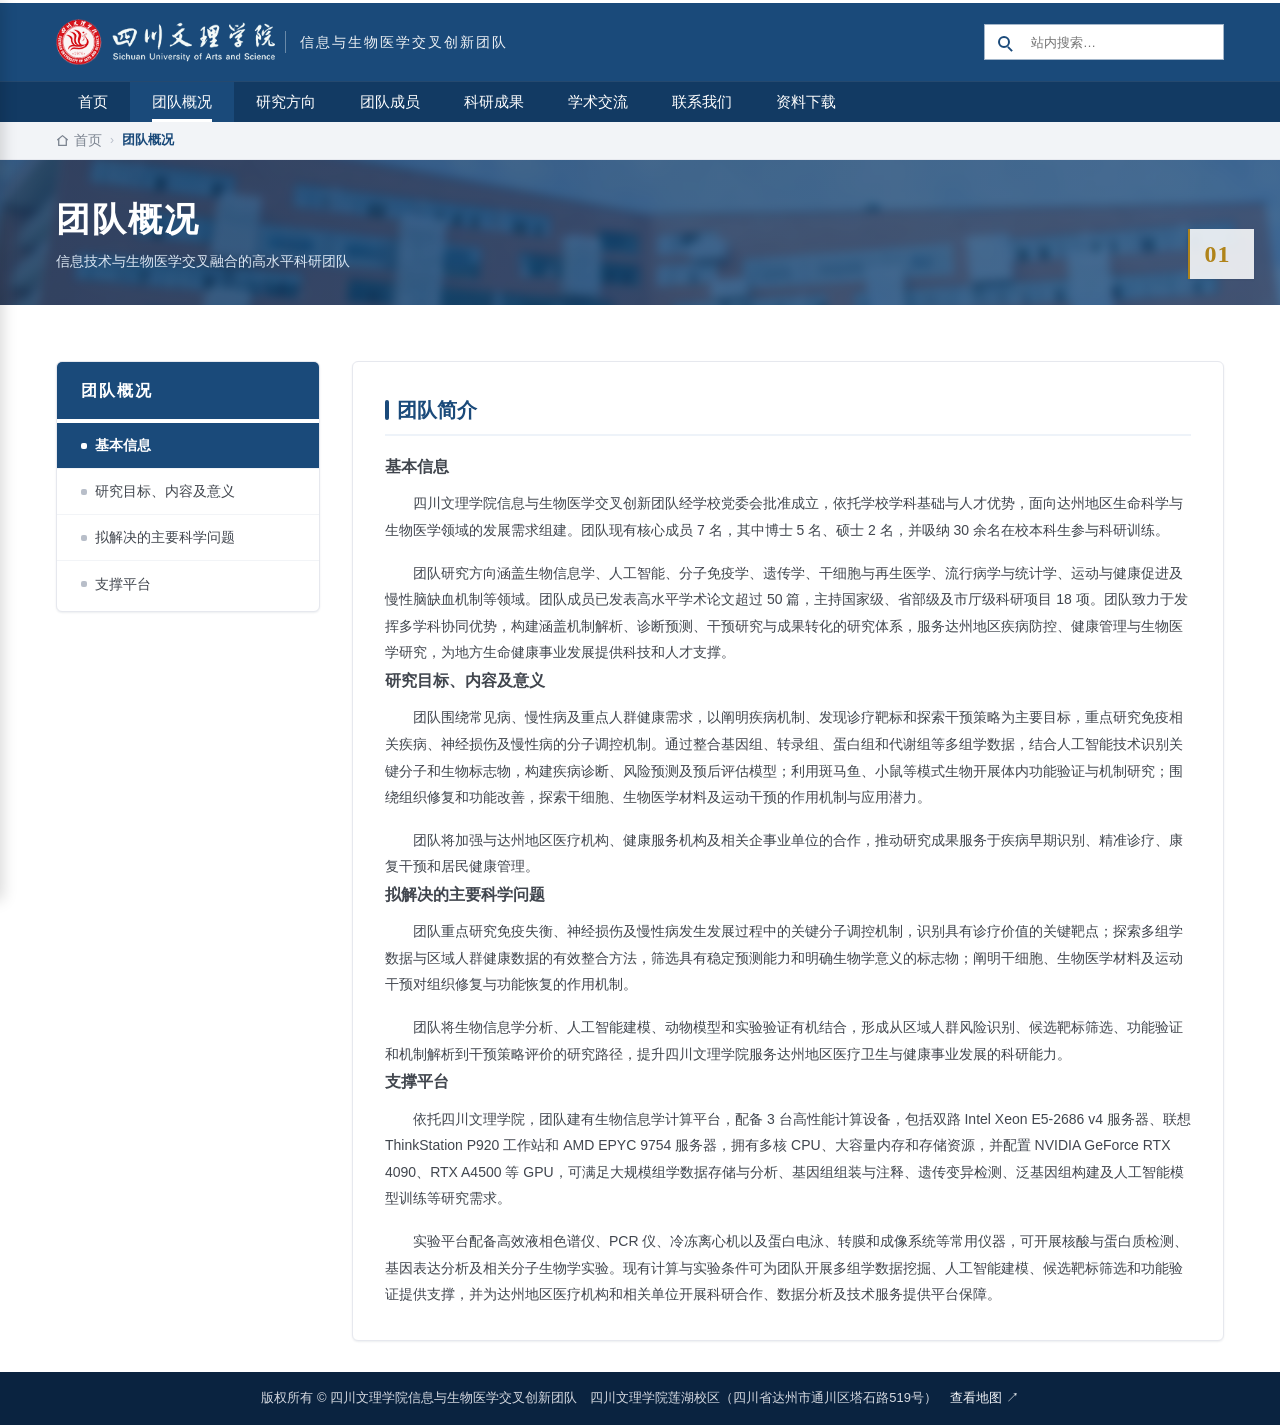
==== about.html @ 9a151700 "十四轮：滚动换页引擎（场景位移/缩放/幕布/章节题签/整页底色过渡）+新增平台支撑、大事记时间轴、科研成果分类切换、学术交流三卡、加入我们CTA五个板块" ====
<!DOCTYPE html>
<html lang="zh-CN">
<head>
  <meta charset="UTF-8" />
  <meta name="viewport" content="width=device-width, initial-scale=1.0" />
  <title>团队概况 - 四川文理学院信息与生物医学交叉创新团队</title>
  <meta name="description" content="四川文理学院信息与生物医学交叉创新团队团队概况，聚焦信息技术与生物医学交叉研究。" />
    <link rel="icon" type="image/png" href="assets/favicon.png" />

  <link rel="stylesheet" href="styles/main.css?v=202610151820" />
  <link rel="stylesheet" href="styles/animations.css?v=202610151820" />
</head>
<body>
    <div class="progress-rail" id="progressRail" aria-hidden="true"><span></span></div>
  <a class="skip-link" href="#main">跳到主要内容</a>

  <!-- 顶部 Header -->
  <header class="topbar">
    <div class="container topbar-inner">
      <div class="brand">
          <img class="brand-logo" src="assets/sasu-logo-white.png" alt="四川文理学院校徽与校名">
          <div class="brand-text">
            <span class="brand-sub">信息与生物医学交叉创新团队</span>
          </div>
        </div>
      <form class="search" role="search" action="#" method="get">
        <input class="search-input" type="search" name="q" placeholder="站内搜索…" aria-label="站内搜索" />
        <button class="search-btn" type="submit" aria-label="搜索"><span class="search-btn-icon" aria-hidden="true"></span></button>
      </form>
      <button class="hamburger" id="sidebarToggle" aria-label="打开导航菜单" aria-expanded="false" aria-controls="sidebar">
        <span class="hamburger-box" aria-hidden="true">
          <span class="hamburger-line"></span>
          <span class="hamburger-line"></span>
          <span class="hamburger-line"></span>
        </span>
      </button>
    </div>
  </header>

  <!-- 桌面端主导航 -->
  <nav class="navbar" aria-label="主导航">
    <div class="container navbar-inner">
      <ul class="nav-list" id="navList">
        <li class="nav-item"><a href="index.html">首页</a></li>
        <li class="nav-item active"><a href="about.html">团队概况</a></li>
        <li class="nav-item"><a href="research.html">研究方向</a></li>
        <li class="nav-item"><a href="members.html">团队成员</a></li>
        <li class="nav-item"><a href="achievements.html">科研成果</a></li>
        <li class="nav-item"><a href="frontier.html">学术交流</a></li>
        <li class="nav-item"><a href="contact.html">联系我们</a></li>
        <li class="nav-item"><a href="links.html">资料下载</a></li>
      </ul>
    </div>
  </nav>

  <!-- 移动端侧边抽屉导航 -->
  <div class="sidebar-overlay" id="sidebarOverlay" hidden></div>
  <aside class="sidebar" id="sidebar" aria-hidden="true">
    <div class="sidebar-head">
      <span class="sidebar-title">导航菜单</span>
      <button class="sidebar-close" id="sidebarClose" aria-label="关闭导航菜单">×</button>
    </div>
    <nav class="sidebar-nav" aria-label="移动端导航">
      <ul class="side-menu">
        <li class="side-item"><a href="index.html">首页</a></li>
        <li class="side-item active">
          <div class="side-link">
            <a href="about.html">团队概况</a>
            <button class="side-toggle" type="button" aria-expanded="false" aria-label="展开团队概况子菜单">+</button>
          </div>
          <ul class="side-sub">
            <li><a href="about.html#info">基本信息</a></li>
            <li><a href="about.html#goal">研究目标与内容</a></li>
            <li><a href="about.html#problems">拟解决的科学问题</a></li>
            <li><a href="about.html#platform">支撑平台</a></li>
          </ul>
        </li>
        <li class="side-item">
          <div class="side-link">
            <a href="research.html">研究方向</a>
            <button class="side-toggle" type="button" aria-expanded="false" aria-label="展开研究方向子菜单">+</button>
          </div>
          <ul class="side-sub">
            <li><a href="research.html#dir1">疾病分子机制解析与诊疗靶标发现</a></li>
            <li><a href="research.html#dir2">医学与农业生物信息学</a></li>
            <li><a href="research.html#dir3">干细胞与生物医学材料转化医学</a></li>
          </ul>
        </li>
        <li class="side-item">
          <div class="side-link">
            <a href="members.html">团队成员</a>
            <button class="side-toggle" type="button" aria-expanded="false" aria-label="展开团队成员子菜单">+</button>
          </div>
          <ul class="side-sub">
            <li><a href="members.html">学术带头人</a></li>
            <li><a href="members.html">科研骨干</a></li>
            <li><a href="members.html">在读研究生</a></li>
          </ul>
        </li>
        <li class="side-item">
          <div class="side-link">
            <a href="achievements.html">科研成果</a>
            <button class="side-toggle" type="button" aria-expanded="false" aria-label="展开科研成果子菜单">+</button>
          </div>
          <ul class="side-sub">
            <li><a href="achievements.html">代表论文</a></li>
            <li><a href="achievements.html">科研项目</a></li>
            <li><a href="achievements.html">专利软著</a></li>
          </ul>
        </li>
        <li class="side-item">
          <div class="side-link">
            <a href="frontier.html">学术交流</a>
            <button class="side-toggle" type="button" aria-expanded="false" aria-label="展开学术交流子菜单">+</button>
          </div>
          <ul class="side-sub">
            <li><a href="frontier.html">学术报告</a></li>
            <li><a href="frontier.html">会议交流</a></li>
            <li><a href="frontier.html">合作访问</a></li>
          </ul>
        </li>
        <li class="side-item">
          <div class="side-link">
            <a href="contact.html">联系我们</a>
            <button class="side-toggle" type="button" aria-expanded="false" aria-label="展开联系我们子菜单">+</button>
          </div>
          <ul class="side-sub">
            <li><a href="contact.html">联系方式</a></li>
          </ul>
        </li>
        <li class="side-item">
          <div class="side-link">
            <a href="links.html">资料下载</a>
            <button class="side-toggle" type="button" aria-expanded="false" aria-label="展开资料下载子菜单">+</button>
          </div>
          <ul class="side-sub">
            <li><a href="links.html">常用表格</a></li>
            <li><a href="links.html">申报材料</a></li>
          </ul>
        </li>
      </ul>
    </nav>
    <form class="sidebar-search" role="search" action="#" method="get">
      <span class="site-icon" aria-hidden="true"></span>
      <input class="search-input" type="search" name="q" placeholder="站内搜索…" aria-label="站内搜索" />
    </form>
  </aside>

  <!-- 面包屑导航 -->
  <nav class="breadcrumb" aria-label="面包屑导航">
    <div class="container breadcrumb-inner">
      <a href="index.html" class="crumb crumb-home"><svg viewBox="0 0 24 24" width="13" height="13" fill="none" stroke="currentColor" stroke-width="2.4" stroke-linecap="round" stroke-linejoin="round" aria-hidden="true"><path d="M3 10.5L12 3l9 7.5"/><path d="M5 9.5V21h14V9.5"/></svg> 首页</a>
      <span class="crumb-sep" aria-hidden="true">›</span>
      <a href="about.html" class="crumb active" aria-current="page">团队概况</a>
    </div>
  </nav>

  <main id="main">
    <!-- 页面标题区 -->
    <section class="page-hero">
      <div class="container">
        <h1 class="page-title">团队概况</h1>
        <p class="page-sub">信息技术与生物医学交叉融合的高水平科研团队</p>
      </div>
    </section>

    <!-- 二级布局：左侧栏目导航 + 右侧内容 -->
    <div class="container">
      <div class="sub-layout">
      <aside class="sub-side">
        <h2 class="sub-side-title">团队概况</h2>
        <ul class="sub-menu">
          <li class="sub-menu-item"><a href="about.html#info" class="active">基本信息</a></li>
          <li class="sub-menu-item"><a href="about.html#goal">研究目标、内容及意义</a></li>
          <li class="sub-menu-item"><a href="about.html#problems">拟解决的主要科学问题</a></li>
          <li class="sub-menu-item"><a href="about.html#platform">支撑平台</a></li>
        </ul>
      </aside>
        <div class="sub-main">
<div class="content-card">
          <h2 class="content-title">团队简介</h2>
          <div class="richtext" id="info">
            <h3 class="content-sub">基本信息</h3>
            <p>四川文理学院信息与生物医学交叉创新团队经学校党委会批准成立，依托学校学科基础与人才优势，面向达州地区生命科学与生物医学领域的发展需求组建。团队现有核心成员 7 名，其中博士 5 名、硕士 2 名，并吸纳 30 余名在校本科生参与科研训练。</p>
            <p>团队研究方向涵盖生物信息学、人工智能、分子免疫学、遗传学、干细胞与再生医学、流行病学与统计学、运动与健康促进及慢性脑缺血机制等领域。团队成员已发表高水平学术论文超过 50 篇，主持国家级、省部级及市厅级科研项目 18 项。团队致力于发挥多学科协同优势，构建涵盖机制解析、诊断预测、干预研究与成果转化的研究体系，服务达州地区疾病防控、健康管理与生物医学研究，为地方生命健康事业发展提供科技和人才支撑。</p>
          </div>
          <div class="richtext" id="goal">
            <h3 class="content-sub">研究目标、内容及意义</h3>
            <p>团队围绕常见病、慢性病及重点人群健康需求，以阐明疾病机制、发现诊疗靶标和探索干预策略为主要目标，重点研究免疫相关疾病、神经损伤及慢性病的分子调控机制。通过整合基因组、转录组、蛋白组和代谢组等多组学数据，结合人工智能技术识别关键分子和生物标志物，构建疾病诊断、风险预测及预后评估模型；利用斑马鱼、小鼠等模式生物开展体内功能验证与机制研究；围绕组织修复和功能改善，探索干细胞、生物医学材料及运动干预的作用机制与应用潜力。</p>
            <p>团队将加强与达州地区医疗机构、健康服务机构及相关企事业单位的合作，推动研究成果服务于疾病早期识别、精准诊疗、康复干预和居民健康管理。</p>
          </div>
          <div class="richtext" id="problems">
            <h3 class="content-sub">拟解决的主要科学问题</h3>
            <p>团队重点研究免疫失衡、神经损伤及慢性病发生发展过程中的关键分子调控机制，识别具有诊疗价值的关键靶点；探索多组学数据与区域人群健康数据的有效整合方法，筛选具有稳定预测能力和明确生物学意义的标志物；阐明干细胞、生物医学材料及运动干预对组织修复与功能恢复的作用机制。</p>
            <p>团队将生物信息学分析、人工智能建模、动物模型和实验验证有机结合，形成从区域人群风险识别、候选靶标筛选、功能验证和机制解析到干预策略评价的研究路径，提升四川文理学院服务达州地区医疗卫生与健康事业发展的科研能力。</p>
          </div>
          <div class="richtext" id="platform">
            <h3 class="content-sub">支撑平台</h3>
            <p>依托四川文理学院，团队建有生物信息学计算平台，配备 3 台高性能计算设备，包括双路 Intel Xeon E5-2686 v4 服务器、联想 ThinkStation P920 工作站和 AMD EPYC 9754 服务器，拥有多核 CPU、大容量内存和存储资源，并配置 NVIDIA GeForce RTX 4090、RTX A4500 等 GPU，可满足大规模组学数据存储与分析、基因组组装与注释、遗传变异检测、泛基因组构建及人工智能模型训练等研究需求。</p>
            <p>实验平台配备高效液相色谱仪、PCR 仪、冷冻离心机以及蛋白电泳、转膜和成像系统等常用仪器，可开展核酸与蛋白质检测、基因表达分析及相关分子生物学实验。现有计算与实验条件可为团队开展多组学数据挖掘、人工智能建模、候选靶标筛选和功能验证提供支撑，并为达州地区医疗机构和相关单位开展科研合作、数据分析及技术服务提供平台保障。</p>
          </div>
        </div>
        </div>
      </div>
    </div>
  </main>

  <!-- 页脚 -->
  <footer class="footer">
    <div class="container footer-inner">
      <p>版权所有 © 四川文理学院信息与生物医学交叉创新团队　四川文理学院莲湖校区（四川省达州市通川区塔石路519号）　<a class="footer-map-link" href="https://uri.amap.com/marker?position=107.5000,31.2167&amp;name=%E5%9B%9B%E5%B7%9D%E6%96%87%E7%90%86%E5%AD%A6%E9%99%A2%E8%8E%B2%E6%B9%96%E6%A0%A1%E5%8C%BA" target="_blank" rel="noopener noreferrer">查看地图 ↗</a></p>
    </div>
  </footer>

  <script src="scripts/main.js?v=202610151820"></script>
  <script src="scripts/animations.js?v=202610151820"></script>
</body>
</html>
---- styles/main.css ----
/* =============================================================
   四川文理学院 信息与生物医学交叉创新团队
   前端工程规范优化版
   结构：Token 体系 → 重置 → 基础 → 布局 → 组件 → 响应式
   ============================================================= */

/* =============================================================
   一、Design Token 体系
   ============================================================= */
:root {
  /* ---------- 颜色：主色（学术蓝）色阶 ---------- */
  --c-primary-50: #eef3f9;
  --c-primary-100: #dbe6f2;
  --c-primary-200: #b6cce4;
  --c-primary-300: #8fb0d4;
  --c-primary-400: #5b8cbd;
  --c-primary-500: #1a4a7a;
  --c-primary-600: #164068;
  --c-primary-700: #123a63;
  --c-primary-800: #0e2f50;
  --c-primary-900: #0a2340;

  /* ---------- 颜色：中性（灰阶） ---------- */
  --c-neutral-50: #fafbfc;
  --c-neutral-100: #f2f4f7;
  --c-neutral-200: #e6e8ee;
  --c-neutral-300: #d5d9e0;
  --c-neutral-400: #b8bec9;
  --c-neutral-500: #9aa1ad;
  --c-neutral-600: #7c8490;
  --c-neutral-700: #5f6670;
  --c-neutral-800: #41464e;
  --c-neutral-900: #2a2e34;

  /* ---------- 颜色：语义色 ---------- */
  --c-accent-500: #1f4f96;   /* 日期块蓝 */
  --c-accent-400: #2a6aa8;
  --c-accent-600: #17427a;
  --c-danger-50: #fdeeee;
  --c-danger-500: #d64545;
  --c-danger-600: #b03a3a;
  --c-success-50: #eaf7ef;
  --c-success-500: #2e8b57;
  --c-success-600: #24734a;
  --c-warning-50: #fdf6ea;
  --c-warning-500: #d9941a;
  --c-warning-600: #b57a12;

  /* ---------- 语义映射 ---------- */
  --color-bg: var(--c-neutral-50);
  --color-surface: #ffffff;
  --color-surface-muted: var(--c-neutral-100);
  --color-text: var(--c-neutral-800);
  --color-text-sub: var(--c-neutral-600);
  --color-border: var(--c-neutral-200);
  --color-primary: var(--c-primary-500);
  --color-primary-hover: var(--c-primary-700);
  --color-primary-active: var(--c-primary-800);
  --color-link: var(--c-primary-500);
  --color-link-hover: var(--c-primary-700);
  --color-side-bg: #e4ebf5;
  --color-side-hover: #d6e1ee;
  --color-side-line: #c9d6e6;

  /* ---------- 间距 token（4px 基线） ---------- */
  --sp-0: 0;
  --sp-xs: 4px;
  --sp-sm: 8px;
  --sp-md: 16px;
  --sp-lg: 24px;
  --sp-xl: 32px;

  /* ---------- 字号 token ---------- */
  --text-xs: 12px;
  --text-sm: 13px;
  --text-base: 14px;
  --text-lg: 16px;
  --text-xl: 20px;
  --text-2xl: 26px;
  --text-3xl: 34px;

  /* ---------- 圆角 token ---------- */
  --radius-sm: 2px;
  --radius-md: 6px;
  --radius-lg: 10px;
  --radius-full: 9999px;

  /* ---------- 阴影 token ---------- */
  --shadow-sm: 0 1px 2px rgba(10, 35, 64, 0.08);
  --shadow-md: 0 4px 12px rgba(10, 35, 64, 0.10);
  --shadow-lg: 0 10px 28px rgba(10, 35, 64, 0.16);
  --sidebar-shadow: 3px 0 14px rgba(0, 0, 0, 0.15);

  /* ---------- 字体 ---------- */
  --font-family: "Microsoft YaHei", "PingFang SC", "Helvetica Neue", Arial,
    sans-serif;

  /* ---------- 布局 ---------- */
  --container-w: 1200px;
  --header-h: 132px;
  --banner-h: 400px;
  --nav-h: 44px;

  /* ---------- 动效 token ---------- */
  --dur-fast: 0.15s;
  --dur-base: 0.25s;
  --dur-slow: 0.32s;
  --dur-carousel: 0.75s;
  --ease: cubic-bezier(0.25, 0.1, 0.25, 1);
  --ease-in-out: cubic-bezier(0.4, 0, 0.2, 1);

  /* ---------- 焦点环 ---------- */
  --focus-ring: 0 0 0 3px rgba(26, 74, 122, 0.35);

  /* ---------- 旧变量名别名（向后兼容，统一映射到 --c-* 色阶） ---------- */
  --color-primary-50: var(--c-primary-50);
  --color-primary-100: var(--c-primary-100);
  --color-primary-200: var(--c-primary-200);
  --color-primary-300: var(--c-primary-300);
  --color-primary-400: var(--c-primary-400);
  --color-primary-500: var(--c-primary-500);
  --color-primary-600: var(--c-primary-600);
  --color-primary-700: var(--c-primary-700);
  --color-primary-800: var(--c-primary-800);
  --color-primary-900: var(--c-primary-900);
  --color-neutral-50: var(--c-neutral-50);
  --color-neutral-100: var(--c-neutral-100);
  --color-neutral-200: var(--c-neutral-200);
  --color-neutral-300: var(--c-neutral-300);
  --color-neutral-400: var(--c-neutral-400);
  --color-neutral-500: var(--c-neutral-500);
  --color-neutral-600: var(--c-neutral-600);
  --color-neutral-700: var(--c-neutral-700);
  --color-neutral-800: var(--c-neutral-800);
  --color-neutral-900: var(--c-neutral-900);
  --color-accent-400: var(--c-accent-400);
  --color-accent-500: var(--c-accent-500);
  --color-accent-600: var(--c-accent-600);
  --color-danger-50: var(--c-danger-50);
  --color-danger-500: var(--c-danger-500);
  --color-danger-600: var(--c-danger-600);
  --color-success-50: var(--c-success-50);
  --color-success-500: var(--c-success-500);
  --color-success-600: var(--c-success-600);
  --color-warning-50: var(--c-warning-50);
  --color-warning-500: var(--c-warning-500);
  --color-warning-600: var(--c-warning-600);

  /* ---------- 其他语义变量（补充定义） ---------- */
  --color-white: #ffffff;
  --color-focus: var(--c-accent-400);
  --color-primary-deep: var(--c-primary-900);
  --color-surface-hover: var(--c-neutral-100);
}

/* =============================================================
   二、重置
   ============================================================= */
*,
*::before,
*::after {
  box-sizing: border-box;
  margin: 0;
  padding: 0;
}

html {
  scroll-behavior: smooth;
  -webkit-text-size-adjust: 100%;
}

body {
  font-family: var(--font-family);
  font-size: var(--text-base);
  color: var(--color-text);
  background-color: var(--color-bg);
  line-height: 1.6;
  -webkit-font-smoothing: antialiased;
}

body.menu-open {
  overflow: hidden;
}

a {
  color: inherit;
  text-decoration: none;
}

a:focus-visible,
button:focus-visible,
input:focus-visible {
  outline: none;
  box-shadow: var(--focus-ring);
}

button {
  font-family: inherit;
  cursor: pointer;
}

img {
  max-width: 100%;
  display: block;
}

/* =============================================================
   三、基础工具类
   ============================================================= */
.container {
  width: 100%;
  max-width: var(--container-w);
  margin: 0 auto;
  padding: 0 var(--sp-md);
}

/* 无障碍隐藏（保留给屏幕阅读器） */
.sr-only {
  position: absolute;
  width: 1px;
  height: 1px;
  padding: 0;
  margin: -1px;
  overflow: hidden;
  clip: rect(0, 0, 0, 0);
  white-space: nowrap;
  border: 0;
}

/* 跳转到主内容 */
.skip-link {
  position: absolute;
  top: -48px;
  left: var(--sp-md);
  z-index: 2000;
  background: var(--color-primary);
  color: #fff;
  padding: var(--sp-sm) var(--sp-md);
  transition: top 0.2s;
}

.skip-link:focus {
  top: var(--sp-xs);
}

/* =============================================================
   四、布局组件：顶部 Header + 导航
   ============================================================= */
.topbar {
  background: var(--color-primary);
}

.topbar-inner {
  display: flex;
  align-items: center;
  justify-content: space-between;
  padding-top: var(--sp-md);
  padding-bottom: var(--sp-md);
  min-height: var(--nav-h);
}

/* 品牌区 */
.brand {
  display: flex;
  align-items: center;
  gap: var(--sp-sm);
  min-width: 0;
}

.brand-logo {
  display: block;
  height: 46px;
  width: auto;
  flex-shrink: 0;
}

.brand-text {
  display: flex;
  flex-direction: column;
  justify-content: center;
  min-width: 0;
  border-left: 1px solid rgba(255, 255, 255, 0.35);
  padding-left: 14px;
  margin-left: 2px;
}

.brand-sub {
  font-size: var(--text-base);
  color: rgba(255, 255, 255, 0.92);
  letter-spacing: 2px;
  white-space: nowrap;
}

@media (max-width: 640px) {
  .brand-logo { height: 38px; }
  .brand-sub { font-size: var(--text-sm); letter-spacing: 1px; }
}

/* 搜索框组件 */
.search {
  display: flex;
  align-items: center;
  width: 240px;
  max-width: 36vw;
  border: 1px solid rgba(255, 255, 255, 0.6);
}

.search-input {
  flex: 1;
  order: 2;
  height: 34px;
  padding: 0 var(--sp-sm);
  border: none;
  outline: none;
  font-family: inherit;
  font-size: var(--text-sm);
  color: var(--color-text);
  background: var(--color-surface);
}

.search-btn {
  width: 38px;
  height: 34px;
  order: 1;
  border: none;
  background: var(--color-surface);
  display: flex;
  align-items: center;
  justify-content: center;
  flex-shrink: 0;
  transition: background var(--dur-base) var(--ease), box-shadow var(--dur-base) var(--ease);
}

.search-btn:hover {
  background: var(--color-side-hover);
}

.search-btn:active {
  background: var(--color-neutral-200);
}

.search-btn:disabled {
  opacity: 0.5;
  cursor: not-allowed;
}

/* 放大镜：线条图标 */
.search-btn-icon {
  width: 12px;
  height: 12px;
  border: 2px solid var(--color-primary);
  border-radius: var(--radius-full);
  position: relative;
}

.search-btn-icon::after {
  content: "";
  position: absolute;
  bottom: -4px;
  right: -5px;
  width: 6px;
  height: 2px;
  background: var(--color-primary);
  transform: rotate(45deg);
}

/* 汉堡按钮（仅移动端显示） */
.hamburger {
  display: none;
  flex-direction: column;
  justify-content: center;
  gap: 5px;
  width: 44px;
  height: 44px;
  border: 1px solid rgba(255, 255, 255, 0.6);
  background: transparent;
  flex-shrink: 0;
  transition: background var(--dur-base) var(--ease);
}

.hamburger:hover {
  background: rgba(255, 255, 255, 0.12);
}

.hamburger-bar {
  display: block;
  width: 22px;
  height: 2px;
  background: var(--color-surface);
  margin: 0 auto;
}

/* 主导航（桌面端） */
.navbar {
  background: var(--color-primary-700);
  border-top: 1px solid rgba(255, 255, 255, 0.08);
}

.nav-inner {
  display: flex;
  align-items: center;
}

.nav-list {
  display: flex;
  width: 100%;
  list-style: none;
  margin: 0;
  padding: 0;
}

.nav-item {
  position: relative;
}

.nav-item a {
  display: block;
  padding: var(--sp-sm) 22px;
  font-size: 15px;
  color: var(--color-surface);
  transition: background var(--dur-base) var(--ease);
  white-space: nowrap;
}

.nav-item a::after {
  content: "";
  position: absolute;
  left: 22px;
  right: 22px;
  bottom: 0;
  height: 3px;
  background: var(--color-surface);
  transform: scaleX(0);
  transform-origin: left;
  transition: transform var(--dur-base) var(--ease);
}

.nav-item.active a,
.nav-item a:hover {
  background: var(--color-primary);
}

.nav-item.active a::after,
.nav-item a:hover::after {
  transform: scaleX(1);
}

@media (prefers-reduced-motion: reduce) {
  .nav-item a::after {
    transition: none;
  }
}

/* =============================================================
   移动端侧边抽屉导航
   ============================================================= */
.sidebar-overlay {
  position: fixed;
  inset: 0;
  background: rgba(10, 20, 35, 0.55);
  opacity: 0;
  visibility: hidden;
  transition: opacity var(--dur-slow) var(--ease), visibility var(--dur-slow);
  z-index: 999;
}

.sidebar-overlay.show {
  opacity: 1;
  visibility: visible;
}

.sidebar {
  position: fixed;
  top: 0;
  left: 0;
  bottom: 0;
  width: 300px;
  max-width: 86vw;
  background: var(--color-side-bg);
  z-index: 1000;
  transform: translateX(-100%);
  transition: transform var(--dur-slow) var(--ease);
  display: flex;
  flex-direction: column;
  box-shadow: var(--sidebar-shadow);
}

.sidebar.open {
  transform: translateX(0);
}

.sidebar-head {
  display: flex;
  align-items: center;
  justify-content: space-between;
  padding: var(--sp-md) var(--sp-md);
  background: var(--color-primary);
  color: var(--color-surface);
}

.sidebar-head-title {
  font-size: var(--text-lg);
  font-weight: 700;
  letter-spacing: 1px;
}

.sidebar-close {
  width: 38px;
  height: 38px;
  border: none;
  background: transparent;
  color: var(--color-surface);
  font-size: var(--text-2xl);
  line-height: 1;
  transition: color var(--dur-base) var(--ease), background var(--dur-base) var(--ease);
  border-radius: var(--radius-sm);
}

.sidebar-close:hover {
  color: var(--color-neutral-200);
  background: rgba(255, 255, 255, 0.1);
}

.sidebar-nav {
  flex: 1;
  overflow-y: auto;
  padding: var(--sp-sm) 0;
}

.side-menu .side-item {
  border-bottom: 1px solid var(--color-side-line);
}

.side-item > a {
  display: block;
  padding: 15px var(--sp-md);
  font-size: var(--text-lg);
  color: #333;
}

.side-item > a:hover {
  color: var(--color-primary);
  background: var(--color-side-hover);
}

.side-item.active > a {
  color: var(--color-primary);
  font-weight: 600;
  background: var(--color-side-hover);
}

.side-link {
  display: flex;
  align-items: center;
  justify-content: space-between;
}

.side-link > a {
  flex: 1;
  display: block;
  padding: 15px var(--sp-md);
  font-size: var(--text-lg);
  color: #333;
}

.side-link > a:hover {
  color: var(--color-primary);
  background: var(--color-side-hover);
}

.side-toggle {
  width: 44px;
  height: 44px;
  margin-right: var(--sp-sm);
  border: none;
  background: transparent;
  color: var(--color-primary);
  font-size: var(--text-xl);
  line-height: 1;
  border-radius: var(--radius-sm);
  transition: background var(--dur-base) var(--ease), color var(--dur-base) var(--ease);
}

.side-toggle:hover {
  background: var(--color-side-hover);
}

.side-toggle.expanded {
  font-size: var(--text-2xl);
  color: var(--color-text-sub);
}

.side-sub {
  display: none;
  background: #dbe4f0;
  padding: var(--sp-xs) 0;
}

.side-sub.open {
  display: block;
}

.side-sub li a {
  display: block;
  padding: 11px var(--sp-md) 11px 40px;
  font-size: var(--text-base);
  color: var(--color-text-sub);
  transition: color var(--dur-base) var(--ease), background var(--dur-base) var(--ease);
}

.side-sub li a:hover {
  color: var(--color-primary);
  background: var(--color-side-hover);
}

.sidebar-search {
  display: flex;
  align-items: center;
  margin: var(--sp-md);
  border: 1px solid #c9d6e6;
  background: var(--color-surface);
  border-radius: var(--radius-md);
  overflow: hidden;
}

.sidebar-search .search-btn {
  width: 38px;
  height: 38px;
  background: transparent;
}

.sidebar-search .search-btn-icon {
  border-color: #b8322e;
}

.sidebar-search .search-btn-icon::after {
  background: #b8322e;
}

.sidebar-search .search-input {
  width: 100%;
  height: 38px;
  font-style: italic;
  color: #bfc4cc;
  background: transparent;
}

.sidebar-search .search-input::placeholder {
  color: #bfc4cc;
}

/* =============================================================
   面包屑导航
   ============================================================= */
.breadcrumb {
  background: var(--color-surface-muted);
  border-bottom: 1px solid var(--color-border);
}

.breadcrumb-inner {
  display: flex;
  align-items: center;
  gap: var(--sp-sm);
  padding-top: var(--sp-sm);
  padding-bottom: var(--sp-sm);
  font-size: var(--text-sm);
  color: var(--color-text-sub);
  flex-wrap: wrap;
}

.crumb-home {
  font-size: var(--text-base);
  line-height: 1;
}

.crumb {
  color: var(--color-text-sub);
}

.crumb a:hover,
.crumb:hover {
  color: var(--color-primary);
}

.crumb.active {
  color: var(--color-primary);
  font-weight: 600;
}

.crumb-sep {
  color: var(--color-neutral-400);
  font-size: var(--text-xs);
}

/* =============================================================
   轮播图 Banner
   ============================================================= */
.banner {
  position: relative;
  overflow: hidden;
  /* 轮播容器预留高度，避免 CLS 布局抖动 */
  background: var(--color-neutral-200);
}

.banner-viewport {
  position: relative;
  width: 100%;
  /* 固定宽高比预留空间，防止图片加载时页面跳动 */
  aspect-ratio: 16 / 5;
  overflow: hidden;
}

.banner-slide {
  position: absolute;
  inset: 0;
  opacity: 0;
  visibility: hidden;
  transition: opacity 800ms var(--ease), visibility 800ms var(--ease);
}

.banner-slide.active {
  opacity: 1;
  visibility: visible;
  z-index: 1;
}

.banner-bg {
  width: 100%;
  height: 100%;
  object-fit: cover;
  display: block;
}

.banner-overlay {
  position: absolute;
  inset: 0;
  display: flex;
  align-items: flex-end;
  padding: var(--sp-xl);
  background: linear-gradient(
    180deg,
    rgba(9, 30, 52, 0) 40%,
    rgba(9, 30, 52, 0.65) 100%
  );
  z-index: 2;
}

.banner-caption {
  color: var(--color-white);
  max-width: var(--container);
}

.banner-caption h2 {
  font-size: var(--text-2xl);
  margin: 0 0 var(--sp-xs);
  color: var(--color-white);
  line-height: 1.3;
}

.banner-caption p {
  margin: 0;
  font-size: var(--text-base);
  color: rgba(255, 255, 255, 0.92);
}

.banner-dots {
  position: absolute;
  right: var(--sp-lg);
  bottom: var(--sp-md);
  z-index: 3;
  display: flex;
  align-items: center;
  gap: 14px;
  padding: 0;
  margin: 0;
}

.banner-dot {
  position: relative;
  width: 12px;
  height: 12px;
  margin: 0;
  padding: 0;
  border: 2px solid var(--color-white);
  border-radius: var(--radius-full);
  background: transparent;
  cursor: pointer;
  transition: background var(--dur-base) var(--ease),
    transform var(--dur-base) var(--ease);
}

.banner-dot:hover {
  background: rgba(255, 255, 255, 0.6);
}

.banner-dot.active {
  background: var(--color-white);
}

/* 激活圆点的旋转进度环：一圈 = 一次轮播间隔（4s），悬停暂停时同步冻结 */
.banner-dot.active::before {
  content: "";
  position: absolute;
  inset: -7px;
  border-radius: var(--radius-full);
  border: 2px solid rgba(255, 255, 255, 0.28);
  border-top-color: var(--color-white);
  pointer-events: none;
  animation: bannerDotSpin var(--banner-interval, 4s) linear infinite;
}

.banner-dots.paused .banner-dot.active::before {
  animation-play-state: paused;
}

@keyframes bannerDotSpin {
  to {
    transform: rotate(360deg);
  }
}

@media (prefers-reduced-motion: reduce) {
  .banner-dot.active::before {
    animation: none;
    border: 2px solid var(--color-white);
  }
}

.banner-dot:focus-visible {
  outline: 3px solid var(--color-focus);
  outline-offset: 2px;
}

/* 暂停提示（键盘可达） */

/* =============================================================
   内容主区 / 两栏布局
   ============================================================= */
.main-content,
.main-col {
  padding: var(--sp-lg) 0;
}

.cols {
  display: grid;
  grid-template-columns: 5fr 7fr;
  gap: var(--sp-xl);
  align-items: start;
}

/* 板块容器 */
.block {
  margin-bottom: var(--sp-lg);
}

/* 板块头部：标题 + 下划线 + MORE */
.block-head {
  display: flex;
  align-items: center;
  justify-content: space-between;
  margin-bottom: var(--sp-md);
  padding-bottom: var(--sp-sm);
  border-bottom: 2px solid var(--color-primary);
  gap: var(--sp-md);
}

.block-title {
  font-size: var(--text-xl);
  color: var(--color-text);
  font-weight: 700;
  margin: 0;
  white-space: nowrap;
}

.block-title::after {
  content: "";
  display: block;
  width: var(--sp-lg);
  height: 3px;
  margin-top: var(--sp-xs);
  background: var(--color-primary);
}

/* 通用 MORE + 链接 */
.block-more {
  color: var(--color-text-sub);
  font-size: var(--text-sm);
  white-space: nowrap;
  text-decoration: none;
  transition: color var(--dur-base) var(--ease);
}

.block-more:hover {
  color: var(--color-primary);
}

/* =============================================================
   学术前沿（左栏）
   ============================================================= */
.acad-list {
  display: flex;
  flex-direction: column;
}

.acad-item {
  display: flex;
  gap: var(--sp-md);
  padding: var(--sp-md) 0;
  border-bottom: 1px solid var(--color-border);
  align-items: flex-start;
}

.acad-item:hover {
  background: var(--color-surface-hover);
}

/* 日期块：月.日 蓝 + 年份 灰 */
.acad-date {
  flex: 0 0 auto;
  display: flex;
  flex-direction: column;
  align-items: center;
  justify-content: center;
  width: 74px;
  height: 74px;
  background: var(--color-primary);
  color: var(--color-white);
  border-radius: var(--radius-sm);
}

.date-md {
  font-size: var(--text-xl);
  font-weight: 700;
  line-height: 1.1;
}

.date-yr {
  font-size: var(--text-xs);
  opacity: 0.85;
  line-height: 1.2;
}

.acad-body {
  flex: 1 1 auto;
  min-width: 0;
}

.acad-title {
  font-size: var(--text-base);
  color: var(--color-text);
  line-height: 1.55;
  margin: 0 0 var(--sp-xs);
  display: -webkit-box;
  -webkit-line-clamp: 2;
  -webkit-box-orient: vertical;
  overflow: hidden;
}

.acad-title a {
  color: inherit;
  text-decoration: none;
  transition: color var(--dur-base) var(--ease);
}

.acad-title a:hover {
  color: var(--color-primary);
}

.acad-desc {
  font-size: var(--text-sm);
  color: var(--color-text-sub);
  margin: 0;
  display: -webkit-box;
  -webkit-line-clamp: 2;
  -webkit-box-orient: vertical;
  overflow: hidden;
}

/* =============================================================
   新闻公告（右栏）
   ============================================================= */
.news-list {
  display: flex;
  flex-direction: column;
}

.news-item {
  display: flex;
  gap: var(--sp-md);
  padding: var(--sp-sm) 0;
  align-items: flex-start;
}

.news-thumb {
  flex: 0 0 128px;
  width: 128px;
  height: 78px;
  object-fit: cover;
  border-radius: var(--radius-sm);
  background: var(--color-primary);
  color: var(--color-white);
  display: flex;
  align-items: center;
  justify-content: center;
  font-size: var(--text-lg);
  font-weight: 600;
}

.thumb-text {
  line-height: 1;
}

.news-body {
  flex: 1 1 auto;
  min-width: 0;
}

.news-tag {
  display: inline-flex;
  align-items: center;
  gap: var(--sp-xs);
  font-size: var(--text-xs);
  color: var(--color-primary);
  margin-bottom: var(--sp-xs);
  font-weight: 600;
}

.news-title {
  font-size: var(--text-base);
  color: var(--color-text);
  line-height: 1.5;
  margin: 0 0 var(--sp-xs);
  display: -webkit-box;
  -webkit-line-clamp: 1;
  -webkit-box-orient: vertical;
  overflow: hidden;
}

.news-title a {
  color: inherit;
  text-decoration: none;
  transition: color var(--dur-base) var(--ease);
}

.news-title a:hover {
  color: var(--color-primary);
}

.news-brief {
  font-size: var(--text-sm);
  color: var(--color-text-sub);
  margin: 0;
  display: -webkit-box;
  -webkit-line-clamp: 2;
  -webkit-box-orient: vertical;
  overflow: hidden;
}

/* =============================================================
   联系我们 + 快速通道
   ============================================================= */
.contact-band {
  background: var(--color-primary);
  color: var(--color-white);
  border-radius: var(--radius-md);
  margin-bottom: var(--sp-lg);
  overflow: hidden;
}

.contact-inner {
  display: flex;
  gap: var(--sp-xl);
  padding: var(--sp-lg) var(--sp-xl);
  align-items: stretch;
}

.contact-labs {
  flex: 1 1 40%;
  display: flex;
  flex-direction: column;
  justify-content: center;
  gap: var(--sp-xs);
  padding-right: var(--sp-lg);
  border-right: 1px solid rgba(255, 255, 255, 0.25);
}

.lab-line {
  font-size: var(--text-2xl);
  font-weight: 700;
  line-height: 1.3;
  color: var(--color-white);
  margin: 0;
}

.lab-sub {
  font-size: var(--text-sm);
  color: rgba(255, 255, 255, 0.85);
  margin: 0;
}

/* 联系方式网格 */
.contact-meta {
  flex: 1 1 60%;
  display: grid;
  grid-template-columns: repeat(2, minmax(0, 1fr));
  gap: var(--sp-md);
  align-content: center;
  list-style: none;
  margin: 0;
  padding: 0;
}

.contact-meta li {
  font-size: var(--text-sm);
  line-height: 1.6;
}

.meta-label {
  color: var(--color-white);
  font-weight: 600;
  margin-right: var(--sp-xs);
}

.meta-val {
  color: rgba(255, 255, 255, 0.92);
}

/* 快速通道 */
.quick-band {
  background: var(--color-neutral-100);
  border-top: 1px solid var(--color-border);
  border-bottom: 1px solid var(--color-border);
  padding: var(--sp-lg) 0;
  margin-bottom: var(--sp-lg);
}

.quick-list {
  list-style: none;
  margin: 0;
  padding: 0;
  display: flex;
  flex-wrap: wrap;
  gap: var(--sp-md);
}

.quick-btn {
  display: inline-flex;
  align-items: center;
  min-height: 44px;
  padding: var(--sp-xs) var(--sp-lg);
  font-size: var(--text-sm);
  color: var(--color-text);
  background: var(--color-surface);
  border: 1px solid var(--color-border);
  text-decoration: none;
  border-radius: var(--radius-md);
  transition: background var(--dur-base) var(--ease),
    color var(--dur-base) var(--ease), border-color var(--dur-base) var(--ease);
}

.quick-btn:hover {
  background: var(--color-primary);
  color: var(--color-white);
  border-color: var(--color-primary);
}

.quick-btn:focus-visible {
  outline: 3px solid var(--color-focus);
  outline-offset: 2px;
}

/* =============================================================
   页脚
   ============================================================= */
.footer {
  background: var(--color-primary-deep);
  color: var(--color-neutral-200);
  text-align: center;
  padding: var(--sp-md) var(--sp-md);
}

.footer-inner {
  font-size: var(--text-sm);
  color: var(--color-neutral-300);
}

.footer a {
  color: var(--color-neutral-100);
  text-decoration: none;
}

.footer a:hover {
  color: var(--color-white);
  text-decoration: underline;
}

/* =============================================================
   占位内页（导航子页面，后续替换真实内容）
   ============================================================= */
.page-hero {
  position: relative;
  overflow: hidden;
  background: linear-gradient(135deg, var(--color-primary-700), var(--color-primary-500));
  padding: var(--sp-xl) 0;
  margin-bottom: var(--sp-xl);
}

/* 虚化校园照片纹理：让标题色带更有层次 */
.page-hero::before {
  content: "";
  position: absolute;
  inset: -24px;
  background: url("../assets/banner/hero-texture.jpg") center 38% / cover no-repeat;
  filter: blur(5px) saturate(0.9);
  opacity: 0.22;
}

.page-hero > .container {
  position: relative;
  z-index: 1;
}

.page-hero .page-title {
  margin: 0;
  color: var(--color-white);
  font-size: var(--text-3xl);
  font-weight: 700;
  letter-spacing: 2px;
}

.page-hero .page-sub {
  margin-top: var(--sp-xs);
  color: var(--color-primary-100);
  font-size: var(--text-base);
}

.page-body {
  padding-bottom: var(--sp-xl);
}

/* 占位卡片：提示后续替换内容 */
.placeholder-card {
  background: var(--color-surface);
  border: 1px dashed var(--color-neutral-300);
  border-radius: var(--radius-md);
  padding: var(--sp-xl);
  text-align: center;
  box-shadow: var(--shadow-sm);
}

.placeholder-icon {
  display: inline-flex;
  align-items: center;
  justify-content: center;
  width: 64px;
  height: 64px;
  margin-bottom: var(--sp-md);
  border-radius: var(--radius-full);
  background: var(--color-primary-50);
  color: var(--color-primary);
  font-size: var(--text-2xl);
  font-weight: 700;
}

.placeholder-title {
  margin: 0 0 var(--sp-sm);
  color: var(--color-text);
  font-size: var(--text-xl);
  font-weight: 600;
}

.placeholder-text {
  margin: 0 auto;
  max-width: 560px;
  color: var(--color-text-sub);
  font-size: var(--text-base);
  line-height: 1.8;
}

.placeholder-tip {
  display: inline-block;
  margin-top: var(--sp-md);
  padding: var(--sp-xs) var(--sp-md);
  border-radius: var(--radius-full);
  background: var(--color-surface-muted);
  color: var(--color-text-sub);
  font-size: var(--text-sm);
}

/* -------------------------------------------------------------
   子页面二级布局（左侧栏目导航 + 右侧内容，对齐 fish.njtc.edu.cn）
   ------------------------------------------------------------- */
.sub-layout {
  display: grid;
  grid-template-columns: 264px minmax(0, 1fr);
  gap: var(--sp-xl);
  padding: var(--sp-lg) 0 var(--sp-xl);
  align-items: start;
}

/* 左侧栏目导航 */
.sub-side {
  background: var(--color-surface);
  border: 1px solid var(--color-border);
  border-radius: var(--radius-md);
  overflow: hidden;
  box-shadow: var(--shadow-sm);
}
.sub-side-title {
  margin: 0;
  padding: var(--sp-md) var(--sp-lg);
  background: var(--color-primary);
  color: #fff;
  font-size: var(--text-lg);
  font-weight: 600;
  letter-spacing: 2px;
}
.sub-menu {
  list-style: none;
  margin: 0;
  padding: var(--sp-xs) 0;
}
.sub-menu-item > a {
  position: relative;
  display: flex;
  align-items: center;
  min-height: 46px;
  padding: var(--sp-sm) var(--sp-lg) var(--sp-sm) calc(var(--sp-lg) + 14px);
  color: var(--color-text);
  font-size: var(--text-base);
  border-bottom: 1px solid var(--color-surface-muted);
  transition: color var(--dur-fast) var(--ease), background-color var(--dur-fast) var(--ease), padding-left var(--dur-fast) var(--ease);
}
.sub-menu-item:last-child > a { border-bottom: none; }
.sub-menu-item > a::before {
  content: "";
  position: absolute;
  left: var(--sp-lg);
  width: 6px;
  height: 6px;
  border-radius: var(--radius-sm);
  background: var(--color-neutral-400);
  transition: background-color var(--dur-fast) var(--ease);
}
.sub-menu-item > a:hover,
.sub-menu-item > a:focus-visible {
  background: var(--color-primary-50);
  color: var(--color-primary);
  padding-left: calc(var(--sp-lg) + 20px);
}
.sub-menu-item > a:hover::before,
.sub-menu-item > a:focus-visible::before { background: var(--color-primary); }
.sub-menu-item > a.active {
  background: var(--color-primary);
  color: #fff;
  font-weight: 600;
}
.sub-menu-item > a.active::before { background: #fff; }

/* 右侧内容主体 */
.sub-main { min-width: 0; }
.content-card {
  background: var(--color-surface);
  border: 1px solid var(--color-border);
  border-radius: var(--radius-md);
  box-shadow: var(--shadow-sm);
  padding: var(--sp-xl);
}
.content-card + .content-card { margin-top: var(--sp-lg); }
.content-title {
  display: flex;
  align-items: center;
  gap: var(--sp-sm);
  margin: 0 0 var(--sp-md);
  padding-bottom: var(--sp-sm);
  color: var(--color-primary);
  font-size: var(--text-xl);
  font-weight: 600;
  border-bottom: 2px solid var(--color-primary-50);
}
.content-title::before {
  content: "";
  width: 4px;
  height: 20px;
  background: var(--color-primary);
  border-radius: var(--radius-sm);
}
.content-sub {
  margin: var(--sp-lg) 0 var(--sp-sm);
  color: var(--color-text);
  font-size: var(--text-lg);
  font-weight: 600;
}
.content-sub:first-child { margin-top: 0; }

/* 富文本正文 */
.richtext { color: var(--color-text); font-size: var(--text-base); line-height: 1.9; }
.richtext p { margin: 0 0 var(--sp-md); text-indent: 2em; }
.richtext p:last-child { margin-bottom: 0; }
.richtext strong { color: var(--color-primary); font-weight: 600; }

/* 方向卡片 */
.dir-grid {
  display: grid;
  grid-template-columns: repeat(2, 1fr);
  gap: var(--sp-lg);
}
.dir-card {
  display: flex;
  flex-direction: column;
  gap: var(--sp-sm);
  padding: var(--sp-lg);
  border: 1px solid var(--color-border);
  border-top: 3px solid var(--color-primary);
  border-radius: var(--radius-md);
  background: var(--color-surface);
  transition: transform var(--dur-base) var(--ease), box-shadow var(--dur-base) var(--ease);
}
.dir-card:hover { transform: translateY(-4px); box-shadow: var(--shadow-md); }
.dir-icon {
  display: inline-flex;
  align-items: center;
  justify-content: center;
  width: 48px;
  height: 48px;
  border-radius: var(--radius-md);
  background: var(--color-primary-50);
  color: var(--color-primary);
  font-size: var(--text-xl);
  font-weight: 700;
}
.dir-card h3 { margin: 0; color: var(--color-text); font-size: var(--text-lg); font-weight: 600; }
.dir-card p { margin: 0; color: var(--color-text-sub); font-size: var(--text-base); line-height: 1.8; flex: 1; }
.dir-tags { display: flex; flex-wrap: wrap; gap: var(--sp-xs); }
.tag {
  padding: var(--sp-xs) var(--sp-sm);
  border-radius: var(--radius-full);
  background: var(--color-surface-muted);
  color: var(--color-text-sub);
  font-size: var(--text-xs);
}

/* 成员卡片 */
.member-grid {
  display: grid;
  grid-template-columns: repeat(auto-fill, minmax(200px, 1fr));
  gap: var(--sp-lg);
}
.member-card {
  text-align: center;
  padding: var(--sp-lg) var(--sp-md);
  border: 1px solid var(--color-border);
  border-radius: var(--radius-md);
  background: var(--color-surface);
  transition: transform var(--dur-base) var(--ease), box-shadow var(--dur-base) var(--ease);
}
.member-card:hover { transform: translateY(-4px); box-shadow: var(--shadow-md); }
.member-avatar {
  display: inline-flex;
  align-items: center;
  justify-content: center;
  width: 84px;
  height: 84px;
  margin-bottom: var(--sp-sm);
  border-radius: var(--radius-full);
  background: var(--color-primary-50);
  color: var(--color-primary);
  font-size: var(--text-2xl);
  font-weight: 700;
  border: 2px solid var(--color-primary-50);
}
.member-name { margin: 0; color: var(--color-text); font-size: var(--text-lg); font-weight: 600; }
.member-role {
  display: inline-block;
  margin: var(--sp-xs) 0;
  padding: 2px var(--sp-sm);
  border-radius: var(--radius-full);
  background: var(--color-primary-50);
  color: var(--color-primary);
  font-size: var(--text-xs);
  font-weight: 600;
}
.member-info { margin: 0; color: var(--color-text-sub); font-size: var(--text-sm); line-height: 1.7; }
.member-info a { color: var(--color-primary); }
.member-info a:hover { text-decoration: underline; }

/* 通用列表项（论文 / 项目 / 报告） */
.list-item {
  display: flex;
  gap: var(--sp-md);
  align-items: flex-start;
  padding: var(--sp-md) 0;
  border-bottom: 1px solid var(--color-surface-muted);
}
.list-item:last-child { border-bottom: none; }
.list-badge {
  flex-shrink: 0;
  display: inline-flex;
  align-items: center;
  justify-content: center;
  min-width: 44px;
  height: 44px;
  padding: 0 var(--sp-xs);
  border-radius: var(--radius-md);
  background: var(--color-primary-50);
  color: var(--color-primary);
  font-size: var(--text-sm);
  font-weight: 700;
  line-height: 1.1;
  text-align: center;
}
.list-body { min-width: 0; flex: 1; }
.list-title {
  margin: 0 0 var(--sp-xs);
  color: var(--color-text);
  font-size: var(--text-base);
  font-weight: 600;
  line-height: 1.6;
}
.list-title a { color: inherit; }
.list-title a:hover { color: var(--color-primary); text-decoration: underline; }
.list-meta { color: var(--color-text-sub); font-size: var(--text-sm); line-height: 1.7; }
.list-meta .sep { margin: 0 var(--sp-xs); color: var(--color-neutral-400); }
.list-tag {
  display: inline-block;
  margin-left: var(--sp-xs);
  padding: 1px var(--sp-xs);
  border-radius: var(--radius-sm);
  background: var(--color-primary-50);
  color: var(--color-primary);
  font-size: var(--text-xs);
  font-weight: 600;
  vertical-align: middle;
}

/* 下载列表 */
.dl-item {
  display: flex;
  align-items: center;
  gap: var(--sp-md);
  padding: var(--sp-md);
  border: 1px solid var(--color-border);
  border-radius: var(--radius-md);
  background: var(--color-surface);
  transition: border-color var(--dur-fast) var(--ease), box-shadow var(--dur-fast) var(--ease);
}
.dl-item + .dl-item { margin-top: var(--sp-sm); }
.dl-item:hover { border-color: var(--color-primary); box-shadow: var(--shadow-sm); }
.dl-icon {
  flex-shrink: 0;
  display: inline-flex;
  align-items: center;
  justify-content: center;
  width: 42px;
  height: 42px;
  border-radius: var(--radius-md);
  background: var(--color-primary-50);
  color: var(--color-primary);
  font-size: var(--text-xs);
  font-weight: 700;
}
.dl-body { min-width: 0; flex: 1; }
.dl-name { margin: 0 0 2px; color: var(--color-text); font-size: var(--text-base); font-weight: 600; }
.dl-meta { margin: 0; color: var(--color-text-sub); font-size: var(--text-sm); }
.dl-btn {
  flex-shrink: 0;
  display: inline-flex;
  align-items: center;
  justify-content: center;
  min-height: 38px;
  padding: 0 var(--sp-lg);
  border-radius: var(--radius-md);
  background: var(--color-primary);
  color: #fff;
  font-size: var(--text-sm);
  font-weight: 600;
  cursor: pointer;
  transition: background-color var(--dur-fast) var(--ease), transform var(--dur-fast) var(--ease);
}
.dl-btn:hover { background: var(--color-primary-700); transform: translateY(-1px); }
.dl-btn:active { transform: translateY(0); }

/* 联系页 */
.contact-grid {
  display: grid;
  grid-template-columns: repeat(2, 1fr);
  gap: var(--sp-md);
}
.contact-item {
  display: flex;
  gap: var(--sp-md);
  align-items: flex-start;
  padding: var(--sp-md);
  border: 1px solid var(--color-border);
  border-radius: var(--radius-md);
  background: var(--color-surface-muted);
}
.contact-item .dl-icon { flex-shrink: 0; }
.contact-item h4 { margin: 0 0 2px; color: var(--color-text); font-size: var(--text-base); font-weight: 600; }
.contact-item p { margin: 0; color: var(--color-text-sub); font-size: var(--text-sm); line-height: 1.7; }
.contact-item p a { color: var(--color-primary); }
.contact-item p a:hover { text-decoration: underline; }
.map-placeholder {
  display: flex;
  align-items: center;
  justify-content: center;
  min-height: 220px;
  margin-top: var(--sp-lg);
  border: 1px dashed var(--color-neutral-400);
  border-radius: var(--radius-md);
  background: var(--color-surface-muted);
  color: var(--color-text-sub);
  font-size: var(--text-base);
}

/* 表单 */
.contact-form { margin-top: var(--sp-lg); }
.form-row { display: grid; grid-template-columns: repeat(2, 1fr); gap: var(--sp-md); }
.form-field { margin-bottom: var(--sp-md); display: flex; flex-direction: column; gap: var(--sp-xs); }
.form-field label { color: var(--color-text); font-size: var(--text-sm); font-weight: 600; }
.form-input,
.form-textarea {
  width: 100%;
  padding: var(--sp-sm) var(--sp-md);
  border: 1px solid var(--color-border);
  border-radius: var(--radius-md);
  background: #fff;
  color: var(--color-text);
  font-size: var(--text-base);
  font-family: inherit;
  transition: border-color var(--dur-fast) var(--ease), box-shadow var(--dur-fast) var(--ease);
}
.form-input:focus-visible,
.form-textarea:focus-visible {
  outline: none;
  border-color: var(--color-primary);
  box-shadow: var(--focus-ring);
}
.form-textarea { min-height: 120px; resize: vertical; }
.form-btn {
  display: inline-flex;
  align-items: center;
  justify-content: center;
  min-height: 44px;
  padding: 0 var(--sp-xl);
  border: none;
  border-radius: var(--radius-md);
  background: var(--color-primary);
  color: #fff;
  font-size: var(--text-base);
  font-weight: 600;
  cursor: pointer;
  transition: background-color var(--dur-fast) var(--ease), transform var(--dur-fast) var(--ease);
}
.form-btn:hover { background: var(--color-primary-700); transform: translateY(-1px); }
.form-btn:active { transform: translateY(0); }

/* 子页面响应式：左侧导航堆叠到内容上方 */
@media (max-width: 900px) {
  .sub-layout { grid-template-columns: 1fr; gap: var(--sp-lg); }
  .dir-grid { grid-template-columns: 1fr; }
  .contact-grid { grid-template-columns: 1fr; }
  .form-row { grid-template-columns: 1fr; }
  .content-card { padding: var(--sp-lg); }
}

/* =============================================================
   响应式断点（560 / 768 / 900 / 1200 统一）
   ============================================================= */
.hamburger {
  display: none;
}

@media (max-width: 1200px) {
  .banner-viewport {
    aspect-ratio: 16 / 6;
  }
}

@media (max-width: 900px) {
  .cols {
    grid-template-columns: 1fr;
    gap: var(--sp-lg);
  }
  .banner-viewport {
    aspect-ratio: 16 / 7;
  }
}

@media (max-width: 768px) {
  /* 隐藏桌面搜索与横向导航 */
  .topbar-search,
  .navbar {
    display: none;
  }

  /* 显示汉堡按钮 */
  .hamburger {
    display: inline-flex;
  }

  .quick-list {
    gap: var(--sp-sm);
  }

  .quick-btn {
    padding: var(--sp-xs) var(--sp-md);
  }

  .contact-inner {
    flex-direction: column;
  }

  .contact-labs {
    border-right: none;
    border-bottom: 1px solid rgba(255, 255, 255, 0.25);
    padding-right: 0;
    padding-bottom: var(--sp-md);
  }

  .contact-meta {
    grid-template-columns: repeat(1, minmax(0, 1fr));
  }

  .banner-viewport {
    aspect-ratio: 4 / 3;
  }

  .banner-caption h2 {
    font-size: var(--text-xl);
  }
}

@media (max-width: 560px) {
  .banner-viewport {
    aspect-ratio: 4 / 4;
  }

  .news-thumb {
    flex-basis: 96px;
    width: 96px;
    height: 70px;
  }

  .quick-list {
    flex-direction: column;
  }

  .quick-btn {
    justify-content: center;
  }

  .acad-date {
    width: 64px;
    height: 64px;
  }

  .banner-overlay {
    padding: var(--sp-md);
  }
}

/* 减少重排：依赖 transform/opacity（见脚本） */
@media (prefers-reduced-motion: reduce) {
  *,
  *::before,
  *::after {
    animation-duration: 0.001ms !important;
    animation-iteration-count: 1 !important;
    transition-duration: 0.001ms !important;
    scroll-behavior: auto !important;
  }
}
/* =============================================================
   数据统计带（西财式：通栏底图 + 无框衬线大数字 + 竖排米金品牌卡）
   —— 留白即格局：数字直接铺在照片上，无框无底
   ============================================================= */
.stats-band {
  position: relative;
  overflow: hidden;
  isolation: isolate;
  display: flex;
  align-items: center;
  min-height: clamp(620px, 88vh, 820px);
  padding: var(--sp-xl) 0;
}
.stats-bg {
  position: absolute;
  inset: 0;
  z-index: -1;
  background: url("../assets/stats-composite.jpg") center 42% / cover no-repeat;
  transform-origin: center;
  animation: statsKen 30s ease-in-out infinite alternate;
}
/* 底图缓慢推近，让画面「活」而不乱 */
@keyframes statsKen {
  from { transform: scale(1); }
  to   { transform: scale(1.07); }
}
.stats-bg::after {
  content: "";
  position: absolute;
  inset: 0;
  background: linear-gradient(
    180deg,
    rgba(12, 33, 58, 0.56),
    rgba(20, 48, 80, 0.16) 46%,
    rgba(12, 33, 58, 0.5)
  );
}
.stats-inner {
  display: flex;
  align-items: center;
  gap: clamp(40px, 6vw, 96px);
  width: 100%;
}
.stats-grid {
  flex: 1 1 auto;
  display: grid;
  grid-template-columns: repeat(4, 1fr);
}
/* 无框数字格：只有留白，悬停时整格亮起半透明深蓝（西财式高亮） */
.stat-item {
  position: relative;
  padding: clamp(30px, 5vh, 52px) 18px;
  text-align: center;
}
.stat-item::before {
  content: "";
  position: absolute;
  inset: 12px 10px;
  background: rgba(31, 78, 138, 0.52);
  opacity: 0;
  transition: opacity var(--dur-slow) var(--ease);
}
.stat-item:hover::before {
  opacity: 1;
}
.stat-item > * {
  position: relative;
  z-index: 1;
}
/* 列与列之间的一道含蓄细线 */
.stat-item:not(:nth-child(4n + 1)) {
  border-left: 1px solid rgba(255, 255, 255, 0.16);
}
/* 衬线大数字：设计感来自字体本身，而非装饰 */
.stat-num {
  display: block;
  font-family: Georgia, "Times New Roman", "Songti SC", "STSong", SimSun, serif;
  font-size: clamp(3rem, 4.6vw, 4.4rem);
  font-weight: 600;
  line-height: 1;
  letter-spacing: 1px;
  color: #ffffff;
  font-variant-numeric: tabular-nums;
  text-shadow: 0 2px 14px rgba(8, 24, 44, 0.45);
}
.stat-num .stat-plus {
  font-size: 0.42em;
  font-weight: 600;
  color: rgba(255, 255, 255, 0.78);
  margin-left: 7px;
  vertical-align: 0.6em;
}
.stat-label {
  display: block;
  margin-top: 15px;
  font-size: 0.85rem;
  letter-spacing: 4px;
  color: rgba(255, 255, 255, 0.88);
  text-shadow: 0 1px 8px rgba(8, 24, 44, 0.4);
}

/* 竖排米金品牌卡（右侧，仿数据西财） */
.stats-brand {
  flex: 0 0 auto;
  align-self: center;
  display: flex;
  align-items: center;
  gap: 16px;
  padding: clamp(32px, 6vh, 52px) clamp(20px, 2vw, 30px);
  background: rgba(216, 197, 154, 0.92);
  box-shadow: 0 16px 40px rgba(8, 22, 40, 0.32);
}
.stats-brand-cn {
  writing-mode: vertical-rl;
  font-family: Georgia, "Songti SC", "STSong", SimSun, serif;
  font-size: clamp(1.7rem, 2.1vw, 2.1rem);
  font-weight: 600;
  letter-spacing: 16px;
  color: #17334f;
}
.stats-brand-en {
  writing-mode: vertical-rl;
  font-size: 0.6rem;
  letter-spacing: 5px;
  color: rgba(23, 51, 79, 0.6);
}

@media (max-width: 1100px) {
  .stats-band {
    min-height: 0;
    padding: var(--sp-xl) 0;
  }
  .stats-inner {
    flex-direction: column-reverse;
    align-items: stretch;
    gap: var(--sp-lg);
  }
  .stats-brand {
    align-self: center;
    flex-direction: column;
    gap: 8px;
    padding: 18px 36px;
  }
  .stats-brand-cn {
    writing-mode: horizontal-tb;
    letter-spacing: 12px;
    text-indent: 12px;
  }
  .stats-brand-en {
    writing-mode: horizontal-tb;
  }
  .stats-grid {
    grid-template-columns: repeat(2, 1fr);
  }
  .stat-item:not(:nth-child(4n + 1)) {
    border-left: none;
  }
  .stat-item:nth-child(even) {
    border-left: 1px solid rgba(255, 255, 255, 0.16);
  }
}
@media (max-width: 560px) {
  .stat-item {
    padding: var(--sp-md) var(--sp-xs);
  }
  .stat-num {
    font-size: 2.3rem;
  }
  .stat-label {
    letter-spacing: 2px;
  }
}
@media (prefers-reduced-motion: reduce) {
  .stats-bg {
    animation: none;
  }
}

/* =============================================================
   返回顶部按钮（全站）
   ============================================================= */
.back-top {
  position: fixed;
  right: 24px;
  bottom: 32px;
  z-index: 960;
  width: 44px;
  height: 44px;
  border: none;
  border-radius: var(--radius-full);
  background: var(--color-primary-600);
  box-shadow: var(--shadow-md);
  cursor: pointer;
  display: flex;
  align-items: center;
  justify-content: center;
  opacity: 0;
  visibility: hidden;
  transform: translateY(12px);
  transition:
    opacity var(--dur-base) var(--ease),
    visibility var(--dur-base) var(--ease),
    transform var(--dur-base) var(--ease),
    background var(--dur-base) var(--ease);
}
.back-top.show {
  opacity: 1;
  visibility: visible;
  transform: none;
}
.back-top:hover {
  background: var(--color-primary-800);
}
.back-top:focus-visible {
  outline: none;
  box-shadow: var(--focus-ring), var(--shadow-md);
}
/* 纯 CSS 上箭头（无 emoji / 无字符图标） */
.back-top-arrow {
  width: 12px;
  height: 12px;
  border-left: 3px solid var(--color-white);
  border-top: 3px solid var(--color-white);
  transform: rotate(45deg) translate(2px, 2px);
}
@media print {
  .back-top {
    display: none !important;
  }
}


/* 面包屑首页图标：SVG 对齐 */
.crumb-home {
  display: inline-flex;
  align-items: center;
  gap: 5px;
  color: var(--color-text-sub);
}
.crumb-home svg {
  flex-shrink: 0;
  vertical-align: middle;
}

/* ===================== 研究方向：左右交替图文条 ===================== */
.dir-lead {
  margin: 0 0 28px;
  padding: 14px 18px;
  background: var(--c-primary-50);
  border-left: 3px solid var(--c-primary-500);
  border-radius: 0 8px 8px 0;
  color: var(--c-text);
  font-size: 0.95rem;
  line-height: 1.8;
}

.dir-flow {
  display: flex;
  flex-direction: column;
  gap: 36px;
}

.dir-row {
  display: grid;
  grid-template-columns: minmax(0, 5fr) minmax(0, 6fr);
  gap: 28px;
  align-items: center;
  padding-bottom: 36px;
  border-bottom: 1px solid var(--c-border, #e5eaf0);
  scroll-margin-top: 96px;
}
.dir-row:last-child {
  padding-bottom: 0;
  border-bottom: none;
}
.dir-row-reverse .dir-media { order: 2; }
.dir-row-reverse .dir-body { order: 1; }

.dir-media {
  margin: 0;
  border-radius: 10px;
  overflow: hidden;
  box-shadow: 0 6px 22px rgba(26, 74, 122, 0.14);
}
.dir-media img {
  display: block;
  width: 100%;
  height: auto;
  aspect-ratio: 1033 / 563;
  object-fit: cover;
  transition: transform 0.5s ease;
}
.dir-row:hover .dir-media img {
  transform: scale(1.03);
}

.dir-body { position: relative; }
.dir-index {
  display: inline-block;
  font-size: 0.78rem;
  font-weight: 700;
  letter-spacing: 0.14em;
  color: var(--c-primary-400);
  margin-bottom: 6px;
}
.dir-body h3 {
  margin: 0 0 12px;
  font-size: 1.22rem;
  color: var(--c-primary-700, #123a63);
  line-height: 1.45;
}
.dir-body p {
  margin: 0 0 14px;
  font-size: 0.95rem;
  line-height: 1.85;
  color: var(--c-text-secondary, #3c4a5a);
  text-align: justify;
}
.dir-tags { display: flex; flex-wrap: wrap; gap: 8px; }
.dir-tags .tag {
  font-size: 0.78rem;
  padding: 4px 12px;
  border-radius: 999px;
  background: var(--c-primary-100);
  color: var(--c-primary-700, #123a63);
}

@media (max-width: 860px) {
  .dir-row,
  .dir-row-reverse { grid-template-columns: 1fr; gap: 16px; }
  .dir-row-reverse .dir-media { order: 1; }
  .dir-row-reverse .dir-body { order: 2; }
  .dir-flow { gap: 28px; }
}

/* ===================== 地图卡片 / 页脚地图链接 ===================== */
.map-card {
  position: relative;
  margin-top: var(--sp-lg);
  border: 1px solid var(--color-border);
  border-radius: var(--radius-md);
  overflow: hidden;
  background: var(--color-surface-muted);
}
.map-frame {
  display: block;
  width: 100%;
  height: 380px;
  border: 0;
}
.map-info {
  display: flex;
  align-items: center;
  gap: 10px;
  padding: 12px 16px;
  border-top: 1px solid var(--color-border);
  background: var(--color-surface);
}
.map-pin {
  flex-shrink: 0;
  width: 12px;
  height: 12px;
  border-radius: 50% 50% 50% 0;
  transform: rotate(-45deg);
  background: var(--color-primary-500);
  box-shadow: 0 0 0 4px var(--color-primary-100);
}
.map-text { display: flex; flex-direction: column; line-height: 1.5; }
.map-text strong { font-size: var(--text-sm); color: var(--color-text); }
.map-text span { font-size: var(--text-xs); color: var(--color-text-sub); }
.contact-grid-single { grid-template-columns: 1fr; }
.footer-map-link {
  color: var(--color-primary-300);
  text-decoration: none;
  white-space: nowrap;
}
.footer-map-link:hover,
.footer-map-link:focus-visible { text-decoration: underline; }
@media (max-width: 700px) {
  .map-frame { height: 280px; }
}

/* ===================== 走进团队：三色立体板块 ===================== */
.focus-band {
  margin: var(--sp-xl) 0;
}

.focus-row {
  display: flex;
  height: 380px;
  border-radius: var(--radius-lg);
  overflow: hidden;
  box-shadow: var(--shadow-sm);
}

.focus-panel {
  position: relative;
  flex: 1 1 0;
  min-width: 0;
  cursor: pointer;
  overflow: hidden;
  color: var(--color-white);
  transition: flex-grow 0.45s cubic-bezier(0.4, 0, 0.2, 1);
  outline-offset: -3px;
}

.focus-panel.active {
  flex-grow: 4.2;
  cursor: default;
}

.focus-panel:focus-visible {
  outline: 3px solid var(--color-focus);
}

/* 三原色：深蓝 / 金黄 / 校徽红（背景叠校园照片纹理） */
.fp-science {
  background:
    linear-gradient(rgba(18, 58, 99, 0.82), rgba(18, 58, 99, 0.9)),
    url("../assets/banner/b2.jpg") center / cover no-repeat;
}
.fp-talent {
  background:
    linear-gradient(rgba(176, 132, 26, 0.84), rgba(150, 110, 18, 0.92)),
    url("../assets/banner/b3.jpg") center / cover no-repeat;
}
.fp-service {
  background:
    linear-gradient(rgba(158, 27, 27, 0.82), rgba(158, 27, 27, 0.9)),
    url("../assets/banner/b1.jpg") center / cover no-repeat;
}

/* 收起态：竖排标题条 */
.focus-strip {
  position: absolute;
  inset: 0;
  display: flex;
  flex-direction: column;
  align-items: center;
  justify-content: space-between;
  padding: 22px 0;
  opacity: 1;
  transition: opacity 0.25s ease;
}

.focus-name {
  margin: 0;
  writing-mode: vertical-rl;
  letter-spacing: 8px;
  font-size: 1.15rem;
  font-weight: 700;
}

.focus-en {
  writing-mode: vertical-rl;
  font-size: 0.68rem;
  letter-spacing: 3px;
  opacity: 0.65;
  text-transform: uppercase;
}

.focus-icon {
  display: grid;
  place-items: center;
  width: 40px;
  height: 40px;
  border: 1.5px solid rgba(255, 255, 255, 0.65);
  border-radius: var(--radius-full);
}

/* 展开态：正文内容 */
.focus-body {
  position: absolute;
  inset: 0;
  padding: 30px 34px;
  display: flex;
  flex-direction: column;
  justify-content: center;
  gap: 12px;
  opacity: 0;
  visibility: hidden;
  transform: translateX(14px);
  transition: opacity 0.3s ease 0.12s, transform 0.35s ease 0.12s, visibility 0s 0.3s;
}

.focus-panel.active .focus-body {
  opacity: 1;
  visibility: visible;
  transform: none;
  transition: opacity 0.35s ease 0.22s, transform 0.4s ease 0.22s;
}

.focus-panel.active .focus-strip {
  opacity: 0;
  pointer-events: none;
}

.focus-heading {
  margin: 0;
  font-size: 1.3rem;
  letter-spacing: 2px;
}

.focus-desc {
  margin: 0;
  font-size: 0.92rem;
  line-height: 1.8;
  color: rgba(255, 255, 255, 0.88);
  max-width: 560px;
}

.focus-list {
  list-style: none;
  margin: 4px 0 0;
  padding: 0;
}

.focus-list li {
  border-top: 1px solid rgba(255, 255, 255, 0.22);
}

.focus-list a {
  display: flex;
  align-items: center;
  gap: 14px;
  padding: 10px 2px;
  color: var(--color-white);
  text-decoration: none;
  font-size: 0.92rem;
  transition: padding-left var(--dur-base) var(--ease);
}

.focus-list a:hover {
  padding-left: 10px;
}

.focus-date {
  flex-shrink: 0;
  font-size: 0.72rem;
  padding: 2px 8px;
  border: 1px solid rgba(255, 255, 255, 0.5);
  border-radius: 999px;
  letter-spacing: 1px;
}

.focus-more {
  align-self: flex-start;
  margin-top: 6px;
  color: var(--color-white);
  font-size: 0.85rem;
  text-decoration: none;
  border-bottom: 1px solid rgba(255, 255, 255, 0.6);
  padding-bottom: 2px;
}

.focus-more:hover {
  border-bottom-color: var(--color-white);
}

@media (max-width: 860px) {
  .focus-row {
    flex-direction: column;
    height: auto;
  }
  .focus-panel {
    min-height: 64px;
    flex-grow: 0;
  }
  .focus-panel.active {
    flex-grow: 0;
    min-height: 360px;
  }
  .focus-strip {
    position: static;
    flex-direction: row;
    justify-content: flex-start;
    gap: 14px;
    padding: 18px 20px;
  }
  .focus-name,
  .focus-en {
    writing-mode: horizontal-tb;
    letter-spacing: 4px;
  }
  .focus-icon {
    width: 32px;
    height: 32px;
  }
  .focus-body {
    position: static;
    padding: 4px 20px 24px;
  }
}

/* ===================== 新闻区：头条 + 列表排版 ===================== */
.news-item.news-featured {
  display: block;
  padding-bottom: var(--sp-md);
  margin-bottom: var(--sm-md, var(--sp-md));
  border-bottom: 1px solid var(--color-border);
}

.news-featured .news-thumb {
  display: block;
  margin: 0 0 12px;
  border-radius: var(--radius-md);
  overflow: hidden;
}

.news-featured .news-thumb img {
  display: block;
  width: 100%;
  height: auto;
  aspect-ratio: 16 / 9;
  object-fit: cover;
  transition: transform 0.5s ease;
}

.news-featured:hover .news-thumb img {
  transform: scale(1.04);
}

.news-featured .news-title {
  font-size: 1.08rem;
  margin: 6px 0 8px;
}

.news-featured .news-brief {
  color: var(--color-text-sub);
  line-height: 1.75;
  margin: 0 0 4px;
  font-size: 0.9rem;
}

.news-featured .news-tag {
  color: var(--color-primary-400);
  font-weight: 600;
  letter-spacing: 1px;
}

/* ===================== 通知公告：波浪动效卡片带 ===================== */
.notice-band {
  position: relative;
  overflow: hidden;
  background: linear-gradient(180deg, #f8fbfe 0%, #eef4fa 100%);
  padding: var(--sp-xl) 0 calc(var(--sp-xl) + 8px);
  margin: var(--sp-xl) 0;
}

.notice-waves {
  position: absolute;
  inset: 0;
  pointer-events: none;
}

.notice-waves svg {
  position: absolute;
  top: 0;
  left: -10%;
  width: 120%;
  height: 100%;
}

.notice-waves .wave-a {
  animation: waveDrift 15s ease-in-out infinite alternate;
}

.notice-waves .wave-b {
  animation: waveDrift 23s ease-in-out infinite alternate-reverse;
}

@keyframes waveDrift {
  from { transform: translateX(-2.5%); }
  to   { transform: translateX(2.5%); }
}

.notice-inner {
  position: relative;
  z-index: 1;
}

.notice-head {
  text-align: center;
  margin-bottom: var(--sp-xl);
}

.notice-title {
  margin: 0;
  font-size: 1.7rem;
  font-weight: 700;
  letter-spacing: 10px;
  color: var(--color-primary-700, #123a63);
}

.notice-sub {
  display: inline-block;
  margin-top: 14px;
  font-size: 0.68rem;
  letter-spacing: 5px;
  color: var(--color-primary-300);
}

.notice-sub::before,
.notice-sub::after {
  content: "";
  display: inline-block;
  width: 34px;
  height: 1px;
  background: var(--color-primary-200);
  vertical-align: middle;
  margin: 0 12px;
}

.notice-cards {
  display: grid;
  grid-template-columns: repeat(3, 1fr);
  gap: var(--sp-lg);
  align-items: start;
}

.notice-card {
  position: relative;
  display: block;
  padding: 10px 8px 20px;
  text-decoration: none;
  border-bottom: 3px solid var(--color-primary-500);
  transition: transform var(--dur-base) var(--ease),
    border-color var(--dur-base) var(--ease);
}

.notice-card:hover {
  transform: translateY(-6px);
  border-bottom-color: var(--color-primary-700);
}

/* 中间卡抬升 + 顶部粗条（官网同款层次） */
.notice-card-raised {
  margin-top: -46px;
}

.notice-card-raised::before {
  content: "";
  display: block;
  height: 4px;
  background: var(--color-primary-700);
  margin-bottom: 30px;
}

.notice-date {
  display: flex;
  align-items: baseline;
  gap: 10px;
}

.notice-date b {
  font-family: Georgia, "Times New Roman", serif;
  font-size: 2.7rem;
  font-weight: 700;
  color: var(--color-primary-700, #123a63);
  line-height: 1;
}

.notice-date i {
  font-style: normal;
  font-size: 0.8rem;
  color: var(--color-text-sub);
  letter-spacing: 1px;
}

.notice-text {
  display: block;
  margin-top: 12px;
  color: var(--color-text);
  font-size: 0.95rem;
  line-height: 1.7;
}

.notice-card:hover .notice-text {
  color: var(--color-primary-700, #123a63);
}

/* 查看更多：四角括号装饰按钮 */
.notice-more-wrap {
  text-align: center;
  margin-top: var(--sp-xl);
}

.notice-more {
  position: relative;
  display: inline-block;
  padding: 11px 40px;
  color: var(--color-primary-500);
  text-decoration: none;
  font-size: 0.9rem;
  letter-spacing: 3px;
  transition: background var(--dur-base) var(--ease),
    color var(--dur-base) var(--ease);
}

.notice-more::before,
.notice-more::after {
  content: "";
  position: absolute;
  width: 16px;
  height: 12px;
  border: 1px solid var(--color-primary-300);
  transition: border-color var(--dur-base) var(--ease);
}

.notice-more::before {
  left: 0;
  top: 0;
  border-right: none;
  border-bottom: none;
}

.notice-more::after {
  right: 0;
  bottom: 0;
  border-left: none;
  border-top: none;
}

.notice-more:hover {
  background: var(--color-primary-500);
  color: var(--color-white);
}

.notice-more:hover::before,
.notice-more:hover::after {
  border-color: var(--color-primary-700);
  width: 100%;
  height: 100%;
}

@media (max-width: 860px) {
  .notice-cards {
    grid-template-columns: 1fr;
    gap: var(--sp-md);
  }
  .notice-card-raised {
    margin-top: 0;
  }
  .notice-card-raised::before {
    margin-bottom: 14px;
  }
}

@media (prefers-reduced-motion: reduce) {
  .notice-waves .wave-a,
  .notice-waves .wave-b {
    animation: none;
  }
}

/* ===================== 新闻公告：左轮播头条 + 右紧凑列表 ===================== */
.news-grid {
  display: grid;
  grid-template-columns: minmax(0, 11fr) minmax(0, 9fr);
  gap: var(--sp-lg);
  align-items: start;
}

/* 左：头条轮播 */
.news-feature {
  position: relative;
  border-radius: var(--radius-md);
  overflow: hidden;
  box-shadow: var(--shadow-sm);
}

.nf-label {
  position: absolute;
  left: 0;
  top: 0;
  bottom: 0;
  z-index: 3;
  width: 54px;
  display: flex;
  align-items: center;
  justify-content: center;
  writing-mode: vertical-rl;
  letter-spacing: 10px;
  font-size: 1.05rem;
  font-weight: 700;
  color: var(--color-white);
  background: linear-gradient(180deg, rgba(18, 58, 99, 0.94), rgba(13, 42, 72, 0.96));
}

.nf-stage {
  position: relative;
  aspect-ratio: 16 / 9;
  margin-left: 54px;
  background: var(--color-neutral-200);
}

.nf-slide {
  position: absolute;
  inset: 0;
  opacity: 0;
  visibility: hidden;
  transition: opacity 0.6s ease, visibility 0.6s ease;
}

.nf-slide.active {
  opacity: 1;
  visibility: visible;
}

.nf-slide img {
  width: 100%;
  height: 100%;
  object-fit: cover;
  display: block;
}

.nf-caption {
  position: absolute;
  left: 0;
  right: 0;
  bottom: 0;
  padding: 34px 16px 12px;
  background: linear-gradient(transparent, rgba(18, 58, 99, 0.92));
  color: var(--color-white);
}

.nf-date {
  font-size: 0.78rem;
  letter-spacing: 1px;
  opacity: 0.85;
}

.nf-title {
  margin: 4px 0 6px;
  font-size: 1.02rem;
  line-height: 1.5;
}

.nf-title a {
  color: var(--color-white);
  text-decoration: none;
}

.nf-title a:hover {
  text-decoration: underline;
}

.nf-brief {
  margin: 0;
  font-size: 0.85rem;
  line-height: 1.7;
  color: rgba(255, 255, 255, 0.88);
  display: -webkit-box;
  -webkit-line-clamp: 2;
  -webkit-box-orient: vertical;
  overflow: hidden;
}

/* 计数环：当前页码 + 旋转进度弧 */
.nf-counter {
  position: absolute;
  right: 16px;
  top: 14px;
  z-index: 3;
  display: flex;
  align-items: baseline;
  gap: 2px;
  padding: 8px 14px;
  border-radius: 999px;
  background: rgba(18, 58, 99, 0.55);
  color: var(--color-white);
  font-family: Georgia, "Times New Roman", serif;
}

.nf-counter::before {
  content: "";
  position: absolute;
  inset: 0;
  border-radius: 999px;
  border: 2px solid rgba(255, 255, 255, 0.25);
  border-top-color: var(--color-white);
  animation: nfSpin 5s linear infinite;
}

.nf-counter .nf-idx {
  font-size: 1.3rem;
  font-weight: 700;
}

.nf-counter i,
.nf-counter .nf-total {
  font-size: 0.8rem;
  opacity: 0.8;
}

@keyframes nfSpin {
  to { transform: rotate(360deg); }
}

.news-feature.paused .nf-counter::before {
  animation-play-state: paused;
}

/* 右：紧凑列表（首条带图摘要，其余标题+日期） */
.news-rows {
  list-style: none;
  margin: 0;
  padding: 0;
}

.news-row {
  display: flex;
  align-items: center;
  justify-content: space-between;
  gap: var(--sp-md);
  padding: 13px 2px;
  border-bottom: 1px solid var(--color-border);
}

.news-row .nr-title {
  color: var(--color-text);
  text-decoration: none;
  font-size: 0.95rem;
  line-height: 1.6;
  overflow: hidden;
  text-overflow: ellipsis;
  white-space: nowrap;
  transition: color var(--dur-base) var(--ease);
}

.news-row .nr-title:hover {
  color: var(--color-primary-500);
}

.news-row .nr-date {
  flex-shrink: 0;
  font-size: 0.82rem;
  color: var(--color-text-sub);
  font-family: Georgia, "Times New Roman", serif;
}

.news-row-lead {
  display: flex;
  align-items: flex-start;
  padding-bottom: var(--sp-md);
  margin-bottom: 6px;
}

.news-row-lead .nr-thumb {
  flex-shrink: 0;
  width: 132px;
  border-radius: var(--radius-sm);
  overflow: hidden;
  margin-right: var(--sp-md);
}

.news-row-lead .nr-thumb img {
  display: block;
  width: 100%;
  height: auto;
  aspect-ratio: 4 / 3;
  object-fit: cover;
}

.news-row-lead .nr-body {
  flex: 1 1 auto;
  display: flex;
  flex-direction: column;
  gap: 4px;
  min-width: 0;
}

.news-row-lead .nr-date {
  color: var(--color-primary-400);
  font-weight: 600;
}

.news-row-lead .nr-title {
  white-space: normal;
  font-weight: 600;
}

.news-row-lead .nr-brief {
  font-size: 0.85rem;
  color: var(--color-text-sub);
  line-height: 1.7;
}

@media (max-width: 1080px) {
  .news-grid {
    grid-template-columns: 1fr;
  }
  .nf-label {
    writing-mode: horizontal-tb;
    width: auto;
    bottom: auto;
    padding: 6px 16px;
    letter-spacing: 4px;
    font-size: 0.9rem;
  }
  .nf-stage {
    margin-left: 0;
    margin-top: 34px;
  }
}

/* ===================== 通知带：空间舒展 + 波浪增强 + 水墨浮现 ===================== */
.notice-band {
  padding: 88px 0 96px;
}

.notice-cards {
  gap: 56px;
}

.notice-card {
  padding: 14px 10px 26px;
}

.notice-text {
  margin-top: 16px;
  font-size: 1rem;
}

/* 波浪动效增强：位移加大 + 轻微呼吸 */
.notice-waves .wave-a {
  animation: waveDrift 11s ease-in-out infinite alternate, waveBob 7s ease-in-out infinite;
}

.notice-waves .wave-b {
  animation: waveDrift 17s ease-in-out infinite alternate-reverse, waveBob 9s ease-in-out infinite reverse;
}

@keyframes waveDrift {
  from { transform: translateX(-6%); }
  to   { transform: translateX(6%); }
}

@keyframes waveBob {
  from { transform: translateY(0); }
  to   { transform: translateY(10px); }
}

.notice-waves svg {
  opacity: 0.95;
}

/* 塔楼徽章 LOGO：滚动进入视口后由模糊到清晰渐渐浮现（静态，不浮动） */
.notice-art {
  position: absolute;
  right: 2.5%;
  top: 26px;
  width: 170px;
  height: auto;
  z-index: 1;
  filter: drop-shadow(0 6px 18px rgba(26, 74, 122, 0.16));
  pointer-events: none;
}

.notice-art.reveal-wait {
  opacity: 0;
  filter: blur(14px) drop-shadow(0 6px 18px rgba(26, 74, 122, 0));
  transform: scale(1.12);
  transition: opacity 1.6s ease 0.2s, filter 1.6s ease 0.2s, transform 1.6s ease 0.2s;
}

.notice-art.reveal-in {
  opacity: 0.94;
  filter: blur(0) drop-shadow(0 6px 18px rgba(26, 74, 122, 0.16));
  transform: scale(1);
}

@media (max-width: 1080px) {
  .notice-art {
    display: none;
  }
}

@media (prefers-reduced-motion: reduce) {
  .notice-art {
    animation: none;
  }
  .notice-art.reveal-wait {
    opacity: 0.9;
    filter: none;
    transform: none;
    transition: none;
  }
  .nf-counter::before {
    animation: none;
  }
}

/* 新闻区独立成全宽板块后：学术前沿单栏改双列 */
.cols {
  grid-template-columns: 1fr;
}
.acad-list {
  display: grid;
  grid-template-columns: 1fr 1fr;
  gap: 0 var(--sp-xl);
}

@media (max-width: 860px) {
  .acad-list {
    grid-template-columns: 1fr;
  }
}

/* =============================================================
   右侧模块进度条（scroll-spy 板块定位导航）
   ============================================================= */
.scroll-rail {
  position: fixed;
  right: 22px;
  top: 50%;
  transform: translateY(-50%);
  z-index: 60;
  display: none;
}
@media (min-width: 1280px) {
  .scroll-rail {
    display: block;
  }
}
.rail-list {
  position: relative;
  display: flex;
  flex-direction: column;
  gap: 18px;
  margin: 0;
  padding: 10px 0;
  list-style: none;
}
.rail-list::before {
  content: "";
  position: absolute;
  left: 50%;
  top: 0;
  bottom: 0;
  width: 1px;
  background: linear-gradient(
    180deg,
    transparent,
    var(--color-border) 18%,
    var(--color-border) 82%,
    transparent
  );
}
.rail-list a {
  position: relative;
  display: flex;
  align-items: center;
  justify-content: center;
  width: 22px;
  height: 22px;
  color: inherit;
  text-decoration: none;
}
.rail-dot {
  width: 9px;
  height: 9px;
  border-radius: 50%;
  background: var(--color-surface);
  border: 1.5px solid var(--color-primary-300);
  transition:
    background var(--dur-base) var(--ease),
    border-color var(--dur-base) var(--ease),
    box-shadow var(--dur-base) var(--ease),
    transform var(--dur-base) var(--ease);
}
.rail-list a:hover .rail-dot {
  transform: scale(1.25);
  border-color: var(--color-primary-600, var(--color-primary));
}
.rail-list a.active .rail-dot {
  background: var(--color-primary);
  border-color: var(--color-primary);
  box-shadow: 0 0 0 4px rgba(26, 74, 122, 0.14);
  transform: scale(1.15);
}
.rail-tip {
  position: absolute;
  right: 30px;
  top: 50%;
  transform: translateY(-50%) translateX(6px);
  padding: 4px 12px;
  font-size: var(--text-xs);
  letter-spacing: 2px;
  white-space: nowrap;
  color: var(--color-primary-700);
  background: var(--color-surface);
  border: 1px solid var(--color-border);
  border-radius: 999px;
  box-shadow: var(--shadow-sm);
  opacity: 0;
  visibility: hidden;
  transition:
    opacity var(--dur-base) var(--ease),
    transform var(--dur-base) var(--ease),
    visibility var(--dur-base) var(--ease);
}
.rail-list a:hover .rail-tip {
  opacity: 1;
  visibility: visible;
  transform: translateY(-50%) translateX(0);
}
.rail-list a.active .rail-tip {
  color: #ffffff;
  background: var(--color-primary);
  border-color: var(--color-primary);
}
@media (prefers-reduced-motion: reduce) {
  .rail-dot,
  .rail-tip {
    transition: none;
  }
}

/* =============================================================
   动效与交互升级（借鉴西财 / 武大 / 人大 / 重大 / 东南 五校官网）
   1) 吸顶导航：滚动后收缩 + 毛玻璃 + 阴影
   2) 顶部滚动进度条
   3) 轮播 Ken Burns 缓推 + 文案错峰浮现
   4) 卡片方向感知悬停（hoverdir 思路）
   ============================================================= */

/* ---------- 1. 吸顶导航 ---------- */
.topbar {
  position: sticky;
  top: 0;
  z-index: 50;
  background: var(--color-primary);
  transition:
    background var(--dur-slow) var(--ease),
    box-shadow var(--dur-slow) var(--ease);
}
.topbar.is-scrolled {
  background: #13365c;
  box-shadow: 0 6px 26px rgba(8, 22, 40, 0.24);
}
.topbar-inner {
  transition: padding var(--dur-slow) var(--ease);
}
.topbar.is-scrolled .topbar-inner {
  padding-top: 10px;
  padding-bottom: 10px;
}
.brand-logo {
  transition: height var(--dur-slow) var(--ease);
}
.topbar.is-scrolled .brand-logo {
  height: 36px;
}
.topbar.is-scrolled .navbar {
  background: transparent;
}
/* 顶栏收缩时，搜索框同步收窄 */
.search-input {
  transition: width var(--dur-slow) var(--ease),
    background var(--dur-slow) var(--ease);
}

/* ---------- 2. 顶部滚动进度条 ---------- */
.progress-rail {
  position: fixed;
  top: 0;
  left: 0;
  right: 0;
  height: 3px;
  z-index: 1200;
  pointer-events: none;
}
.progress-rail > span {
  display: block;
  height: 100%;
  width: 100%;
  transform: scaleX(0);
  transform-origin: left center;
  background: linear-gradient(90deg, #1a4a7a, #2f6ea8 55%, #b0841a);
  transition: transform 0.12s linear;
}

/* ---------- 3. 轮播：底图缓慢推近 + 文案错峰浮现 ---------- */
.banner-slide.active .banner-bg {
  animation: bannerKen 7.6s cubic-bezier(0.25, 0.46, 0.45, 0.94) forwards;
}
@keyframes bannerKen {
  from { transform: scale(1); }
  to   { transform: scale(1.1); }
}
.banner-slide.active .banner-caption h2 {
  animation: capRise 0.9s cubic-bezier(0.22, 0.61, 0.36, 1) 0.14s both;
}
.banner-slide.active .banner-caption p {
  animation: capRise 0.9s cubic-bezier(0.22, 0.61, 0.36, 1) 0.32s both;
}
@keyframes capRise {
  from { opacity: 0; transform: translateY(24px); }
  to   { opacity: 1; transform: none; }
}

/* ---------- 4. 方向感知悬停：遮罩从鼠标进入的方向滑入 ---------- */
.hdir {
  position: relative;
  overflow: hidden;
  isolation: isolate;
}
.hdir::after {
  content: "";
  position: absolute;
  inset: 0;
  z-index: -1;
  background: linear-gradient(
    135deg,
    var(--color-primary-700, #123a63),
    var(--color-primary, #1a4a7a)
  );
  opacity: 0;
  transform: translate(var(--hdx, 0), var(--hdy, 0));
  transition: transform 0.42s var(--ease), opacity 0.42s var(--ease);
}
.hdir[data-dir="top"]::after    { --hdx: 0;     --hdy: -101%; }
.hdir[data-dir="bottom"]::after { --hdx: 0;     --hdy: 101%; }
.hdir[data-dir="left"]::after   { --hdx: -101%; --hdy: 0; }
.hdir[data-dir="right"]::after  { --hdx: 101%;  --hdy: 0; }
.hdir:hover::after,
.hdir:focus-visible::after {
  opacity: 1;
  transform: translate(0, 0);
}
/* 悬停时文字转白，保证对比度 */
.hdir:hover,
.hdir:focus-visible {
  color: #ffffff;
}
.quick-btn.hdir:hover {
  border-color: var(--color-primary, #1a4a7a);
}
.acad-item.hdir:hover .acad-title,
.acad-item.hdir:hover .acad-date,
.acad-item.hdir:hover .date-md,
.acad-item.hdir:hover .date-yr {
  color: #ffffff;
}
.acad-item.hdir:hover {
  background: transparent;
}
.acad-item .acad-title,
.acad-item .acad-date {
  transition: color var(--dur-base) var(--ease);
}

@media (prefers-reduced-motion: reduce) {
  .banner-slide.active .banner-bg,
  .banner-slide.active .banner-caption h2,
  .banner-slide.active .banner-caption p {
    animation: none;
  }
  .hdir::after {
    transition: opacity 0.2s linear;
    transform: none;
  }
}

/* 吸顶导航占位补偿：锚点跳转不被顶栏遮住 */
section[id],
[id].block-head,
main [id] {
  scroll-margin-top: 132px;
}
@media (max-width: 900px) {
  section[id],
  [id].block-head,
  main [id] {
    scroll-margin-top: 84px;
  }
}

/* =============================================================
   续：借鉴西南大学 / 南京大学
   5) SVG 标识逐笔描边（南大 Vivus 思路，用 JS 取真实路径长度 + CSS 动画）
   6) 图片悬停缓慢放大（西南大学 zoomImg，全站 32 处同款手法）
   7) 轮播可拖拽（南大 grabCursor）
   ============================================================= */

/* ---------- 5. SVG 标识描边 ---------- */
.notice-svg {
  position: absolute;
  right: 2.5%;
  top: 20px;
  width: 168px;
  height: auto;
  z-index: 1;
  pointer-events: none;
  filter: drop-shadow(0 6px 16px rgba(26, 74, 122, 0.14));
}
.notice-svg .draw {
  stroke-dasharray: var(--len, 400);
  stroke-dashoffset: var(--len, 400);
}
.notice-svg.drawn .draw {
  animation: svgDraw 1.9s cubic-bezier(0.4, 0, 0.2, 1) forwards;
}
@keyframes svgDraw {
  to { stroke-dashoffset: 0; }
}
.notice-svg .fillin {
  opacity: 0;
}
.notice-svg.drawn .fillin {
  opacity: 1;
  transition: opacity 0.9s ease 1.45s;
}
@media (max-width: 1080px) {
  .notice-svg {
    display: none;
  }
}
@media (prefers-reduced-motion: reduce) {
  .notice-svg .draw {
    stroke-dashoffset: 0;
  }
  .notice-svg.drawn .draw {
    animation: none;
  }
  .notice-svg .fillin {
    opacity: 1;
  }
}

/* ---------- 6. 图片悬停缓慢放大 ---------- */
.nf-stage {
  overflow: hidden;
}
.nf-stage img,
.nr-thumb img,
.dir-media img {
  transition: transform 0.9s cubic-bezier(0.22, 0.61, 0.36, 1);
}
.nf-stage:hover .nf-slide.active img,
.news-row:hover .nr-thumb img {
  transform: scale(1.07);
}
.dir-row:hover .dir-media img,
.dir-row-reverse:hover .dir-media img {
  transform: scale(1.06);
}

/* ---------- 7. 轮播可拖拽 ---------- */
.banner {
  cursor: grab;
}
.banner.is-dragging {
  cursor: grabbing;
}
.banner.is-dragging .banner-slide {
  transition: none;
}
@media (prefers-reduced-motion: reduce) {
  .nf-stage img,
  .nr-thumb img,
  .dir-media img {
    transition: none;
  }
}

/* =============================================================
   十一轮：首屏大气 + 全页留白（对齐西南大学观感）
   问题：轮播 16/5 偏矮、板块间距 24~32px 偏紧凑，整页局促
   ============================================================= */

/* ---------- 1. 轮播：桌面端接近满屏（导航以下约占 78% 视口） ---------- */
@media (min-width: 992px) {
  .banner-viewport {
    aspect-ratio: auto;
    height: clamp(560px, 78vh, 840px);
  }
}
/* 轮播文案同步放大，避免"图大字小"失衡 */
.banner-caption h2 {
  font-size: clamp(1.75rem, 2.6vw, 2.5rem);
  letter-spacing: 3px;
}
.banner-caption p {
  font-size: clamp(1rem, 1.3vw, 1.2rem);
  letter-spacing: 1.5px;
  margin-top: 6px;
}
.banner-overlay {
  padding: clamp(40px, 4.5vw, 72px);
  background: linear-gradient(
    180deg,
    rgba(9, 30, 52, 0) 46%,
    rgba(9, 30, 52, 0.72) 100%
  );
}
.banner-dots {
  right: clamp(24px, 3vw, 56px);
  bottom: clamp(22px, 3vw, 40px);
}
/* 高画面下推近节奏放缓，更有电影感 */
.banner-slide.active .banner-bg {
  animation-duration: 9s;
}

/* ---------- 2. 全页留白：板块间距整体放宽 ---------- */
.block {
  margin-bottom: clamp(40px, 4.5vw, 64px);
}
.block-head {
  margin-bottom: clamp(18px, 2.2vw, 28px);
}
.focus-band {
  margin: clamp(56px, 7vw, 96px) 0;
}
.focus-row {
  height: clamp(380px, 46vh, 460px);
}
.quick-band {
  padding: clamp(36px, 4.5vw, 60px) 0;
}
.typewriter-band {
  padding: clamp(30px, 3.4vw, 44px) 0;
}

/* =============================================================
   十二轮：借鉴人大 / 东南 / 西南大学 / 南大 / 山大 / 西南财大
   ============================================================= */

/* ---------- 1. 人大式：校训书法水印随滚动视差 ---------- */
.motto-watermark {
  position: fixed;
  top: 16vh;
  left: 4vw;
  z-index: 0;
  display: flex;
  gap: 6vw;
  pointer-events: none;
  user-select: none;
  will-change: transform;
}
.motto-watermark span {
  font-family: "STXingkai", "华文行楷", "KaiTi", "楷体", "STKaiti", serif;
  font-size: clamp(64px, 11vw, 168px);
  line-height: 1.15;
  letter-spacing: 0.06em;
  color: rgba(26, 74, 122, 0.055);
  white-space: nowrap;
}
/* 透明板块处才可见：内容带保持自带底色不受干扰 */
.map-band,
.footer {
  position: relative;
  z-index: 1;
}

/* ---------- 2. 东南式：统计带全屏换页（底图层 + 圆形箭头 + 虚线圆徽） ---------- */
.stats-band {
  min-height: clamp(680px, 100vh, 900px);
}
.stats-bg-layer {
  position: absolute;
  inset: 0;
  background-position: center 42%;
  background-size: cover;
  background-repeat: no-repeat;
  opacity: 0;
  transform: scale(1.06);
  transition: opacity 900ms var(--ease), transform 9s linear;
}
.stats-bg-layer.is-on {
  opacity: 1;
  transform: scale(1);
  animation: statsKen 26s ease-in-out infinite alternate;
}
/* 原背景图职责移交图层，隐藏旧 Ken 动画载体 */
.stats-bg {
  animation: none;
}
.stats-arrow {
  position: absolute;
  top: 50%;
  transform: translateY(-50%);
  z-index: 3;
  width: 52px;
  height: 52px;
  border-radius: var(--radius-full);
  border: 1px solid rgba(255, 255, 255, 0.55);
  background: rgba(12, 33, 58, 0.28);
  color: #fff;
  font-size: 20px;
  cursor: pointer;
  display: flex;
  align-items: center;
  justify-content: center;
  transition: background var(--dur-base) var(--ease),
    border-color var(--dur-base) var(--ease), transform var(--dur-base) var(--ease);
}
.stats-arrow:hover {
  background: rgba(12, 33, 58, 0.55);
  border-color: #fff;
}
.stats-prev {
  left: clamp(18px, 3vw, 56px);
}
.stats-next {
  right: clamp(18px, 3vw, 56px);
}
/* 数字格东南化：虚线圆徽（悬停点亮），呼应全屏换页带 */
.stat-item {
  border-radius: var(--radius-full);
}
.stat-item::after {
  content: "";
  position: absolute;
  inset: clamp(10px, 2.2vh, 22px) clamp(14px, 1.6vw, 26px);
  border: 1.5px dashed rgba(255, 255, 255, 0.4);
  border-radius: var(--radius-full);
  opacity: 1;
  transition: opacity 0.6s var(--ease), border-color 0.6s var(--ease);
  pointer-events: none;
}
.stat-item:hover::after {
  border-color: rgba(255, 255, 255, 0.85);
}
.stat-item:not(:nth-child(4n + 1)) {
  border-left: none;
}

/* ---------- 3. 西大式：轮播指示条（点-划线串联 + 塔标轮转） ---------- */
.banner-dots {
  gap: 0;
}
.banner-dot {
  margin-right: 26px;
}
.banner-dot::after {
  content: "";
  position: absolute;
  left: 16px;
  top: 50%;
  width: 22px;
  height: 1px;
  background: rgba(255, 255, 255, 0.65);
}
.banner-dot:last-of-type {
  margin-right: 10px;
}
.banner-dot:last-of-type::after {
  display: none;
}
.dots-ico {
  width: 26px;
  height: 32px;
  color: #fff;
  opacity: 0.9;
  filter: drop-shadow(0 1px 4px rgba(8, 24, 44, 0.4));
}
.dots-ico.is-spin {
  animation: dotsSpin 0.9s var(--ease), dotsRedraw 1.4s var(--ease);
}
@keyframes dotsSpin {
  from { transform: rotate(0deg); }
  to   { transform: rotate(180deg); }
}
@keyframes dotsRedraw {
  0% { opacity: 0.2; }
  100% { opacity: 0.9; }
}

/* ---------- 4. 东南式：校徽轴心弧线轨道（新闻展示左侧） ---------- */
.nf-axis {
  display: none;
  position: absolute;
  left: -96px;
  top: 50%;
  transform: translateY(-50%);
  width: 220px;
  height: 220px;
  z-index: 0;
  animation: axFloat 7s ease-in-out infinite alternate;
}
@keyframes axFloat {
  from { transform: translateY(calc(-50% - 6px)); }
  to   { transform: translateY(calc(-50% + 6px)); }
}
@media (min-width: 1280px) {
  .news-grid {
    position: relative;
    padding-left: 96px;
  }
  .nf-axis {
    display: block;
    left: 64px;
    z-index: 3;
    pointer-events: none;
  }
}

/* ---------- 5. 西大式：侧边导航栏（深蓝圆角竖条 + 虚线 + 金标 + 板块标签） ---------- */
.scroll-rail {
  right: 18px;
}
.rail-list {
  flex-direction: column;
  align-items: center;
  gap: 14px;
  margin: 0;
  padding: 14px 9px 16px;
  background: rgba(23, 52, 86, 0.92);
  border-radius: 999px;
  box-shadow: 0 12px 32px rgba(8, 22, 40, 0.28);
  backdrop-filter: blur(6px);
}
.rail-list::before {
  width: 0;
  border-left: 1px dashed rgba(255, 255, 255, 0.35);
  background: none;
  top: 46px;
  bottom: 14px;
}
.rail-cap {
  display: flex;
  justify-content: center;
  margin-bottom: 2px;
}
.rail-cap svg {
  width: 30px;
  height: 30px;
}
.rail-dot {
  width: 10px;
  height: 10px;
  background: rgba(255, 255, 255, 0.92);
  border: none;
  box-shadow: inset 0 0 0 1.5px rgba(23, 52, 86, 0.25);
}
.rail-list a:hover .rail-dot {
  transform: scale(1.3);
  border-color: #d8c59a;
}
.rail-list a.active .rail-dot {
  background: #d8c59a;
  border: none;
  box-shadow: 0 0 0 4px rgba(216, 197, 154, 0.25);
  transform: scale(1.2);
}
.rail-tip {
  right: 34px;
  border: none;
  background: #d8c59a;
  color: #17334f;
  font-weight: 600;
}
.rail-tip::after {
  content: "";
  position: absolute;
  left: 100%;
  top: 50%;
  transform: translateY(-50%);
  border: 5px solid transparent;
  border-left-color: #d8c59a;
}
.rail-list a.active .rail-tip,
.rail-list a:hover .rail-tip {
  color: #17334f;
  background: #d8c59a;
  opacity: 1;
  visibility: visible;
  transform: translateY(-50%) translateX(0);
}

/* ---------- 6. 人大式：全景团队地图带 ---------- */
.map-band {
  padding: clamp(56px, 7vw, 96px) 0;
  background:
    linear-gradient(180deg, rgba(248, 251, 254, 0) 0%, rgba(238, 244, 250, 0.9) 100%);
  border-top: 1px solid var(--color-border);
}
.map-inner {
  display: grid;
  grid-template-columns: minmax(260px, 4fr) 7fr;
  gap: clamp(32px, 5vw, 72px);
  align-items: center;
}
.map-title {
  margin: 0;
  font-family: Georgia, "Songti SC", "STSong", SimSun, serif;
  font-size: clamp(1.9rem, 2.6vw, 2.6rem);
  color: #9e1b1b;
  letter-spacing: 6px;
}
.map-en {
  display: block;
  margin-top: 6px;
  font-size: var(--text-xs);
  letter-spacing: 5px;
  color: var(--color-neutral-400);
}
.map-points {
  list-style: none;
  margin: clamp(24px, 3vw, 40px) 0 0;
  padding: 0;
  display: grid;
  gap: 20px;
}
.map-points li {
  padding-left: 18px;
  border-left: 4px solid var(--color-border);
  opacity: 0.55;
  transition: opacity var(--dur-base) var(--ease), border-color var(--dur-base) var(--ease);
}
.map-points li.is-on {
  opacity: 1;
  border-left-color: #b0841a;
}
.map-points b {
  display: block;
  font-size: 1.05rem;
  color: var(--color-text);
  letter-spacing: 2px;
}
.map-points span {
  display: block;
  margin-top: 4px;
  font-size: 0.86rem;
  color: var(--color-text-2, #5a6b7d);
}
.map-stage {
  position: relative;
  min-height: clamp(340px, 44vw, 460px);
  border-radius: var(--radius-lg);
  overflow: hidden;
  box-shadow: var(--shadow-sm);
  background: #f4f7fb;
}
.map-fallback,
.map-embed {
  position: absolute;
  inset: 0;
}
.map-fallback svg {
  width: 100%;
  height: 100%;
}
.map-fallback {
  transition: opacity 0.6s var(--ease);
}
.map-embed.is-ready ~ .map-fallback,
.map-embed:not(.is-fallback):not(:empty) ~ .map-fallback {
  opacity: 0;
}
.map-embed.is-fallback ~ .map-fallback {
  opacity: 1;
}

/* ---------- 7. 东南「东大人物」式：环形头像人物带（members） ---------- */
.people-band {
  position: relative;
  overflow: hidden;
  padding: clamp(48px, 6vw, 80px) 0;
  background: linear-gradient(180deg, #fbf8f1 0%, #f6f1e4 100%);
}
.people-orbit {
  position: absolute;
  inset: 0;
  width: 100%;
  height: 100%;
  pointer-events: none;
}
.people-inner {
  position: relative;
}
.people-stage {
  display: grid;
  grid-template-columns: minmax(220px, 300px) 1fr auto;
  gap: clamp(28px, 5vw, 72px);
  align-items: center;
}
.people-main {
  position: relative;
  width: clamp(200px, 22vw, 260px);
  aspect-ratio: 1;
  border-radius: var(--radius-full);
}
.people-avatar {
  position: absolute;
  inset: 12%;
  display: flex;
  align-items: center;
  justify-content: center;
  border-radius: var(--radius-full);
  background: linear-gradient(160deg, #1a4a7a, #2f6ea8);
  color: #fff;
  font-family: Georgia, "Songti SC", "STSong", SimSun, serif;
  font-size: clamp(56px, 7vw, 84px);
  box-shadow: 0 18px 44px rgba(23, 52, 86, 0.3);
  z-index: 1;
}
.people-ring {
  position: absolute;
  inset: 0;
  border-radius: var(--radius-full);
}
.people-ring.r1 {
  border: 4px solid #1a4a7a;
  border-left-color: #b0841a;
  border-bottom-color: transparent;
  transform: rotate(-24deg);
}
.people-ring.r2 {
  inset: -12px;
  border: 1.5px dashed rgba(158, 27, 27, 0.55);
  transform: rotate(14deg);
}
.is-switching .people-avatar {
  animation: peopleIn 0.6s var(--ease);
}
.is-switching .people-info {
  animation: peopleIn 0.6s var(--ease);
}
@keyframes peopleIn {
  from { opacity: 0; transform: translateY(14px); }
  to   { opacity: 1; transform: none; }
}
.people-kicker {
  display: inline-block;
  padding: 4px 14px;
  border: 1px solid #b9a06a;
  border-radius: 999px;
  font-size: var(--text-xs);
  letter-spacing: 4px;
  color: #8a6d1f;
}
.people-name {
  margin: 14px 0 4px;
  font-size: clamp(1.5rem, 2.2vw, 2rem);
  color: var(--color-text);
  letter-spacing: 3px;
}
.people-role {
  display: block;
  color: #9e1b1b;
  font-size: 0.95rem;
  letter-spacing: 2px;
}
.people-desc {
  margin-top: 14px;
  max-width: 560px;
  line-height: 1.9;
  color: #4c5b6b;
}
.people-arrows {
  display: flex;
  gap: 14px;
}
.people-btn {
  width: 46px;
  height: 46px;
  border-radius: var(--radius-full);
  border: 1px solid #b0841a;
  background: transparent;
  color: #8a6d1f;
  font-size: 18px;
  cursor: pointer;
  transition: background var(--dur-base) var(--ease), color var(--dur-base) var(--ease);
}
.people-btn:hover {
  background: #b0841a;
  color: #fff;
}
.people-dots {
  list-style: none;
  display: flex;
  flex-wrap: wrap;
  gap: 14px;
  margin: clamp(28px, 4vw, 44px) 0 0;
  padding: 0;
  justify-content: center;
}
.people-dot {
  width: 46px;
  height: 46px;
  border-radius: var(--radius-full);
  border: 2px solid rgba(26, 74, 122, 0.35);
  background: #fff;
  color: #1a4a7a;
  font-family: Georgia, "Songti SC", "STSong", SimSun, serif;
  font-size: 1.05rem;
  cursor: pointer;
  transition: all var(--dur-base) var(--ease);
}
.people-dot:hover {
  transform: translateY(-3px);
  border-color: #1a4a7a;
}
.people-dot.active {
  background: #1a4a7a;
  border-color: #1a4a7a;
  color: #fff;
  box-shadow: 0 8px 20px rgba(23, 52, 86, 0.28);
}
@media (max-width: 900px) {
  .people-stage {
    grid-template-columns: 1fr;
    justify-items: center;
    text-align: center;
  }
  .people-desc {
    margin-inline: auto;
  }
}

/* ---------- 8. 南大式：专题聚焦式条目交错上浮 ---------- */
.stagger-group > * {
  opacity: 0;
  transform: translateY(28px);
  transition: opacity 0.7s var(--ease), transform 0.7s var(--ease);
}
.stagger-group.stagger-done > * {
  opacity: 1;
  transform: none;
}
.stagger-group.stagger-done > *:nth-child(2) { transition-delay: 0.12s; }
.stagger-group.stagger-done > *:nth-child(3) { transition-delay: 0.24s; }
.stagger-group.stagger-done > *:nth-child(4) { transition-delay: 0.36s; }
.stagger-group.stagger-done > *:nth-child(5) { transition-delay: 0.48s; }
.stagger-group.stagger-done > *:nth-child(6) { transition-delay: 0.6s; }
.stagger-group.stagger-done > *:nth-child(7) { transition-delay: 0.72s; }
.stagger-group.stagger-done > *:nth-child(8) { transition-delay: 0.84s; }

/* ---------- 9. 山大式：新闻板块米色纹理 + 书法红标题 + 纹样 MORE ---------- */
.col-news {
  position: relative;
  padding: clamp(36px, 4.5vw, 60px) clamp(20px, 2.5vw, 36px);
  border-radius: var(--radius-lg);
  background:
    repeating-linear-gradient(0deg, rgba(176, 132, 26, 0.03) 0 2px, transparent 2px 6px),
    linear-gradient(180deg, #faf6ec 0%, #f4eddd 100%);
  box-shadow: inset 0 0 0 1px rgba(176, 132, 26, 0.14);
}
.col-news .block-title {
  font-family: "STXingkai", "华文行楷", "KaiTi", "楷体", serif;
  font-size: clamp(1.8rem, 2.4vw, 2.3rem);
  color: #9e1b1b;
  letter-spacing: 8px;
}
.col-news .block-head {
  border-bottom-color: rgba(158, 27, 27, 0.35);
}
/* 纹样边框「查看更多」：双线 + 回纹角（纯 CSS） */
.col-news .block-more,
.notice-more {
  position: relative;
  display: inline-flex;
  align-items: center;
  padding: 8px 22px;
  border: 1px solid #b9a06a;
  outline: 1px solid rgba(185, 160, 106, 0.45);
  outline-offset: 3px;
  color: #8a6d1f !important;
  letter-spacing: 4px;
  transition: background var(--dur-base) var(--ease), color var(--dur-base) var(--ease);
}
.col-news .block-more:hover,
.notice-more:hover {
  background: #b0841a;
  color: #fff !important;
}

/* ---------- 10. 西财式：金色小装饰（板块标题菱形 + 标题线金尾） ---------- */
.block-head {
  position: relative;
}
.block-head::after {
  content: "";
  position: absolute;
  right: 0;
  bottom: -2px;
  width: 34%;
  height: 2px;
  background: linear-gradient(90deg, transparent, rgba(176, 132, 26, 0.75));
}
.block-title::after {
  content: "◆";
  margin-left: 10px;
  font-size: 0.45em;
  color: #b0841a;
  vertical-align: 0.35em;
}

/* ---------- 响应式收拢 ---------- */
@media (max-width: 1100px) {
  .map-inner {
    grid-template-columns: 1fr;
  }
}
@media (max-width: 900px) {
  .motto-watermark {
    display: none;
  }
  .stats-band {
    min-height: 0;
  }
  .stats-arrow {
    display: none;
  }
  .stat-item::after {
    display: none;
  }
}
@media (prefers-reduced-motion: reduce) {
  .motto-watermark { transform: none !important; }
  .nf-axis, .dots-ico.is-spin, .is-switching .people-avatar { animation: none; }
  .stats-bg-layer { transition: none; }
}

/* =============================================================
   十三轮：内容扩充 + 呼吸感（研究方向卡带 / 风采相册 / 入场动效）
   ============================================================= */

/* ---------- 1. 研究方向三卡带 ---------- */
.dir-band {
  margin: clamp(56px, 7vw, 96px) 0;
}
.dir-grid3 {
  display: grid;
  grid-template-columns: repeat(3, 1fr);
  gap: clamp(20px, 2.4vw, 32px);
}
.dir-card3 {
  position: relative;
  display: flex;
  flex-direction: column;
  border-radius: var(--radius-lg);
  overflow: hidden;
  background: var(--color-surface);
  box-shadow: var(--shadow-sm);
  text-decoration: none;
  color: inherit;
  transition: transform var(--dur-slow) var(--ease),
    box-shadow var(--dur-slow) var(--ease);
}
.dir-card3:hover {
  transform: translateY(-8px);
  box-shadow: 0 24px 48px rgba(8, 22, 40, 0.16);
}
.dir-media3 {
  display: block;
  aspect-ratio: 16 / 9;
  overflow: hidden;
}
.dir-media3 img {
  width: 100%;
  height: 100%;
  object-fit: cover;
  display: block;
  transition: transform 0.9s cubic-bezier(0.22, 0.61, 0.36, 1);
}
.dir-card3:hover .dir-media3 img {
  transform: scale(1.07);
}
.dir-body3 {
  display: flex;
  flex-direction: column;
  flex: 1;
  padding: clamp(18px, 2vw, 26px);
}
.dir-tag3 {
  align-self: flex-start;
  padding: 3px 12px;
  border-radius: 999px;
  background: rgba(26, 74, 122, 0.08);
  color: var(--color-primary);
  font-size: var(--text-xs);
  letter-spacing: 3px;
  margin-bottom: 12px;
}
.dir-body3 h4 {
  margin: 0 0 10px;
  font-size: 1.08rem;
  line-height: 1.5;
  color: var(--color-text);
}
.dir-body3 p {
  margin: 0 0 16px;
  font-size: 0.88rem;
  line-height: 1.85;
  color: var(--color-text-sub);
  flex: 1;
}
.dir-foot3 {
  display: flex;
  align-items: center;
  justify-content: space-between;
  gap: 10px;
  padding-top: 12px;
  border-top: 1px dashed var(--color-border);
}
.dir-foot3 i {
  font-style: normal;
  font-size: var(--text-xs);
  color: var(--color-neutral-400);
  letter-spacing: 1px;
}
.dir-foot3 b {
  font-weight: 600;
  font-size: 0.86rem;
  color: #b0841a;
  white-space: nowrap;
  transition: transform var(--dur-base) var(--ease);
}
.dir-card3:hover .dir-foot3 b {
  transform: translateX(4px);
}
@media (max-width: 1000px) {
  .dir-grid3 {
    grid-template-columns: 1fr;
  }
}

/* ---------- 2. 团队风采横向漫游相册 ---------- */
.gallery-band {
  overflow: hidden;
  padding: clamp(40px, 5vw, 64px) 0;
  background: linear-gradient(180deg, #ffffff 0%, #f4f8fc 100%);
  border-top: 1px solid var(--color-border);
  border-bottom: 1px solid var(--color-border);
}
.gallery-track {
  display: flex;
  width: max-content;
  animation: galleryScroll 46s linear infinite;
}
.gallery-band:hover .gallery-track {
  animation-play-state: paused;
}
.gallery-seg {
  display: flex;
  gap: clamp(14px, 1.6vw, 22px);
  padding-right: clamp(14px, 1.6vw, 22px);
}
.gallery-seg img {
  width: clamp(240px, 24vw, 340px);
  aspect-ratio: 8 / 5;
  object-fit: cover;
  border-radius: var(--radius-md);
  box-shadow: var(--shadow-sm);
  transition: transform 0.6s var(--ease), box-shadow 0.6s var(--ease);
}
.gallery-seg img:hover {
  transform: translateY(-6px) scale(1.03);
  box-shadow: 0 20px 40px rgba(8, 22, 40, 0.2);
}
@keyframes galleryScroll {
  from { transform: translateX(0); }
  to   { transform: translateX(-50%); }
}

/* ---------- 3. 板块标题入场：文字上浮浮现 ---------- */
.block-head .block-title,
.notice-head .notice-title {
  opacity: 0;
  transform: translateY(18px);
  transition: opacity 0.7s var(--ease), transform 0.7s var(--ease);
}
.head-in .block-title,
.head-in .notice-title {
  opacity: 1;
  transform: none;
}

/* ---------- 4. 呼吸感细节：虚线圆徽脉动 + 水印漂移 ---------- */
.stat-item::after {
  animation: ringBreathe 4.5s ease-in-out infinite alternate;
}
@keyframes ringBreathe {
  from { opacity: 0.45; }
  to   { opacity: 0.9; }
}
/* 漂移放在 span 上，避免覆盖容器的滚动视差 transform */
.motto-watermark span {
  animation: mottoDrift 16s ease-in-out infinite alternate;
}
@keyframes mottoDrift {
  from { opacity: 0.8; transform: translateX(0); }
  to   { opacity: 1;   transform: translateX(1.5%); }
}
@media (prefers-reduced-motion: reduce) {
  .gallery-track, .stat-item::after, .motto-watermark { animation: none; }
}

/* =============================================================
   十四轮：滚动换页 + 内容扩充
   ① 场景级换页（位移/缩放/淡入 + 幕布 + 题签 + 底色过渡）
   ② 平台支撑 / 大事记 / 科研成果 / 学术交流 / 加入我们
   ============================================================= */

/* ---------- 1. 整页底色层（随板块平滑过渡） ---------- */
.page-bg {
  position: fixed;
  inset: 0;
  z-index: 0;
  background: var(--color-bg);
  transition: background-color 1.1s var(--ease);
  pointer-events: none;
}
body {
  background-color: transparent;
}
.topbar,
.navbar,
.breadcrumb,
main,
.footer,
.scroll-rail,
.progress-rail {
  position: relative;
  z-index: 1;
}
.footer,
.scroll-rail {
  z-index: 4;
}

/* ---------- 2. 场景换页：位移 / 缩放 / 淡入 ---------- */
.scene {
  position: relative;
  transform: translate3d(0, var(--sc-y, 0px), 0) scale(var(--sc-s, 1));
  opacity: var(--sc-o, 1);
  will-change: transform, opacity;
}
.scene-curtain {
  display: none;
}
html.js-scene .scene-curtain {
  display: block;
  position: absolute;
  inset: -1px;
  z-index: 6;
  pointer-events: none;
  background: linear-gradient(180deg, #dfe9f4 0%, #ffffff 70%);
  transform: scaleY(var(--sc-cur, 0));
  transform-origin: bottom center;
}
html.js-scene .scene-tag {
  position: absolute;
  right: clamp(10px, 2vw, 28px);
  bottom: clamp(14px, 2vw, 28px);
  z-index: 7;
  display: flex;
  align-items: baseline;
  gap: 10px;
  padding: 6px 14px;
  border-left: 2px solid #b0841a;
  background: rgba(255, 255, 255, 0.86);
  box-shadow: var(--shadow-sm);
  font-size: var(--text-xs);
  letter-spacing: 3px;
  color: var(--color-primary);
  pointer-events: none;
  opacity: var(--sc-tag, 0);
  transform: translateX(calc((1 - var(--sc-tag, 0)) * 18px));
  transition: opacity 0.7s var(--ease), transform 0.7s var(--ease);
}
html.js-scene .scene-tag b {
  font-family: Georgia, "Songti SC", STSong, SimSun, serif;
  font-size: 1.5rem;
  color: #b0841a;
  letter-spacing: 1px;
}
html.js-scene .scene-tag i {
  font-style: normal;
  color: var(--color-text-sub);
}
/* 深色板块题签反白 */
html.js-scene .join-band .scene-tag,
html.js-scene .quick-band .scene-tag,
html.js-scene .typewriter-band .scene-tag,
html.js-scene .stats-band .scene-tag {
  background: rgba(6, 22, 40, 0.42);
  color: #e8eef6;
  border-left-color: #d8c59a;
}
html.js-scene .join-band .scene-tag i,
html.js-scene .quick-band .scene-tag i,
html.js-scene .typewriter-band .scene-tag i,
html.js-scene .stats-band .scene-tag i {
  color: rgba(232, 238, 246, 0.8);
}

/* ---------- 3. 通用小标题（新板块共用） ---------- */
.plat-kicker {
  display: inline-block;
  padding: 3px 12px;
  border: 1px solid rgba(176, 132, 26, 0.5);
  border-radius: 999px;
  font-size: var(--text-xs);
  letter-spacing: 4px;
  color: #8a6d1f;
}
.plat-title {
  margin: 12px 0 0;
  font-family: Georgia, "Songti SC", STSong, SimSun, serif;
  font-size: clamp(1.6rem, 2.3vw, 2.2rem);
  letter-spacing: 6px;
  color: var(--color-primary);
  position: relative;
  padding-left: 16px;
}
.plat-title::before {
  content: "";
  position: absolute;
  left: 0;
  top: 18%;
  width: 4px;
  height: 64%;
  background: linear-gradient(180deg, #b0841a, rgba(176, 132, 26, 0.2));
}
.plat-sub {
  margin: 10px 0 0;
  color: var(--color-text-sub);
  font-size: 0.92rem;
  letter-spacing: 1px;
}
.plat-head,
.mile-head,
.achv-head {
  margin-bottom: clamp(28px, 3.5vw, 48px);
}
.mile-head,
.plat-head {
  text-align: center;
}
.mile-head .plat-title::before,
.plat-head .plat-title::before {
  display: none;
}

/* ---------- 4. 平台支撑三卡 ---------- */
.plat-band {
  padding: clamp(52px, 6.5vw, 88px) 0;
}
.plat-grid {
  display: grid;
  grid-template-columns: repeat(3, 1fr);
  gap: clamp(20px, 2.6vw, 34px);
}
.plat-card {
  padding: clamp(24px, 2.6vw, 36px);
  border-radius: var(--radius-lg);
  background: var(--color-surface);
  box-shadow: var(--shadow-sm);
  transition: transform var(--dur-slow) var(--ease),
    box-shadow var(--dur-slow) var(--ease);
}
.plat-card:hover {
  transform: translateY(-8px);
  box-shadow: var(--shadow-lg);
}
.plat-ico {
  display: inline-flex;
  align-items: center;
  justify-content: center;
  width: 54px;
  height: 54px;
  border-radius: var(--radius-full);
  background: rgba(26, 74, 122, 0.08);
  color: var(--color-primary);
  margin-bottom: 16px;
}
.plat-ico svg {
  width: 28px;
  height: 28px;
}
.plat-card h4 {
  margin: 0 0 10px;
  font-size: 1.1rem;
  letter-spacing: 2px;
  color: var(--color-text);
  position: relative;
  padding-bottom: 12px;
}
.plat-card h4::after {
  content: "";
  position: absolute;
  left: 0;
  bottom: 0;
  width: 34px;
  height: 2px;
  background: #b0841a;
}
.plat-card > p {
  margin: 0 0 16px;
  font-size: 0.88rem;
  line-height: 1.9;
  color: var(--color-text-sub);
}
.plat-points {
  list-style: none;
  margin: 0;
  padding: 0;
  display: grid;
  gap: 8px;
}
.plat-points li {
  position: relative;
  padding-left: 18px;
  font-size: 0.84rem;
  color: var(--color-text-sub);
}
.plat-points li::before {
  content: "";
  position: absolute;
  left: 4px;
  top: 10px;
  width: 6px;
  height: 6px;
  border: 1px solid var(--color-primary);
  transform: rotate(45deg);
}
@media (max-width: 1000px) {
  .plat-grid {
    grid-template-columns: 1fr;
  }
}

/* ---------- 5. 大事记时间轴 ---------- */
.mile-band {
  padding: clamp(52px, 6.5vw, 88px) 0;
}
.mile-list {
  --axis: 0;
  position: relative;
  list-style: none;
  margin: 0;
  padding: 0;
}
.mile-list::before {
  content: "";
  position: absolute;
  left: 50%;
  top: 0;
  bottom: 0;
  width: 1px;
  background: var(--color-border);
  transform: translateX(-50%);
}
.mile-list::after {
  content: "";
  position: absolute;
  left: 50%;
  top: 0;
  height: 100%;
  width: 3px;
  margin-left: -1.5px;
  border-radius: 2px;
  background: linear-gradient(180deg, #1a4a7a, #b0841a);
  transform: scaleY(var(--axis));
  transform-origin: top center;
  transition: transform 0.15s linear;
}
.mile-item {
  position: relative;
  width: 50%;
  padding: 0 clamp(28px, 3vw, 52px) clamp(30px, 3.4vw, 46px) 0;
  text-align: right;
  opacity: 0.25;
  transform: translateY(26px);
  transition: opacity 0.8s var(--ease), transform 0.8s var(--ease);
}
.mile-item.lit {
  opacity: 1;
  transform: none;
}
.mile-item:nth-child(even) {
  margin-left: 50%;
  padding: 0 0 clamp(30px, 3.4vw, 46px) clamp(28px, 3vw, 52px);
  text-align: left;
}
.mile-node {
  position: absolute;
  top: 8px;
  right: -7px;
  width: 14px;
  height: 14px;
  border-radius: var(--radius-full);
  background: #fff;
  border: 2px solid var(--color-primary);
  box-shadow: 0 0 0 4px rgba(26, 74, 122, 0.08);
  transition: background var(--dur-slow) var(--ease),
    transform var(--dur-slow) var(--ease);
}
.mile-item:nth-child(even) .mile-node {
  right: auto;
  left: -7px;
}
.mile-item.lit .mile-node {
  background: #b0841a;
  border-color: #b0841a;
  transform: scale(1.25);
}
.mile-date {
  display: inline-block;
  font-family: Georgia, "Songti SC", STSong, SimSun, serif;
  font-size: 1.05rem;
  letter-spacing: 2px;
  color: #b0841a;
}
.mile-card {
  margin-top: 8px;
  padding: clamp(16px, 1.8vw, 24px);
  border-radius: var(--radius-lg);
  background: var(--color-surface);
  box-shadow: var(--shadow-sm);
  transition: transform var(--dur-slow) var(--ease),
    box-shadow var(--dur-slow) var(--ease);
}
.mile-item:hover .mile-card {
  transform: translateY(-6px);
  box-shadow: var(--shadow-md);
}
.mile-card h4 {
  margin: 0 0 8px;
  font-size: 1.02rem;
  letter-spacing: 1px;
  color: var(--color-text);
}
.mile-card p {
  margin: 0;
  font-size: 0.85rem;
  line-height: 1.85;
  color: var(--color-text-sub);
}
@media (max-width: 900px) {
  .mile-list::before,
  .mile-list::after {
    left: 7px;
  }
  .mile-item,
  .mile-item:nth-child(even) {
    width: 100%;
    margin-left: 0;
    padding: 0 0 26px 34px;
    text-align: left;
  }
  .mile-item .mile-node,
  .mile-item:nth-child(even) .mile-node {
    left: 1px;
    right: auto;
  }
}

/* ---------- 6. 科研成果分类切换 ---------- */
.achv-band {
  padding: clamp(52px, 6.5vw, 88px) 0;
}
.achv-head {
  display: flex;
  align-items: flex-end;
  justify-content: space-between;
  gap: 20px;
  flex-wrap: wrap;
}
.achv-tabs {
  display: flex;
  gap: 6px;
  padding: 5px;
  border-radius: 999px;
  background: rgba(26, 74, 122, 0.07);
}
.achv-tab {
  padding: 9px 22px;
  border: none;
  border-radius: 999px;
  background: transparent;
  color: var(--color-text-sub);
  font-size: 0.9rem;
  letter-spacing: 2px;
  cursor: pointer;
  transition: background var(--dur-base) var(--ease),
    color var(--dur-base) var(--ease), box-shadow var(--dur-base) var(--ease);
}
.achv-tab:hover {
  color: var(--color-primary);
}
.achv-tab.active {
  background: var(--color-primary);
  color: #fff;
  box-shadow: var(--shadow-md);
}
.achv-panel[hidden] {
  display: none;
}
.achv-panel.active {
  animation: fadeUp 0.6s var(--ease) both;
}
@keyframes fadeUp {
  from {
    opacity: 0;
    transform: translateY(18px);
  }
  to {
    opacity: 1;
    transform: none;
  }
}
.achv-list {
  list-style: none;
  margin: 0;
  padding: 0;
  display: grid;
  gap: clamp(12px, 1.4vw, 18px);
}
.achv-list li {
  display: grid;
  grid-template-columns: auto 1fr auto;
  gap: clamp(16px, 2vw, 28px);
  align-items: center;
  padding: clamp(16px, 1.8vw, 22px) clamp(18px, 2vw, 26px);
  border-radius: var(--radius-lg);
  background: var(--color-surface);
  box-shadow: var(--shadow-sm);
  transition: transform var(--dur-slow) var(--ease),
    box-shadow var(--dur-slow) var(--ease);
}
.achv-list li:hover {
  transform: translateX(6px);
  box-shadow: var(--shadow-md);
}
.achv-idx {
  font-family: Georgia, "Songti SC", STSong, SimSun, serif;
  font-size: 1.5rem;
  color: rgba(176, 132, 26, 0.75);
  letter-spacing: 1px;
}
.achv-list h4 {
  margin: 0 0 6px;
  font-size: 1rem;
  line-height: 1.6;
}
.achv-list h4 a {
  color: var(--color-text);
  text-decoration: none;
}
.achv-list li:hover h4 a {
  color: var(--color-primary);
}
.achv-list p {
  margin: 0;
  font-size: 0.84rem;
  line-height: 1.8;
  color: var(--color-text-sub);
}
.achv-tag {
  padding: 4px 12px;
  border: 1px solid rgba(26, 74, 122, 0.28);
  border-radius: 999px;
  font-size: var(--text-xs);
  letter-spacing: 2px;
  color: var(--color-primary);
  white-space: nowrap;
}
@media (max-width: 780px) {
  .achv-head {
    align-items: flex-start;
  }
  .achv-list li {
    grid-template-columns: auto 1fr;
  }
  .achv-tag {
    grid-column: 2;
    justify-self: start;
  }
}

/* ---------- 7. 学术交流三卡 ---------- */
.exch-band {
  padding: clamp(52px, 6.5vw, 88px) 0;
}
.exch-grid {
  display: grid;
  grid-template-columns: repeat(3, 1fr);
  gap: clamp(20px, 2.6vw, 34px);
}
.exch-card {
  position: relative;
  overflow: hidden;
  padding: clamp(24px, 2.6vw, 34px);
  border-radius: var(--radius-lg);
  background: var(--color-surface);
  box-shadow: var(--shadow-sm);
  transition: transform var(--dur-slow) var(--ease),
    box-shadow var(--dur-slow) var(--ease);
}
.exch-card:hover {
  transform: translateY(-8px);
  box-shadow: var(--shadow-lg);
}
.exch-no {
  position: absolute;
  right: 14px;
  top: 6px;
  font-family: Georgia, "Songti SC", STSong, SimSun, serif;
  font-size: 3.2rem;
  color: rgba(26, 74, 122, 0.08);
  line-height: 1;
}
.exch-card h4 {
  margin: 0 0 16px;
  padding-bottom: 12px;
  font-size: 1.08rem;
  letter-spacing: 2px;
  border-bottom: 1px solid var(--color-border);
  color: var(--color-text);
}
.exch-card ul {
  list-style: none;
  margin: 0;
  padding: 0;
  display: grid;
  gap: 12px;
}
.exch-card li {
  position: relative;
  padding-left: 16px;
  font-size: 0.87rem;
  line-height: 1.7;
}
.exch-card li::before {
  content: "";
  position: absolute;
  left: 0;
  top: 11px;
  width: 6px;
  height: 1px;
  background: #b0841a;
}
.exch-card a {
  color: var(--color-text-sub);
  text-decoration: none;
  transition: color var(--dur-base) var(--ease);
}
.exch-card a:hover {
  color: var(--color-primary);
}
@media (max-width: 1000px) {
  .exch-grid {
    grid-template-columns: 1fr;
  }
}

/* ---------- 8. 加入我们 CTA ---------- */
.join-band {
  position: relative;
  overflow: hidden;
  padding: clamp(64px, 8vw, 110px) 0;
  color: #eaf1f8;
  background: linear-gradient(180deg, #0d2c4c 0%, #123a63 60%, #0d2c4c 100%);
}
.join-sky {
  position: absolute;
  inset: 0;
  background:
    radial-gradient(760px 320px at 20% 110%, rgba(176, 132, 26, 0.22), transparent 70%),
    radial-gradient(560px 260px at 88% -10%, rgba(91, 140, 189, 0.28), transparent 70%);
  pointer-events: none;
}
.join-inner {
  position: relative;
}
.join-kicker {
  border-color: rgba(216, 197, 154, 0.6);
  color: #d8c59a;
}
.join-title {
  margin: 16px 0 0;
  font-family: "STXingkai", "华文行楷", KaiTi, 楷体, serif;
  font-size: clamp(1.9rem, 3.4vw, 3rem);
  letter-spacing: 10px;
  color: #fff;
}
.join-sub {
  max-width: 680px;
  margin: 16px 0 0;
  line-height: 1.9;
  color: rgba(234, 241, 248, 0.82);
  font-size: 0.95rem;
}
.join-btns {
  display: flex;
  flex-wrap: wrap;
  gap: 14px;
  margin-top: clamp(24px, 3vw, 36px);
}
.join-btn {
  padding: 12px 30px;
  border-radius: 999px;
  border: 1px solid rgba(216, 197, 154, 0.7);
  color: #e8eef6;
  text-decoration: none;
  letter-spacing: 3px;
  font-size: 0.92rem;
  transition: background var(--dur-base) var(--ease),
    color var(--dur-base) var(--ease), transform var(--dur-base) var(--ease);
}
.join-btn:hover {
  transform: translateY(-3px);
  background: rgba(216, 197, 154, 0.16);
}
.join-btn.primary {
  background: #d8c59a;
  border-color: #d8c59a;
  color: #13365c;
  font-weight: 600;
}
.join-btn.primary:hover {
  background: #fff;
  border-color: #fff;
}

/* ---------- 降级 ---------- */
@media (prefers-reduced-motion: reduce) {
  .scene {
    transform: none !important;
    opacity: 1 !important;
  }
  .scene-curtain,
  .scene-tag {
    display: none !important;
  }
  .page-bg {
    transition: none;
  }
}

/* 十四轮补充：透明板块固定浅底，避免相邻深色带透出 */
.plat-band { background: #f7fafd; }
.mile-band { background: #f4f8fc; }
.achv-band { background: #fdfbf5; }
.exch-band { background: #fbfaf6; }
.dir-band { background: #fffdf7; }
---- styles/animations.css ----
/* =============================================================
   动态叙事与交互 动效层（animations.css）
   说明：
   - 所有“渐入”初始隐藏态（.reveal-init）只由 JS 动态添加，
     无 JS 时元素保持 opacity:1，保证零白屏、秒开降级。
   - 颜色/时长/缓动统一引用 :root token，风格与主站一致。
   ============================================================= */

/* ---------- 1. 顶部全局滚动进度条 ---------- */
.scroll-progress {
  position: fixed;
  top: 0;
  left: 0;
  z-index: 1000;
  height: 4px; /* h-1 */
  width: 0%;
  background: linear-gradient(90deg, var(--color-primary-400) 0%, var(--color-primary-700) 100%);
  box-shadow: 0 0 6px rgba(26, 74, 122, 0.35);
  transition: width 0.08s linear;
  pointer-events: none;
}

/* ---------- 2. 首屏打字机叙事带 ---------- */
/* 打字机叙事带：浅色底 + 深色粗体文字（对齐参考站，文字更突出） */
.typewriter-band {
  background: linear-gradient(180deg, #f3f8fd 0%, #e9f2fa 100%);
  padding: 24px 0;
  border-bottom: 1px solid #d8e6f3;
}
.typewriter-inner {
  display: flex;
  align-items: baseline;
  justify-content: center;
  gap: 12px;
  flex-wrap: wrap;
  min-height: 1.8em;
}
/* 提示符（对齐参考站 »） */
.typewriter-prompt {
  color: var(--color-primary-500);
  font-size: clamp(22px, 3.4vw, 32px);
  font-weight: 800;
  line-height: 1;
}
.typewriter-prefix {
  font-size: clamp(15px, 2vw, 19px);
  font-weight: 600;
  color: var(--color-primary-700);
  letter-spacing: 2px;
}
/* 打字正文：深色粗体，浅底上真正突出 */
.typewriter-text {
  font-size: clamp(24px, 3.6vw, 34px);
  font-weight: 700;
  color: var(--color-primary-900);
  letter-spacing: 2px;
  min-width: 2em;
}
/* 竖线光标（对齐参考站 caret） */
.typewriter-cursor {
  display: inline-block;
  width: 3px;
  height: 1.15em;
  background: var(--color-primary-600);
  transform: translateY(0.2em);
  border-radius: var(--radius-sm);
  animation: cursor-breathe 1s step-end infinite;
}
@keyframes cursor-breathe {
  0%, 100% { opacity: 1; }
  50% { opacity: 0; }
}

/* ---------- 3. 视差卡片渐入（fade-slide-up） ---------- */
/* 初始态仅 JS 添加；无 JS 时元素默认可见 */
.reveal-init {
  opacity: 0;
  transform: translateY(26px);
  will-change: opacity, transform;
}
.reveal-in {
  opacity: 1;
  transform: none;
  transition:
    opacity 0.6s var(--ease),
    transform 0.6s cubic-bezier(0.22, 0.61, 0.36, 1);
}

/* ---------- 4. 轮播左右箭头 ---------- */
.banner-arrow {
  position: absolute;
  top: 50%;
  transform: translateY(-50%);
  z-index: 6;
  width: 48px;
  height: 48px;
  border-radius: var(--radius-full);
  border: none;
  background: rgba(0, 0, 0, 0.32);
  color: #fff;
  font-size: 30px;
  line-height: 1;
  display: flex;
  align-items: center;
  justify-content: center;
  cursor: pointer;
  opacity: 0.85;
  transition:
    background var(--dur-base) var(--ease),
    opacity var(--dur-base) var(--ease),
    transform var(--dur-base) var(--ease);
}
.banner-arrow:hover {
  background: var(--color-primary);
  opacity: 1;
  transform: translateY(-50%) scale(1.06);
}
.banner-arrow:active { transform: translateY(-50%) scale(0.96); }
.banner-arrow:focus-visible { outline: var(--focus-ring); outline-offset: 2px; }
.banner-prev { left: 18px; }
.banner-next { right: 18px; }
.banner-arrow .arrow-ico { display: block; margin-top: -3px; }

/* ---------- 5. Canvas 彩带粒子层 ---------- */
.confetti-canvas {
  position: fixed;
  inset: 0;
  z-index: 9998;
  width: 100%;
  height: 100%;
  pointer-events: none;
}

/* ---------- 6. 气泡反馈 ---------- */
.feedback-bubble {
  position: fixed;
  z-index: 9999;
  transform: translate(-50%, -100%);
  background: var(--color-neutral-900);
  color: #fff;
  font-size: var(--text-sm);
  padding: 8px 14px;
  border-radius: var(--radius-md);
  box-shadow: var(--shadow-md);
  white-space: nowrap;
  pointer-events: none;
  animation: bubble-pop 1.4s var(--ease) forwards;
}
.feedback-bubble::after {
  content: "";
  position: absolute;
  left: 50%;
  bottom: -5px;
  transform: translateX(-50%);
  border: 6px solid transparent;
  border-top-color: var(--color-neutral-900);
  border-bottom: 0;
}
@keyframes bubble-pop {
  0% { opacity: 0; transform: translate(-50%, -90%) scale(0.8); }
  12% { opacity: 1; transform: translate(-50%, -100%) scale(1.04); }
  20% { transform: translate(-50%, -100%) scale(1); }
  80% { opacity: 1; }
  100% { opacity: 0; transform: translate(-50%, -120%); }
}

/* ---------- 7. 联系我们 动作按钮 ---------- */
.contact-actions {
  margin-top: 18px;
  display: flex;
  gap: 12px;
  flex-wrap: wrap;
  justify-content: flex-end;
}
.action-btn {
  border: 1px solid rgba(255, 255, 255, 0.55);
  background: rgba(255, 255, 255, 0.14);
  color: #fff;
  font-size: var(--text-sm);
  padding: 10px 18px;
  border-radius: var(--radius-md);
  cursor: pointer;
  min-height: 44px;
  display: inline-flex;
  align-items: center;
  gap: 6px;
  transition:
    background var(--dur-base) var(--ease),
    transform var(--dur-fast) var(--ease),
    border-color var(--dur-base) var(--ease);
}
.action-btn:hover { background: rgba(255, 255, 255, 0.24); border-color: #fff; }
.action-btn:active { transform: scale(0.96); }
.action-btn:focus-visible { outline: var(--focus-ring); outline-offset: 2px; }
.action-btn-solid {
  background: #fff;
  color: var(--color-primary);
  border-color: #fff;
  font-weight: 600;
}
.action-btn-solid:hover { background: var(--color-neutral-100); }

/* 浅色卡片（如 contact 内容卡）内的动作按钮改为主色描边 */
.content-card .action-btn {
  border-color: var(--color-primary);
  color: var(--color-primary);
  background: #fff;
}
.content-card .action-btn:hover { background: var(--color-primary-50); }
.content-card .action-btn-solid {
  background: var(--color-primary);
  color: #fff;
}
.content-card .action-btn-solid:hover { background: var(--color-primary-700); }
.content-card .contact-actions { justify-content: flex-start; margin-top: 16px; }

/* ---------- 降级：尊重减少动效偏好 ---------- */
@media (prefers-reduced-motion: reduce) {
  .scroll-progress { transition: none; }
  .typewriter-cursor { animation: none; }
  .reveal-init, .reveal-in { transition: none; }
  .banner-arrow, .action-btn { transition: none; }
  .feedback-bubble { animation-duration: 0.01s; }
}

/* ---------- 移动端：箭头与打字机尺寸微调 ---------- */
@media (max-width: 768px) {
  .banner-arrow { width: 40px; height: 40px; font-size: 24px; }
  .banner-prev { left: 10px; }
  .banner-next { right: 10px; }
  .contact-actions { justify-content: center; }
}

/* ---------- 自定义鼠标光标（对齐参考站：圆点 + 圆环跟随） ---------- */
/* 仅精确指针设备（鼠标）由 JS 创建并启用；触屏不创建、系统光标正常 */
.cursor-dot,
.cursor-ring {
  position: fixed;
  top: 0;
  left: 0;
  z-index: 9998;
  border-radius: 50%;
  pointer-events: none;
  transform: translate(-100px, -100px);
}
.cursor-dot {
  width: 7px;
  height: 7px;
  margin: -3.5px 0 0 -3.5px;
  background: #06b6d4;
}
.cursor-ring {
  width: 34px;
  height: 34px;
  margin: -17px 0 0 -17px;
  border: 1.5px solid rgba(6, 182, 212, 0.55);
  transition: width 0.25s var(--ease), height 0.25s var(--ease), margin 0.25s var(--ease),
    border-color 0.25s ease, background-color 0.25s ease;
}
/* 悬停可交互元素时圆环放大 */
.cursor-ring.grow {
  width: 56px;
  height: 56px;
  margin: -28px 0 0 -28px;
  border-color: #06b6d4;
  background-color: rgba(6, 182, 212, 0.08);
}
/* 启用自定义光标时隐藏系统光标 */
body.has-cursor,
body.has-cursor a,
body.has-cursor button,
body.has-cursor input,
body.has-cursor textarea,
body.has-cursor select,
body.has-cursor label,
body.has-cursor [role="button"] {
  cursor: none;
}
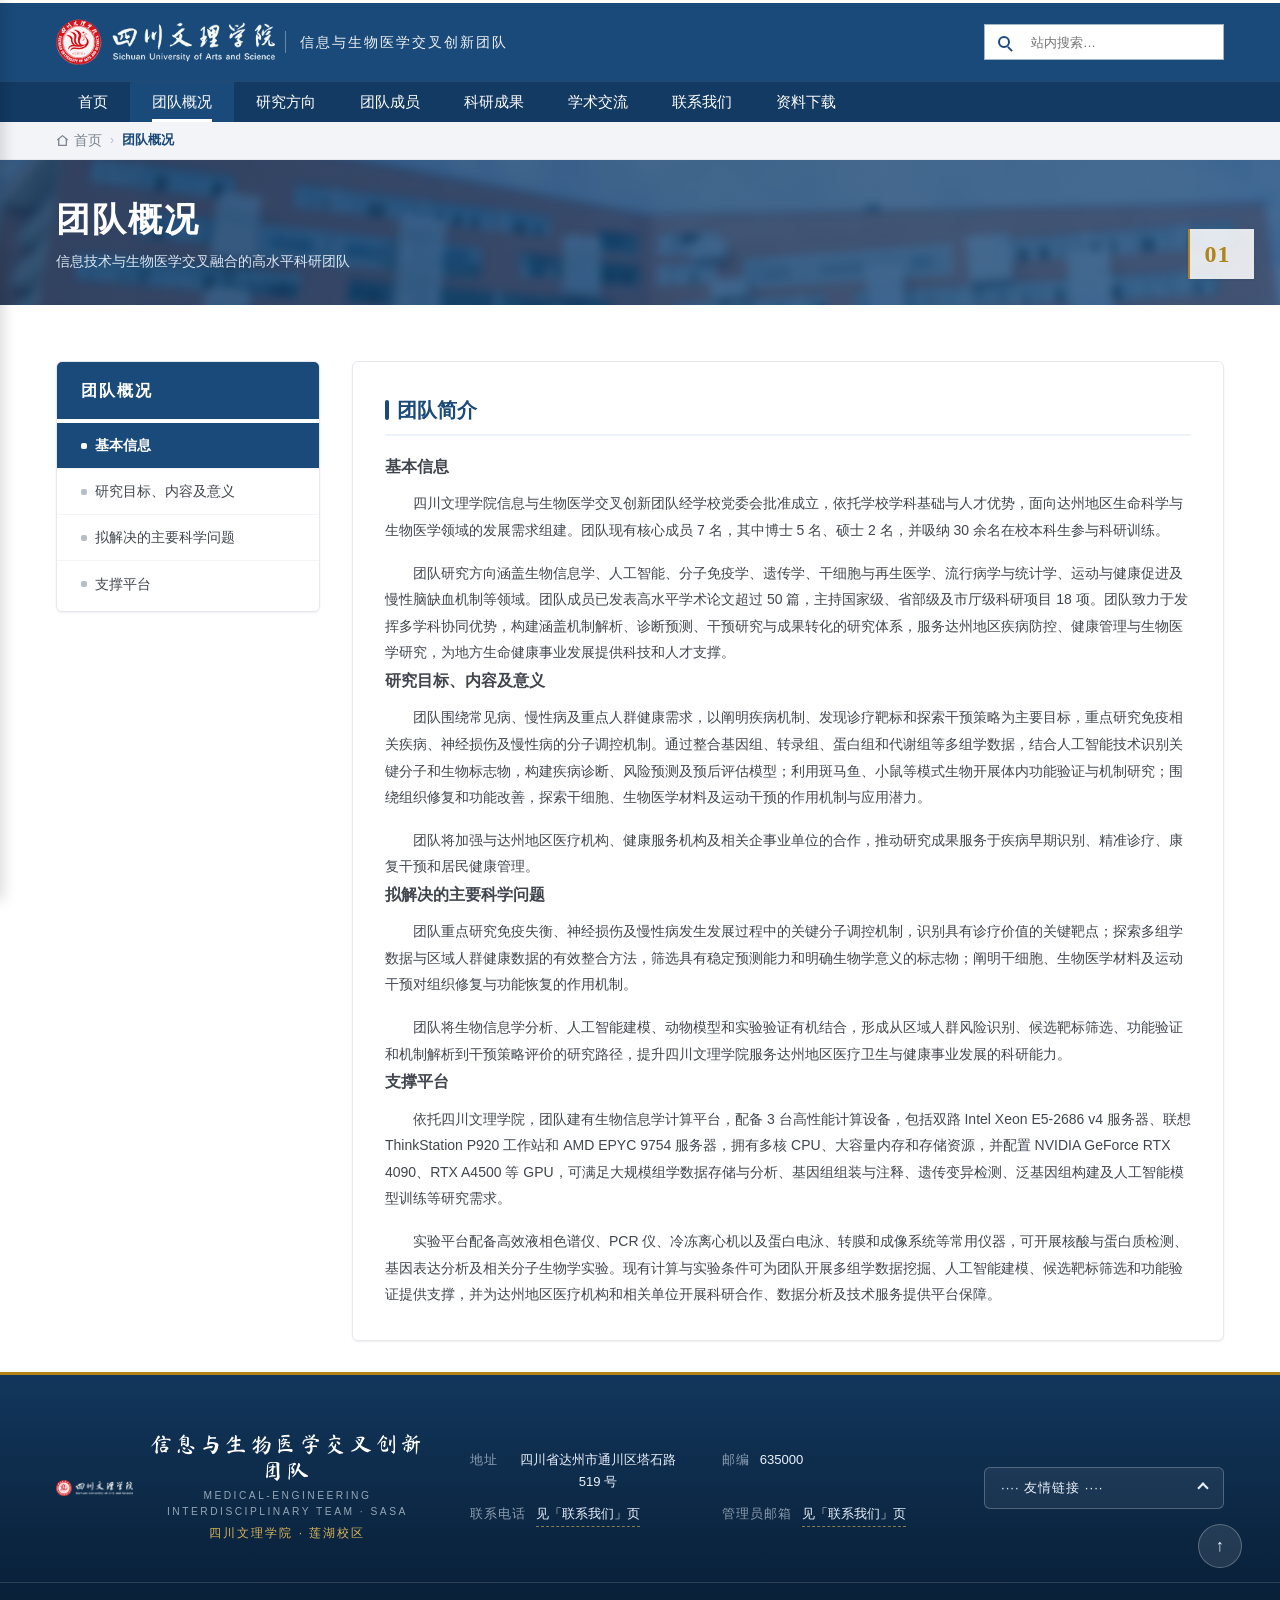
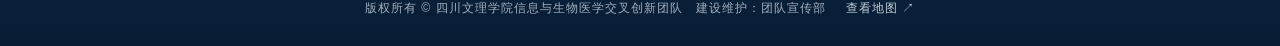
==== commit 65945460: "二十四轮：山大式尾页版式同步到全站子页（校徽+团队名+两栏联系信息+友情链接下拉+回到顶部），配色沿用站点深蓝金；版本号统一 202610152130" ====
--- a/about.html
+++ b/about.html
@@ -7,8 +7,8 @@
   <meta name="description" content="四川文理学院信息与生物医学交叉创新团队团队概况，聚焦信息技术与生物医学交叉研究。" />
     <link rel="icon" type="image/png" href="assets/favicon.png" />
 
-  <link rel="stylesheet" href="styles/main.css?v=202610151820" />
-  <link rel="stylesheet" href="styles/animations.css?v=202610151820" />
+  <link rel="stylesheet" href="styles/main.css?v=202610152130" />
+  <link rel="stylesheet" href="styles/animations.css?v=202610152130" />
 </head>
 <body>
     <div class="progress-rail" id="progressRail" aria-hidden="true"><span></span></div>
@@ -206,13 +206,51 @@
   </main>
 
   <!-- 页脚 -->
-  <footer class="footer">
-    <div class="container footer-inner">
-      <p>版权所有 © 四川文理学院信息与生物医学交叉创新团队　四川文理学院莲湖校区（四川省达州市通川区塔石路519号）　<a class="footer-map-link" href="https://uri.amap.com/marker?position=107.5000,31.2167&amp;name=%E5%9B%9B%E5%B7%9D%E6%96%87%E7%90%86%E5%AD%A6%E9%99%A2%E8%8E%B2%E6%B9%96%E6%A0%A1%E5%8C%BA" target="_blank" rel="noopener noreferrer">查看地图 ↗</a></p>
-    </div>
+<footer class="footer sdu-footer" id="footer">
+    <div class="container sdu-top-row">
+      <div class="sdu-brand">
+        <img class="sdu-logo" src="assets/sasu-logo-white.png" alt="四川文理学院校徽与校名" loading="lazy" />
+        <div class="sdu-brand-text">
+          <span class="sdu-name">信息与生物医学交叉创新团队</span>
+          <span class="sdu-name-en">MEDICAL-ENGINEERING INTERDISCIPLINARY TEAM&nbsp;·&nbsp;SASA</span>
+          <span class="sdu-name-sub">四川文理学院 &middot; 莲湖校区</span>
+        </div>
+      </div>
+
+      <ul class="sdu-info">
+        <li><b>地址</b><span>四川省达州市通川区塔石路 519 号</span></li>
+        <li><b>邮编</b><span>635000</span></li>
+        <li><b>联系电话</b><a href="contact.html">见「联系我们」页</a></li>
+        <li><b>管理员邮箱</b><a href="contact.html">见「联系我们」页</a></li>
+      </ul>
+
+      <div class="sdu-links" id="sduLinks">
+        <button type="button" class="sdu-links-btn" id="sduLinksBtn" aria-expanded="false" aria-controls="sduLinksPanel">
+          <span>&middot;&middot;&middot;&middot; 友情链接 &middot;&middot;&middot;&middot;</span>
+          <i aria-hidden="true"></i>
+        </button>
+        <ul class="sdu-links-panel" id="sduLinksPanel">
+          <li><a href="about.html">团队简介</a></li>
+          <li><a href="research.html">科学研究</a></li>
+          <li><a href="members.html">团队阵容</a></li>
+          <li><a href="achievements.html">成果一览</a></li>
+          <li><a href="links.html">资料与常用链接</a></li>
+          <li><a href="contact.html">联系我们</a></li>
+        </ul>
+      </div>
+    </div>
+
+    <div class="sdu-bottom">
+      <p>版权所有 &copy; 四川文理学院信息与生物医学交叉创新团队　建设维护：团队宣传部</p>
+      <a class="footer-map-link" href="https://uri.amap.com/marker?position=107.5000,31.2167&amp;name=%E5%9B%9B%E5%B7%9D%E6%96%87%E7%90%86%E5%AD%A6%E9%99%A2%E8%8E%B2%E6%B9%96%E6%A0%A1%E5%8C%BA" target="_blank" rel="noopener noreferrer">查看地图 &nearr;</a>
+    </div>
+
+    <button type="button" class="sdu-top-btn" id="toTop" aria-label="回到顶部">
+      <span aria-hidden="true">&uarr;</span>
+    </button>
   </footer>
 
-  <script src="scripts/main.js?v=202610151820"></script>
-  <script src="scripts/animations.js?v=202610151820"></script>
+  <script src="scripts/main.js?v=202610152130"></script>
+  <script src="scripts/animations.js?v=202610152130"></script>
 </body>
 </html>
--- a/styles/main.css
+++ b/styles/main.css
@@ -3644,90 +3644,369 @@
   transform: translateY(-50%) translateX(0);
 }
 
-/* ---------- 6. 人大式：全景团队地图带 ---------- */
+/* ---------- 6. 人大式：全景团队（全幅底图 + 左浮层 + 底部通道切换 + 点位卡片） ---------- */
 .map-band {
-  padding: clamp(56px, 7vw, 96px) 0;
-  background:
-    linear-gradient(180deg, rgba(248, 251, 254, 0) 0%, rgba(238, 244, 250, 0.9) 100%);
-  border-top: 1px solid var(--color-border);
-}
-.map-inner {
-  display: grid;
-  grid-template-columns: minmax(260px, 4fr) 7fr;
-  gap: clamp(32px, 5vw, 72px);
+  padding: 0;
+  background: #0b2540;
+  border-top: none;
+}
+.map-content {
+  position: relative;
+  width: 100%;
+  min-height: clamp(440px, 56vw, 640px);
+  overflow: hidden;
+  background: radial-gradient(120% 92% at 28% 8%, #16406d 0%, #0b2540 52%, #071a30 100%);
+}
+.map-canvas,
+.map-grid,
+.map-pins {
+  position: absolute;
+  inset: 0;
+}
+.map-canvas {
+  z-index: 1;
+}
+/* 经纬网（密钥未配置时的合规回退：真实经纬度投影，不绘制任何行政边界） */
+.map-grid {
+  z-index: 1;
+  pointer-events: none;
+  transition: opacity 0.8s var(--ease);
+}
+.map-grid::before {
+  content: "";
+  position: absolute;
+  inset: 0;
+  background: radial-gradient(78% 68% at 50% 46%, rgba(120, 180, 240, 0.09), transparent 72%);
+}
+.map-links {
+  position: absolute;
+  inset: 0;
+  width: 100%;
+  height: 100%;
+  overflow: visible;
+}
+.map-links path {
+  fill: none;
+  stroke: rgba(126, 176, 224, 0.55);
+  stroke-width: 1.4;
+  stroke-dasharray: 3 5;
+  animation: mapFlow 2.4s linear infinite;
+}
+.map-gl {
+  position: absolute;
+  font-size: 10px;
+  letter-spacing: 1px;
+  color: rgba(159, 196, 232, 0.55);
+  font-family: Georgia, "Times New Roman", serif;
+}
+.map-gl.gl-x {
+  bottom: 8px;
+  transform: translateX(-50%);
+}
+.map-gl.gl-y {
+  left: 10px;
+  transform: translateY(-50%);
+}
+.map-pins {
+  z-index: 2;
+  transition: opacity 0.8s var(--ease);
+}
+.map-content.is-baidu .map-grid,
+.map-content.is-baidu .map-pins {
+  opacity: 0;
+  pointer-events: none;
+}
+/* 点位 */
+.map-pin {
+  position: absolute;
+  display: flex;
+  flex-direction: column;
   align-items: center;
+  gap: 7px;
+  padding: 0;
+  border: 0;
+  background: none;
+  color: #eaf2fb;
+  cursor: pointer;
+  transform: translate(-50%, -100%);
+  animation: mapPinIn 0.7s var(--ease) both;
+}
+.map-pin i {
+  position: relative;
+  width: 13px;
+  height: 13px;
+  border-radius: 50%;
+  background: #4b90d6;
+  box-shadow: 0 0 0 4px rgba(75, 144, 214, 0.2), 0 0 14px rgba(75, 144, 214, 0.75);
+  transition: transform 0.5s var(--ease), background 0.5s var(--ease);
+}
+.map-pin i::after {
+  content: "";
+  position: absolute;
+  inset: -5px;
+  border-radius: 50%;
+  border: 1px solid rgba(255, 255, 255, 0.5);
+  animation: mapPing 2.8s var(--ease) infinite;
+}
+.map-pin.is-main {
+  z-index: 5;
+}
+.map-pin.is-main i {
+  width: 17px;
+  height: 17px;
+  background: #d8352a;
+  box-shadow: 0 0 0 5px rgba(216, 53, 42, 0.22), 0 0 18px rgba(216, 53, 42, 0.85);
+}
+.map-pin span {
+  padding: 3px 9px;
+  border-radius: 999px;
+  font-size: 12px;
+  letter-spacing: 1px;
+  white-space: nowrap;
+  background: rgba(7, 26, 48, 0.72);
+  border: 1px solid rgba(255, 255, 255, 0.16);
+  transition: all 0.45s var(--ease);
+}
+.map-pin:hover i,
+.map-pin.is-act i {
+  transform: scale(1.35);
+  background: #d8b45a;
+}
+.map-pin:hover span,
+.map-pin.is-act span {
+  background: #b0841a;
+  border-color: #d8b45a;
+  color: #fff;
+}
+/* 左侧浮层 */
+.map-left {
+  position: absolute;
+  z-index: 4;
+  left: clamp(20px, 4vw, 64px);
+  top: clamp(26px, 6vh, 62px);
+  width: min(380px, 38vw);
+  padding: clamp(20px, 2.4vw, 30px);
+  border-radius: 14px;
+  border: 1px solid rgba(255, 255, 255, 0.12);
+  border-left: 3px solid #b0841a;
+  background: linear-gradient(135deg, rgba(9, 29, 52, 0.92), rgba(9, 29, 52, 0.66));
+  -webkit-backdrop-filter: blur(10px) saturate(1.15);
+  backdrop-filter: blur(10px) saturate(1.15);
+  box-shadow: 0 26px 60px rgba(0, 0, 0, 0.38);
+  color: #eef5fc;
 }
 .map-title {
   margin: 0;
-  font-family: Georgia, "Songti SC", "STSong", SimSun, serif;
-  font-size: clamp(1.9rem, 2.6vw, 2.6rem);
-  color: #9e1b1b;
-  letter-spacing: 6px;
+  font-family: var(--font-brush);
+  font-size: clamp(1.9rem, 3vw, 2.7rem);
+  color: #fff;
+  letter-spacing: 5px;
+  line-height: 1.1;
 }
 .map-en {
   display: block;
-  margin-top: 6px;
+  margin-top: 8px;
   font-size: var(--text-xs);
   letter-spacing: 5px;
-  color: var(--color-neutral-400);
+  color: #9fb6cd;
 }
 .map-points {
   list-style: none;
-  margin: clamp(24px, 3vw, 40px) 0 0;
+  margin: clamp(18px, 2.4vw, 28px) 0 0;
   padding: 0;
   display: grid;
-  gap: 20px;
+  gap: 14px;
 }
 .map-points li {
-  padding-left: 18px;
-  border-left: 4px solid var(--color-border);
+  padding-left: 15px;
+  border-left: 3px solid rgba(255, 255, 255, 0.16);
   opacity: 0.55;
-  transition: opacity var(--dur-base) var(--ease), border-color var(--dur-base) var(--ease);
-}
-.map-points li.is-on {
+  cursor: pointer;
+  transition: opacity 0.5s var(--ease), border-color 0.5s var(--ease),
+    transform 0.5s var(--ease);
+}
+.map-points li.is-act {
   opacity: 1;
-  border-left-color: #b0841a;
+  border-left-color: #d8b45a;
+  transform: translateX(3px);
 }
 .map-points b {
   display: block;
-  font-size: 1.05rem;
-  color: var(--color-text);
+  font-size: 1.02rem;
   letter-spacing: 2px;
+  color: #fff;
 }
 .map-points span {
   display: block;
   margin-top: 4px;
-  font-size: 0.86rem;
-  color: var(--color-text-2, #5a6b7d);
-}
-.map-stage {
-  position: relative;
-  min-height: clamp(340px, 44vw, 460px);
-  border-radius: var(--radius-lg);
+  font-size: 0.82rem;
+  line-height: 1.7;
+  color: #a9bfd4;
+}
+/* 底部通道切换 */
+.map-bottom {
+  position: absolute;
+  z-index: 4;
+  left: clamp(20px, 4vw, 64px);
+  bottom: clamp(22px, 3.4vh, 38px);
+  display: flex;
+  gap: 10px;
+  flex-wrap: wrap;
+  max-width: min(470px, 44vw);
+}
+.map-bottom[hidden] {
+  display: none;
+}
+.map-btn {
+  padding: 9px 16px;
+  border-radius: 999px;
+  cursor: pointer;
+  font-size: 0.82rem;
+  letter-spacing: 1px;
+  font-family: inherit;
+  color: #cfe0f0;
+  background: rgba(8, 28, 51, 0.72);
+  border: 1px solid rgba(255, 255, 255, 0.18);
+  -webkit-backdrop-filter: blur(8px);
+  backdrop-filter: blur(8px);
+  transition: all 0.45s var(--ease);
+}
+.map-btn:hover {
+  color: #fff;
+  border-color: #b0841a;
+  transform: translateY(-2px);
+}
+.map-btn.is-act {
+  background: linear-gradient(135deg, #b0841a, #d8b45a);
+  color: #fff;
+  border-color: transparent;
+  box-shadow: 0 8px 22px rgba(176, 132, 26, 0.38);
+}
+/* 点位卡片 */
+.map-card {
+  position: absolute;
+  z-index: 5;
+  right: clamp(20px, 4vw, 64px);
+  bottom: clamp(22px, 3.4vh, 38px);
+  width: min(360px, 44vw);
+  padding: 16px;
+  border-radius: 16px;
+  background: linear-gradient(160deg, rgba(11, 37, 64, 0.95), rgba(8, 28, 51, 0.9));
+  border: 1px solid rgba(255, 255, 255, 0.14);
+  box-shadow: 0 26px 60px rgba(0, 0, 0, 0.46);
+  -webkit-backdrop-filter: blur(12px);
+  backdrop-filter: blur(12px);
+  color: #eef5fc;
+  opacity: 0;
+  visibility: hidden;
+  transform: translateY(20px) scale(0.98);
+  transition: opacity 0.55s var(--ease), transform 0.55s var(--ease),
+    visibility 0.55s var(--ease);
+}
+.map-card.is-open {
+  opacity: 1;
+  visibility: visible;
+  transform: none;
+}
+.map-card-x {
+  position: absolute;
+  top: 10px;
+  right: 12px;
+  width: 28px;
+  height: 28px;
+  border-radius: 50%;
+  cursor: pointer;
+  font-size: 17px;
+  line-height: 1;
+  color: #cfe0f0;
+  background: rgba(255, 255, 255, 0.07);
+  border: 1px solid rgba(255, 255, 255, 0.2);
+  transition: all 0.4s var(--ease);
+}
+.map-card-x:hover {
+  color: #fff;
+  background: #b0841a;
+  border-color: #b0841a;
+}
+.map-card-media {
+  height: 148px;
+  border-radius: 12px;
   overflow: hidden;
-  box-shadow: var(--shadow-sm);
-  background: #f4f7fb;
-}
-.map-fallback,
-.map-embed {
-  position: absolute;
-  inset: 0;
-}
-.map-fallback svg {
+  background: #123a5c;
+}
+.map-card-media img {
+  display: block;
   width: 100%;
   height: 100%;
-}
-.map-fallback {
-  transition: opacity 0.6s var(--ease);
-}
-.map-embed.is-ready ~ .map-fallback,
-.map-embed:not(.is-fallback):not(:empty) ~ .map-fallback {
-  opacity: 0;
-}
-.map-embed.is-fallback ~ .map-fallback {
-  opacity: 1;
-}
-
+  object-fit: cover;
+  transform: scale(1.02);
+  transition: transform 1.3s var(--ease);
+}
+.map-card:hover .map-card-media img {
+  transform: scale(1.09);
+}
+.map-card-tag {
+  display: inline-block;
+  margin: 12px 0 6px;
+  padding: 3px 10px;
+  border-radius: 999px;
+  font-size: 0.72rem;
+  letter-spacing: 2px;
+  color: #e3c579;
+  background: rgba(176, 132, 26, 0.18);
+  border: 1px solid rgba(216, 180, 90, 0.5);
+}
+.map-card-title {
+  margin: 0;
+  font-size: 1.08rem;
+  letter-spacing: 1px;
+  color: #fff;
+}
+.map-card-desc {
+  margin: 8px 0 0;
+  font-size: 0.82rem;
+  line-height: 1.85;
+  color: #a9bfd4;
+}
+.map-note {
+  position: absolute;
+  z-index: 4;
+  right: clamp(20px, 4vw, 64px);
+  top: clamp(18px, 3vh, 28px);
+  margin: 0;
+  font-size: 0.7rem;
+  letter-spacing: 1.5px;
+  color: rgba(207, 224, 240, 0.62);
+}
+@keyframes mapPing {
+  0% {
+    transform: scale(0.55);
+    opacity: 0.9;
+  }
+  70% {
+    transform: scale(2.1);
+    opacity: 0;
+  }
+  100% {
+    transform: scale(2.1);
+    opacity: 0;
+  }
+}
+@keyframes mapFlow {
+  to {
+    stroke-dashoffset: -32;
+  }
+}
+@keyframes mapPinIn {
+  from {
+    opacity: 0;
+    transform: translate(-50%, -80%) scale(0.6);
+  }
+  to {
+    opacity: 1;
+    transform: translate(-50%, -100%) scale(1);
+  }
+}
 /* ---------- 7. 东南「东大人物」式：环形头像人物带（members） ---------- */
 .people-band {
   position: relative;
@@ -3965,8 +4244,44 @@
 
 /* ---------- 响应式收拢 ---------- */
 @media (max-width: 1100px) {
-  .map-inner {
-    grid-template-columns: 1fr;
+  .map-left {
+    width: min(330px, 46vw);
+  }
+  .map-card {
+    width: min(320px, 50vw);
+  }
+  .map-bottom {
+    max-width: min(400px, 46vw);
+  }
+}
+@media (max-width: 900px) {
+  .map-content {
+    min-height: 640px;
+  }
+  .map-left {
+    left: 16px;
+    right: 16px;
+    top: 16px;
+    width: auto;
+  }
+  .map-pins,
+  .map-grid {
+    inset: 34% 0 0 0;
+  }
+  .map-bottom {
+    left: 16px;
+    right: 16px;
+    bottom: 16px;
+    max-width: none;
+  }
+  .map-card {
+    left: 16px;
+    right: 16px;
+    bottom: 92px;
+    width: auto;
+  }
+  .map-note {
+    display: none;
   }
 }
 @media (max-width: 900px) {
@@ -3985,6 +4300,7 @@
 }
 @media (prefers-reduced-motion: reduce) {
   .motto-watermark { transform: none !important; }
+  .map-pin i::after, .map-links path { animation: none; }
   .nf-axis, .dots-ico.is-spin, .is-switching .people-avatar { animation: none; }
   .stats-bg-layer { transition: none; }
 }
@@ -4814,3 +5130,1289 @@
 .achv-band { background: #fdfbf5; }
 .exch-band { background: #fbfaf6; }
 .dir-band { background: #fffdf7; }
+
+/* =============================================================
+   十五轮：书法书体统一（马善政毛笔楷书 · OFL 开源可商用）
+   子集 268 字 / woff2 96KB，本地托管，仅标题加载
+   ============================================================= */
+@font-face {
+  font-family: "MaShanZheng";
+  src: url("../assets/fonts/mashanzheng-subset.woff2") format("woff2");
+  font-weight: 400;
+  font-style: normal;
+  font-display: swap;
+}
+:root {
+  --font-brush: "MaShanZheng", "STXingkai", "华文行楷", "KaiTi", "楷体", serif;
+}
+.motto-watermark span,
+.col-news .block-title,
+.join-title,
+.notice-title {
+  font-family: var(--font-brush);
+}
+.notice-title {
+  font-weight: 400;
+  letter-spacing: 12px;
+}
+
+/* =============================================================
+   十六轮：校训水印换新「艰难困苦，玉汝于成」+ 滚动逐字流动
+   ============================================================= */
+.motto-watermark {
+  top: 12vh;
+  left: 3vw;
+  flex-direction: column;
+  gap: 0;
+  /* 置于 main 内容之上、吸顶导航之下（main 自身形成堆叠上下文） */
+  z-index: 3;
+}
+.motto-watermark .motto-row {
+  display: block;
+  font-family: var(--font-brush, "STXingkai", "华文行楷", "KaiTi", 楷体, serif);
+  font-size: clamp(56px, 8.4vw, 136px);
+  line-height: 1.06;
+  letter-spacing: 0.02em;
+  color: rgba(26, 74, 122, 0.075);
+  white-space: nowrap;
+}
+.motto-watermark .motto-row-2 {
+  margin-left: 0.72em;
+}
+.motto-watermark i {
+  display: inline-block;
+  font-style: normal;
+  transform: translate3d(var(--cx, 0px), var(--cy, 0px), 0)
+    rotate(var(--cr, 0deg)) scale(var(--cs, 1));
+  opacity: var(--co, 0.075);
+  will-change: transform, opacity;
+}
+.motto-comma {
+  opacity: 0.06 !important;
+  margin-left: -0.08em;
+}
+@media (prefers-reduced-motion: reduce) {
+  .motto-watermark i {
+    transform: none;
+    opacity: 0.075;
+  }
+}
+
+/* =============================================================
+   十八轮：模块动效增强（3D 倾斜 / 跟随光斑 / 图片视差 / 推进切换）
+   ============================================================= */
+
+/* ---------- 1. 卡片 3D 倾斜 + 高光跟随（鼠标驱动） ---------- */
+.tilt {
+  transform-style: preserve-3d;
+  transition: transform 0.45s var(--ease), box-shadow 0.45s var(--ease);
+  will-change: transform;
+}
+.tilt.is-live {
+  transition: box-shadow 0.45s var(--ease);
+}
+.tilt::after {
+  content: "";
+  position: absolute;
+  inset: 0;
+  z-index: 3;
+  pointer-events: none;
+  border-radius: inherit;
+  opacity: 0;
+  background: radial-gradient(
+    320px circle at var(--mx, 50%) var(--my, 50%),
+    rgba(255, 255, 255, 0.55),
+    rgba(255, 255, 255, 0) 62%
+  );
+  transition: opacity 0.4s var(--ease);
+  mix-blend-mode: soft-light;
+}
+.tilt:hover::after {
+  opacity: 1;
+}
+/* 卡片内部元素轻微浮起，形成层次 */
+.tilt:hover .plat-ico,
+.tilt:hover .dir-tag3,
+.tilt:hover .exch-no {
+  transform: translateZ(28px);
+}
+.plat-ico,
+.dir-tag3,
+.exch-no {
+  transition: transform 0.45s var(--ease);
+}
+
+/* ---------- 2. 板块级鼠标跟随光斑 ---------- */
+.spotlight {
+  position: relative;
+}
+.spotlight::before {
+  content: "";
+  position: absolute;
+  inset: 0;
+  z-index: 1;
+  pointer-events: none;
+  opacity: 0;
+  background: radial-gradient(
+    520px circle at var(--mx, 50%) var(--my, 50%),
+    rgba(26, 74, 122, 0.07),
+    rgba(26, 74, 122, 0) 68%
+  );
+  transition: opacity 0.5s var(--ease);
+}
+.spotlight.is-lit::before {
+  opacity: 1;
+}
+.spotlight > .container {
+  position: relative;
+  z-index: 2;
+}
+
+/* ---------- 3. 图片滚动视差 ---------- */
+.pmedia {
+  overflow: hidden;
+}
+.pmedia > img {
+  transform: translate3d(0, var(--py, 0px), 0) scale(1.12);
+  will-change: transform;
+}
+.pmedia:hover > img {
+  transform: translate3d(0, var(--py, 0px), 0) scale(1.18);
+}
+.pmedia > img,
+.pmedia:hover > img {
+  transition: transform 0.7s cubic-bezier(0.22, 0.61, 0.36, 1);
+}
+
+/* ---------- 4. 内容块入场：由平面位移改为带 3D 与缩放 ---------- */
+.stagger-group > * {
+  transform: translateY(34px) scale(0.97);
+}
+.stagger-group.stagger-done > * {
+  transform: none;
+}
+.block-head .block-title,
+.notice-head .notice-title {
+  transform: translateY(18px) scale(0.98);
+}
+.head-in .block-title,
+.head-in .notice-title {
+  transform: none;
+}
+.plat-head,
+.mile-head,
+.achv-head {
+  opacity: 0;
+  transform: translateY(22px);
+  transition: opacity 0.8s var(--ease), transform 0.8s var(--ease);
+}
+.head-in ~ * .plat-head,
+.plat-head.head-in,
+.mile-head.head-in,
+.achv-head.head-in {
+  opacity: 1;
+  transform: none;
+}
+
+/* ---------- 5. 轮播：推进式切换（位移 + 缩放） ---------- */
+@keyframes slidePush {
+  from {
+    transform: translateX(6%) scale(1.06);
+    opacity: 0.35;
+  }
+  to {
+    transform: none;
+    opacity: 1;
+  }
+}
+.banner-slide.active {
+  animation: slidePush 0.9s var(--ease);
+}
+@keyframes captionRise {
+  from {
+    opacity: 0;
+    transform: translateY(26px);
+  }
+  to {
+    opacity: 1;
+    transform: none;
+  }
+}
+.banner-slide.active .banner-caption {
+  animation: captionRise 0.9s var(--ease) 0.12s both;
+}
+
+/* ---------- 6. 按钮 / 链接：扫光 ---------- */
+.block-more,
+.notice-more,
+.join-btn,
+.quick-btn,
+.achv-tab {
+  position: relative;
+  overflow: hidden;
+}
+.block-more::before,
+.notice-more::before,
+.join-btn::before,
+.quick-btn::before {
+  content: "";
+  position: absolute;
+  top: 0;
+  left: -60%;
+  width: 45%;
+  height: 100%;
+  background: linear-gradient(
+    100deg,
+    transparent,
+    rgba(255, 255, 255, 0.55),
+    transparent
+  );
+  transform: skewX(-18deg);
+  transition: left 0.65s var(--ease);
+}
+.block-more:hover::before,
+.notice-more:hover::before,
+.join-btn:hover::before,
+.quick-btn:hover::before {
+  left: 115%;
+}
+
+/* ---------- 7. 图标呼吸 ---------- */
+.plat-card:hover .plat-ico {
+  animation: icoPulse 1.6s ease-in-out infinite;
+}
+@keyframes icoPulse {
+  0%, 100% { box-shadow: 0 0 0 0 rgba(26, 74, 122, 0.25); }
+  50%      { box-shadow: 0 0 0 10px rgba(26, 74, 122, 0); }
+}
+
+@media (prefers-reduced-motion: reduce) {
+  .tilt,
+  .tilt.is-live {
+    transform: none !important;
+  }
+  .pmedia > img {
+    transform: scale(1.02) !important;
+  }
+  .banner-slide.active,
+  .banner-slide.active .banner-caption {
+    animation: none;
+  }
+  .plat-card:hover .plat-ico {
+    animation: none;
+  }
+}
+
+
+/* =========================================================================
+   二十一轮 A：人大「今日人大」式 —— 今日团队
+   ========================================================================= */
+.today-band {
+  position: relative;
+  padding: clamp(56px, 7vw, 96px) 0 clamp(48px, 6vw, 80px);
+  background: linear-gradient(180deg, #fdfbf5 0%, #fbfaf6 100%);
+}
+.today-head {
+  display: flex;
+  align-items: flex-end;
+  justify-content: space-between;
+  gap: 20px;
+  padding-bottom: clamp(18px, 2vw, 26px);
+  border-bottom: 1px solid var(--color-border, #e2e8ef);
+}
+.today-kicker {
+  display: block;
+  font-size: 0.72rem;
+  letter-spacing: 5px;
+  color: var(--color-neutral-400, #93a3b4);
+}
+.today-title {
+  margin: 6px 0 0;
+  font-family: var(--font-brush);
+  font-size: clamp(1.9rem, 3vw, 2.7rem);
+  letter-spacing: 6px;
+  color: #17334f;
+  line-height: 1.1;
+}
+.today-sub {
+  display: block;
+  margin-top: 6px;
+  font-size: 0.84rem;
+  letter-spacing: 2px;
+  color: var(--color-text-2, #5a6b7d);
+}
+.today-more {
+  flex: none;
+  font-size: 0.82rem;
+  letter-spacing: 2px;
+  color: var(--color-text-2, #5a6b7d);
+  transition: color 0.4s var(--ease);
+}
+.today-more span {
+  display: inline-block;
+  margin-left: 6px;
+  transition: transform 0.4s var(--ease);
+}
+.today-more:hover {
+  color: #b0841a;
+}
+.today-more:hover span {
+  transform: translateX(5px);
+}
+.today-grid {
+  display: grid;
+  grid-template-columns: minmax(0, 1.05fr) minmax(0, 1fr);
+  gap: clamp(28px, 4vw, 56px);
+  margin-top: clamp(28px, 3.4vw, 44px);
+  align-items: start;
+}
+/* 头条大图 */
+.today-feature {
+  position: relative;
+}
+.today-media {
+  position: relative;
+  border-radius: var(--radius-lg, 14px);
+  overflow: hidden;
+  background: #e8eef5;
+  box-shadow: var(--shadow-sm);
+}
+.today-media img {
+  display: block;
+  width: 100%;
+  height: clamp(240px, 26vw, 340px);
+  object-fit: cover;
+  transform: scale(1.02);
+  transition: transform 1.4s var(--ease), opacity 0.6s var(--ease);
+}
+.today-feature:hover .today-media img {
+  transform: scale(1.07);
+}
+.today-media.is-swap img {
+  opacity: 0.25;
+}
+.today-media-tag {
+  position: absolute;
+  left: 14px;
+  bottom: 14px;
+  padding: 5px 12px;
+  border-radius: 999px;
+  font-size: 0.72rem;
+  letter-spacing: 2px;
+  color: #fff;
+  background: rgba(26, 74, 122, 0.86);
+  -webkit-backdrop-filter: blur(6px);
+  backdrop-filter: blur(6px);
+}
+.today-copy {
+  padding: 18px 2px 0;
+}
+.today-copy h4 {
+  margin: 0;
+  font-size: clamp(1.05rem, 1.5vw, 1.3rem);
+  line-height: 1.5;
+  letter-spacing: 1px;
+  color: var(--color-text, #17334f);
+  transition: color 0.4s var(--ease);
+}
+.today-feature:hover .today-copy h4 {
+  color: #9e1b1b;
+}
+.today-copy p {
+  margin: 10px 0 0;
+  font-size: 0.86rem;
+  line-height: 1.85;
+  color: var(--color-text-2, #5a6b7d);
+  min-height: 3.2em;
+}
+.today-copy time {
+  display: block;
+  margin-top: 10px;
+  font-size: 0.76rem;
+  letter-spacing: 2px;
+  color: #b0841a;
+}
+.today-dots {
+  position: absolute;
+  right: 2px;
+  top: clamp(206px, 22.5vw, 300px);
+  display: flex;
+  gap: 8px;
+}
+.today-dots button {
+  width: 26px;
+  height: 4px;
+  padding: 0;
+  border: 0;
+  border-radius: 999px;
+  cursor: pointer;
+  background: rgba(255, 255, 255, 0.55);
+  box-shadow: 0 1px 4px rgba(0, 0, 0, 0.25);
+  transition: background 0.4s var(--ease), width 0.4s var(--ease);
+}
+.today-dots button.is-on {
+  width: 40px;
+  background: #b0841a;
+}
+/* 动态列表 */
+.today-list {
+  list-style: none;
+  margin: 0;
+  padding: 0;
+  display: grid;
+  grid-template-columns: repeat(2, minmax(0, 1fr));
+  gap: 4px clamp(18px, 2vw, 32px);
+}
+.today-list a {
+  display: block;
+  padding: 16px 4px 14px;
+  border-bottom: 1px dashed var(--color-border, #e2e8ef);
+  color: var(--color-text, #17334f);
+  transition: transform 0.45s var(--ease);
+}
+.today-list a:hover {
+  transform: translateX(4px);
+}
+.today-list i {
+  display: inline-block;
+  width: 8px;
+  height: 8px;
+  margin-right: 8px;
+  background: #9e1b1b;
+  vertical-align: middle;
+  transition: all 0.45s var(--ease);
+}
+.today-list a:hover i {
+  background: #b0841a;
+  transform: rotate(45deg);
+}
+.today-list b {
+  font-weight: 400;
+  font-size: 0.92rem;
+  line-height: 1.7;
+  display: inline;
+  transition: color 0.4s var(--ease);
+}
+.today-list a:hover b {
+  color: #9e1b1b;
+}
+.today-list time {
+  display: block;
+  margin-top: 8px;
+  padding-left: 16px;
+  font-size: 0.74rem;
+  letter-spacing: 1.5px;
+  color: var(--color-neutral-400, #93a3b4);
+}
+/* 专题推荐 */
+.today-topic {
+  display: flex;
+  align-items: center;
+  gap: clamp(14px, 2vw, 28px);
+  margin-top: clamp(28px, 3.4vw, 44px);
+  padding: clamp(16px, 2vw, 24px) clamp(18px, 2.4vw, 28px);
+  border-radius: var(--radius-lg, 14px);
+  border-left: 4px solid #b0841a;
+  background: linear-gradient(120deg, #ffffff 0%, #f5f1e6 100%);
+  box-shadow: var(--shadow-sm);
+}
+.today-topic-tag {
+  flex: none;
+  padding: 6px 12px;
+  border-radius: 4px;
+  font-size: 0.74rem;
+  letter-spacing: 2px;
+  color: #fff;
+  background: #9e1b1b;
+}
+.today-topic-main {
+  flex: 1;
+  min-width: 0;
+}
+.today-topic-main h4 {
+  margin: 0;
+  font-size: 1rem;
+  letter-spacing: 1px;
+  color: #17334f;
+}
+.today-topic-main p {
+  margin: 6px 0 0;
+  font-size: 0.82rem;
+  color: var(--color-text-2, #5a6b7d);
+}
+.today-topic-nav {
+  flex: none;
+  display: flex;
+  gap: 8px;
+}
+.today-arrow {
+  width: 32px;
+  height: 32px;
+  border-radius: 50%;
+  cursor: pointer;
+  font-size: 1.05rem;
+  line-height: 1;
+  color: #5a6b7d;
+  background: #fff;
+  border: 1px solid var(--color-border, #e2e8ef);
+  transition: all 0.4s var(--ease);
+}
+.today-arrow:hover {
+  color: #fff;
+  background: #b0841a;
+  border-color: #b0841a;
+}
+
+/* =========================================================================
+   二十一轮 B：人大「学术讲座」式 —— 学术日历 + 竖排讲座条 + 详情卡
+   ========================================================================= */
+.lec-band {
+  padding: clamp(56px, 7vw, 92px) 0;
+  background: linear-gradient(180deg, #f7f4ec 0%, #f4f8fc 100%);
+}
+.lec-head {
+  display: flex;
+  align-items: flex-end;
+  justify-content: space-between;
+  gap: 20px;
+  margin-bottom: clamp(24px, 3vw, 38px);
+  padding-bottom: 16px;
+  border-bottom: 1px solid rgba(23, 51, 79, 0.12);
+}
+.lec-title {
+  margin: 0;
+  font-family: var(--font-brush);
+  font-size: clamp(1.9rem, 3vw, 2.6rem);
+  letter-spacing: 6px;
+  color: #17334f;
+}
+.lec-title em {
+  font-style: normal;
+  color: #9e1b1b;
+}
+.lec-more {
+  flex: none;
+  font-size: 0.82rem;
+  letter-spacing: 2px;
+  color: var(--color-text-2, #5a6b7d);
+}
+.lec-more span {
+  display: inline-block;
+  margin-left: 6px;
+  transition: transform 0.4s var(--ease);
+}
+.lec-more:hover {
+  color: #b0841a;
+}
+.lec-more:hover span {
+  transform: translateX(5px);
+}
+.lec-grid {
+  display: grid;
+  grid-template-columns: minmax(230px, 270px) minmax(230px, 300px) minmax(0, 1fr);
+  gap: clamp(18px, 2.2vw, 30px);
+  align-items: stretch;
+}
+/* 学术日历 */
+.lec-cal {
+  padding: clamp(18px, 2vw, 24px);
+  border-radius: 14px;
+  color: #eaf2fb;
+  background: linear-gradient(160deg, #1a4a7a 0%, #12365c 100%);
+  box-shadow: 0 18px 44px rgba(18, 54, 92, 0.28);
+}
+.lec-cal-head {
+  display: flex;
+  align-items: baseline;
+  justify-content: space-between;
+  gap: 10px;
+  padding-bottom: 14px;
+  border-bottom: 1px solid rgba(255, 255, 255, 0.18);
+}
+.lec-cal-label {
+  font-family: var(--font-brush);
+  font-size: 1.24rem;
+  letter-spacing: 4px;
+  color: #fff;
+}
+.lec-cal-month {
+  font-size: 0.76rem;
+  letter-spacing: 1px;
+  color: rgba(234, 242, 251, 0.72);
+}
+.lec-cal-week,
+.lec-cal-grid {
+  display: grid;
+  grid-template-columns: repeat(7, 1fr);
+  gap: 4px;
+  margin-top: 12px;
+}
+.lec-cal-week span {
+  text-align: center;
+  font-size: 0.68rem;
+  letter-spacing: 1px;
+  color: rgba(234, 242, 251, 0.6);
+}
+.lec-cal-day {
+  position: relative;
+  aspect-ratio: 1 / 1;
+  display: flex;
+  align-items: center;
+  justify-content: center;
+  border-radius: 6px;
+  font-size: 0.74rem;
+  color: rgba(234, 242, 251, 0.85);
+  transition: background 0.4s var(--ease), color 0.4s var(--ease);
+}
+.lec-cal-day.is-empty {
+  visibility: hidden;
+}
+.lec-cal-day.is-mark {
+  color: #fff;
+  background: rgba(216, 180, 90, 0.9);
+  font-weight: 600;
+  cursor: default;
+}
+.lec-cal-day.is-today {
+  color: #fff;
+  background: #9e1b1b;
+}
+.lec-cal-note {
+  margin: 14px 0 0;
+  font-size: 0.7rem;
+  letter-spacing: 1px;
+  color: rgba(234, 242, 251, 0.6);
+}
+/* 竖排讲座条 */
+.lec-strips {
+  display: flex;
+  gap: 8px;
+  min-height: clamp(300px, 34vw, 380px);
+}
+.lec-strip {
+  flex: 1;
+  position: relative;
+  display: flex;
+  flex-direction: column;
+  align-items: center;
+  justify-content: space-between;
+  gap: 12px;
+  padding: 16px 8px;
+  border: 0;
+  border-radius: 10px;
+  cursor: pointer;
+  overflow: hidden;
+  writing-mode: vertical-rl;
+  background: #e9eff6;
+  color: #3d5570;
+  transition: flex 0.6s var(--ease), background 0.5s var(--ease),
+    color 0.5s var(--ease), box-shadow 0.5s var(--ease);
+}
+.lec-strip:nth-child(2n) {
+  background: #e2e9f2;
+}
+.lec-strip:hover {
+  flex: 1.35;
+  background: #d8e2ee;
+}
+.lec-strip.is-act {
+  flex: 1.6;
+  color: #fff;
+  background: linear-gradient(180deg, #1a4a7a 0%, #9e1b1b 100%);
+  box-shadow: 0 16px 34px rgba(23, 51, 79, 0.28);
+}
+.lec-strip-title {
+  font-size: 0.86rem;
+  letter-spacing: 2px;
+  line-height: 1.6;
+  max-height: 100%;
+  overflow: hidden;
+}
+.lec-strip-date {
+  font-size: 0.78rem;
+  letter-spacing: 2px;
+  opacity: 0.75;
+  font-family: Georgia, "Times New Roman", serif;
+}
+/* 详情卡 */
+.lec-detail {
+  padding: clamp(20px, 2.4vw, 30px);
+  border-radius: 14px;
+  background: #fff;
+  border: 1px solid rgba(23, 51, 79, 0.08);
+  box-shadow: var(--shadow-sm);
+}
+.lec-detail-tag {
+  display: inline-block;
+  padding: 4px 12px;
+  border-radius: 999px;
+  font-size: 0.72rem;
+  letter-spacing: 2px;
+  color: #b0841a;
+  background: rgba(176, 132, 26, 0.12);
+  border: 1px solid rgba(176, 132, 26, 0.35);
+}
+.lec-detail-name {
+  margin: 14px 0 18px;
+  font-size: clamp(1.02rem, 1.5vw, 1.24rem);
+  line-height: 1.6;
+  letter-spacing: 1px;
+  color: #17334f;
+}
+.lec-meta {
+  list-style: none;
+  margin: 0;
+  padding: 0;
+  display: grid;
+  gap: 10px;
+  border-top: 1px dashed rgba(23, 51, 79, 0.14);
+  padding-top: 16px;
+}
+.lec-meta li {
+  display: flex;
+  gap: 14px;
+  font-size: 0.85rem;
+}
+.lec-meta span {
+  flex: none;
+  width: 62px;
+  color: var(--color-neutral-400, #93a3b4);
+  letter-spacing: 1px;
+}
+.lec-meta b {
+  font-weight: 400;
+  color: var(--color-text, #17334f);
+  line-height: 1.7;
+}
+.lec-brief {
+  margin: 18px 0 0;
+  font-size: 0.84rem;
+  line-height: 1.9;
+  color: var(--color-text-2, #5a6b7d);
+}
+
+@media (max-width: 1100px) {
+  .lec-grid {
+    grid-template-columns: minmax(220px, 1fr) minmax(220px, 1fr);
+  }
+  .lec-detail {
+    grid-column: 1 / -1;
+  }
+}
+@media (max-width: 900px) {
+  .today-grid {
+    grid-template-columns: 1fr;
+  }
+  .today-list {
+    grid-template-columns: 1fr;
+  }
+  .today-dots {
+    top: auto;
+    bottom: -4px;
+    right: 0;
+  }
+  .lec-grid {
+    grid-template-columns: 1fr;
+  }
+  .lec-strips {
+    min-height: 260px;
+  }
+  .lec-cal-week,
+  .lec-cal-grid {
+    gap: 3px;
+  }
+}
+
+/* ---------- 真实瓦片底图：图层 / 缩放 / 定位控件 ---------- */
+.map-tiles {
+  position: absolute;
+  inset: 0;
+  overflow: hidden;
+  background: #0d2135;
+}
+.map-tiles::after {
+  content: "";
+  position: absolute;
+  inset: 0;
+  background: rgba(11, 37, 64, 0.24);
+  pointer-events: none;
+}
+.map-tile {
+  position: absolute;
+  left: 0;
+  top: 0;
+  width: 256px;
+  height: 256px;
+  opacity: 0;
+  transition: opacity 0.6s var(--ease);
+  -webkit-user-select: none;
+  user-select: none;
+}
+.map-zoom {
+  position: absolute;
+  right: 16px;
+  top: 64px;
+  z-index: 6;
+  display: flex;
+  flex-direction: column;
+  gap: 8px;
+}
+.map-ctrl-btn {
+  width: 34px;
+  height: 34px;
+  border-radius: 9px;
+  cursor: pointer;
+  font-size: 15px;
+  line-height: 1;
+  font-family: inherit;
+  color: #17334f;
+  background: rgba(255, 255, 255, 0.92);
+  border: 1px solid rgba(23, 51, 79, 0.14);
+  box-shadow: 0 6px 16px rgba(0, 0, 0, 0.2);
+  transition: all 0.35s var(--ease);
+}
+.map-ctrl-btn:hover {
+  color: #fff;
+  background: #b0841a;
+  border-color: #b0841a;
+}
+.map-locate {
+  display: flex;
+  align-items: center;
+  gap: 9px;
+  margin-top: 18px;
+  padding: 9px 15px;
+  border-radius: 999px;
+  cursor: pointer;
+  font-family: inherit;
+  font-size: 0.78rem;
+  letter-spacing: 1px;
+  color: #eaf2fb;
+  background: rgba(255, 255, 255, 0.08);
+  border: 1px solid rgba(255, 255, 255, 0.22);
+  transition: all 0.4s var(--ease);
+}
+.map-locate i {
+  width: 8px;
+  height: 8px;
+  border-radius: 50%;
+  background: #d8352a;
+  box-shadow: 0 0 0 4px rgba(216, 53, 42, 0.25);
+}
+.map-locate:hover {
+  color: #fff;
+  background: #b0841a;
+  border-color: #b0841a;
+}
+.map-coord {
+  margin-top: 12px;
+  font-size: 0.72rem;
+  letter-spacing: 1.5px;
+  color: #9fb6cd;
+  font-family: Georgia, "Times New Roman", serif;
+}
+.map-attr {
+  margin-top: 5px;
+  font-size: 0.66rem;
+  letter-spacing: 1px;
+  color: rgba(159, 182, 205, 0.7);
+}
+.map-content.is-tiles .map-grid {
+  opacity: 0;
+}
+.map-content.is-tiles .map-pins {
+  pointer-events: none;
+}
+.map-content.is-tiles .map-pin {
+  pointer-events: auto;
+}
+.map-content.is-tiles .map-canvas {
+  cursor: grab;
+}
+.map-canvas.is-drag {
+  cursor: grabbing;
+}
+
+/* ---------- 点开地图：全屏弹层 ---------- */
+.fs-map {
+  position: fixed;
+  inset: 0;
+  z-index: 120;
+  display: none;
+  background: rgba(6, 18, 32, 0.9);
+  -webkit-backdrop-filter: blur(8px);
+  backdrop-filter: blur(8px);
+}
+.fs-map.is-open {
+  display: block;
+  animation: fsFade 0.35s var(--ease) both;
+}
+.fs-map-stage {
+  position: absolute;
+  left: clamp(16px, 3vw, 56px);
+  right: clamp(16px, 3vw, 56px);
+  top: clamp(16px, 3vh, 48px);
+  bottom: clamp(84px, 10vh, 110px);
+  border-radius: 16px;
+  overflow: hidden;
+  background: #0d2135;
+  box-shadow: 0 40px 100px rgba(0, 0, 0, 0.55);
+}
+.fs-map-stage .map-pins {
+  pointer-events: none;
+}
+.fs-map-stage .map-pin {
+  pointer-events: auto;
+}
+.fs-map-bar {
+  position: absolute;
+  left: clamp(16px, 3vw, 56px);
+  right: clamp(16px, 3vw, 56px);
+  bottom: clamp(16px, 2.4vh, 28px);
+  z-index: 2;
+  display: flex;
+  align-items: center;
+  gap: 14px;
+  flex-wrap: wrap;
+}
+.fs-map-title {
+  font-family: var(--font-brush);
+  font-size: 1.25rem;
+  letter-spacing: 4px;
+  color: #fff;
+}
+.fs-map-tabs {
+  display: flex;
+  gap: 8px;
+  flex-wrap: wrap;
+  flex: 1;
+}
+.fs-tab {
+  padding: 7px 14px;
+  border-radius: 999px;
+  cursor: pointer;
+  font-family: inherit;
+  font-size: 0.78rem;
+  letter-spacing: 1px;
+  color: #cfe0f0;
+  background: rgba(255, 255, 255, 0.08);
+  border: 1px solid rgba(255, 255, 255, 0.18);
+  transition: all 0.4s var(--ease);
+}
+.fs-tab:hover {
+  color: #fff;
+  border-color: #b0841a;
+}
+.fs-tab.is-act {
+  color: #fff;
+  background: linear-gradient(135deg, #b0841a, #d8b45a);
+  border-color: transparent;
+}
+.fs-map-close {
+  padding: 8px 16px;
+  border-radius: 999px;
+  cursor: pointer;
+  font-family: inherit;
+  font-size: 0.78rem;
+  letter-spacing: 1px;
+  color: #eaf2fb;
+  background: rgba(255, 255, 255, 0.1);
+  border: 1px solid rgba(255, 255, 255, 0.24);
+  transition: all 0.4s var(--ease);
+}
+.fs-map-close:hover {
+  color: #fff;
+  background: #9e1b1b;
+  border-color: #9e1b1b;
+}
+.fs-map-bar .map-locate {
+  margin-top: 0;
+}
+.fs-map .map-coord {
+  margin-top: 0;
+  color: #cfe0f0;
+}
+.map-expand {
+  display: inline-flex;
+  align-items: center;
+  gap: 9px;
+  margin-top: 18px;
+  margin-left: 8px;
+  padding: 9px 15px;
+  border-radius: 999px;
+  cursor: pointer;
+  font-family: inherit;
+  font-size: 0.78rem;
+  letter-spacing: 1px;
+  color: #eaf2fb;
+  background: rgba(255, 255, 255, 0.08);
+  border: 1px solid rgba(255, 255, 255, 0.22);
+  transition: all 0.4s var(--ease);
+}
+.map-expand i {
+  width: 9px;
+  height: 9px;
+  border: 2px solid #9fb6cd;
+  border-radius: 2px;
+}
+.map-expand:hover {
+  color: #fff;
+  background: #1a4a7a;
+  border-color: #1a4a7a;
+}
+.map-card-fs {
+  margin-top: 14px;
+  padding: 8px 16px;
+  border-radius: 999px;
+  cursor: pointer;
+  font-family: inherit;
+  font-size: 0.76rem;
+  letter-spacing: 1px;
+  color: #fff;
+  background: linear-gradient(135deg, #1a4a7a, #2f7fd0);
+  border: 0;
+  transition: all 0.4s var(--ease);
+}
+.map-card-fs:hover {
+  background: linear-gradient(135deg, #b0841a, #d8b45a);
+}
+@keyframes fsFade {
+  from {
+    opacity: 0;
+  }
+  to {
+    opacity: 1;
+  }
+}
+@media (max-width: 900px) {
+  .fs-map-stage {
+    bottom: clamp(130px, 20vh, 160px);
+  }
+  .fs-map-title {
+    display: none;
+  }
+}
+
+/* =========================================================================
+   山大式尾页版式（配色沿用站点深蓝 + 金，不沿用山大红）
+   ========================================================================= */
+.sdu-footer {
+  position: relative;
+  padding: clamp(34px, 4.4vw, 56px) 0 0;
+  color: #eaf2fb;
+  background: linear-gradient(180deg, #12365c 0%, #0b2540 62%, #081c33 100%);
+  border-top: 3px solid #b0841a;
+}
+.sdu-top-row {
+  display: grid;
+  grid-template-columns: minmax(260px, 1.1fr) minmax(280px, 1.4fr) minmax(200px, 240px);
+  gap: clamp(24px, 3.4vw, 56px);
+  align-items: center;
+  padding-bottom: clamp(24px, 3vw, 38px);
+}
+.sdu-brand {
+  display: flex;
+  align-items: center;
+  gap: 16px;
+}
+.sdu-logo {
+  width: clamp(58px, 6vw, 78px);
+  height: auto;
+  flex: none;
+}
+.sdu-brand-text {
+  display: grid;
+  gap: 4px;
+}
+.sdu-name {
+  font-family: var(--font-brush);
+  font-size: clamp(1.15rem, 1.7vw, 1.5rem);
+  letter-spacing: 3px;
+  color: #fff;
+  line-height: 1.2;
+}
+.sdu-name-en {
+  font-size: 0.64rem;
+  letter-spacing: 2.5px;
+  color: rgba(234, 242, 251, 0.62);
+}
+.sdu-name-sub {
+  font-size: 0.76rem;
+  letter-spacing: 2px;
+  color: #d8b45a;
+}
+.sdu-info {
+  list-style: none;
+  margin: 0;
+  padding: 0;
+  display: grid;
+  grid-template-columns: repeat(2, minmax(0, 1fr));
+  gap: 10px clamp(20px, 2.6vw, 40px);
+}
+.sdu-info li {
+  display: flex;
+  align-items: baseline;
+  gap: 10px;
+  font-size: 0.82rem;
+  line-height: 1.7;
+}
+.sdu-info b {
+  flex: none;
+  font-weight: 400;
+  letter-spacing: 1px;
+  color: rgba(234, 242, 251, 0.58);
+}
+.sdu-info span {
+  color: #eaf2fb;
+}
+.sdu-info a {
+  color: #eaf2fb;
+  border-bottom: 1px dashed rgba(216, 180, 90, 0.6);
+  transition: color 0.4s var(--ease), border-color 0.4s var(--ease);
+}
+.sdu-info a:hover {
+  color: #d8b45a;
+  border-color: #d8b45a;
+}
+/* 友情链接下拉 */
+.sdu-links {
+  position: relative;
+  justify-self: end;
+  width: 100%;
+  max-width: 240px;
+}
+.sdu-links-btn {
+  display: flex;
+  align-items: center;
+  justify-content: space-between;
+  gap: 10px;
+  width: 100%;
+  padding: 11px 16px;
+  border-radius: 6px;
+  cursor: pointer;
+  font-family: inherit;
+  font-size: 0.82rem;
+  letter-spacing: 1px;
+  color: #eaf2fb;
+  background: rgba(255, 255, 255, 0.06);
+  border: 1px solid rgba(255, 255, 255, 0.24);
+  transition: all 0.45s var(--ease);
+}
+.sdu-links-btn:hover {
+  color: #fff;
+  background: rgba(176, 132, 26, 0.28);
+  border-color: #b0841a;
+}
+.sdu-links-btn i {
+  width: 8px;
+  height: 8px;
+  border-right: 2px solid currentColor;
+  border-bottom: 2px solid currentColor;
+  transform: rotate(-135deg);
+  transition: transform 0.45s var(--ease);
+}
+.sdu-links.is-open .sdu-links-btn i {
+  transform: rotate(45deg);
+}
+.sdu-links-panel {
+  position: absolute;
+  left: 0;
+  right: 0;
+  bottom: calc(100% + 8px);
+  z-index: 5;
+  list-style: none;
+  margin: 0;
+  padding: 8px 0;
+  border-radius: 8px;
+  background: #fff;
+  box-shadow: 0 22px 48px rgba(0, 0, 0, 0.32);
+  opacity: 0;
+  visibility: hidden;
+  transform: translateY(8px);
+  transition: opacity 0.4s var(--ease), transform 0.4s var(--ease),
+    visibility 0.4s var(--ease);
+}
+.sdu-links.is-open .sdu-links-panel {
+  opacity: 1;
+  visibility: visible;
+  transform: none;
+}
+.sdu-links-panel a {
+  display: block;
+  padding: 9px 18px;
+  font-size: 0.82rem;
+  color: #17334f;
+  transition: all 0.35s var(--ease);
+}
+.sdu-links-panel a:hover {
+  color: #fff;
+  background: #1a4a7a;
+  padding-left: 22px;
+}
+/* 底栏 */
+.sdu-bottom {
+  display: flex;
+  align-items: center;
+  justify-content: center;
+  flex-wrap: wrap;
+  gap: 8px 20px;
+  padding: 16px 0 clamp(20px, 2.6vw, 28px);
+  border-top: 1px solid rgba(255, 255, 255, 0.14);
+  font-size: 0.76rem;
+  letter-spacing: 1px;
+  color: rgba(234, 242, 251, 0.68);
+}
+.sdu-bottom p {
+  margin: 0;
+}
+.sdu-bottom a {
+  color: rgba(234, 242, 251, 0.82);
+}
+.sdu-bottom a:hover {
+  color: #d8b45a;
+}
+/* 回到顶部 */
+.sdu-top-btn {
+  position: absolute;
+  right: clamp(16px, 3vw, 46px);
+  bottom: clamp(58px, 7vw, 78px);
+  width: 44px;
+  height: 44px;
+  display: flex;
+  align-items: center;
+  justify-content: center;
+  border-radius: 50%;
+  cursor: pointer;
+  font-size: 1.05rem;
+  color: #eaf2fb;
+  background: rgba(255, 255, 255, 0.1);
+  border: 1px solid rgba(255, 255, 255, 0.26);
+  transition: all 0.45s var(--ease);
+}
+.sdu-top-btn:hover {
+  color: #fff;
+  background: #b0841a;
+  border-color: #b0841a;
+  transform: translateY(-3px);
+}
+@media (max-width: 1100px) {
+  .sdu-top-row {
+    grid-template-columns: 1fr 1fr;
+  }
+  .sdu-links {
+    grid-column: 1 / -1;
+    justify-self: start;
+    max-width: 320px;
+  }
+}
+@media (max-width: 900px) {
+  .sdu-top-row {
+    grid-template-columns: 1fr;
+  }
+  .sdu-info {
+    grid-template-columns: 1fr;
+  }
+  .sdu-top-btn {
+    bottom: 74px;
+  }
+}
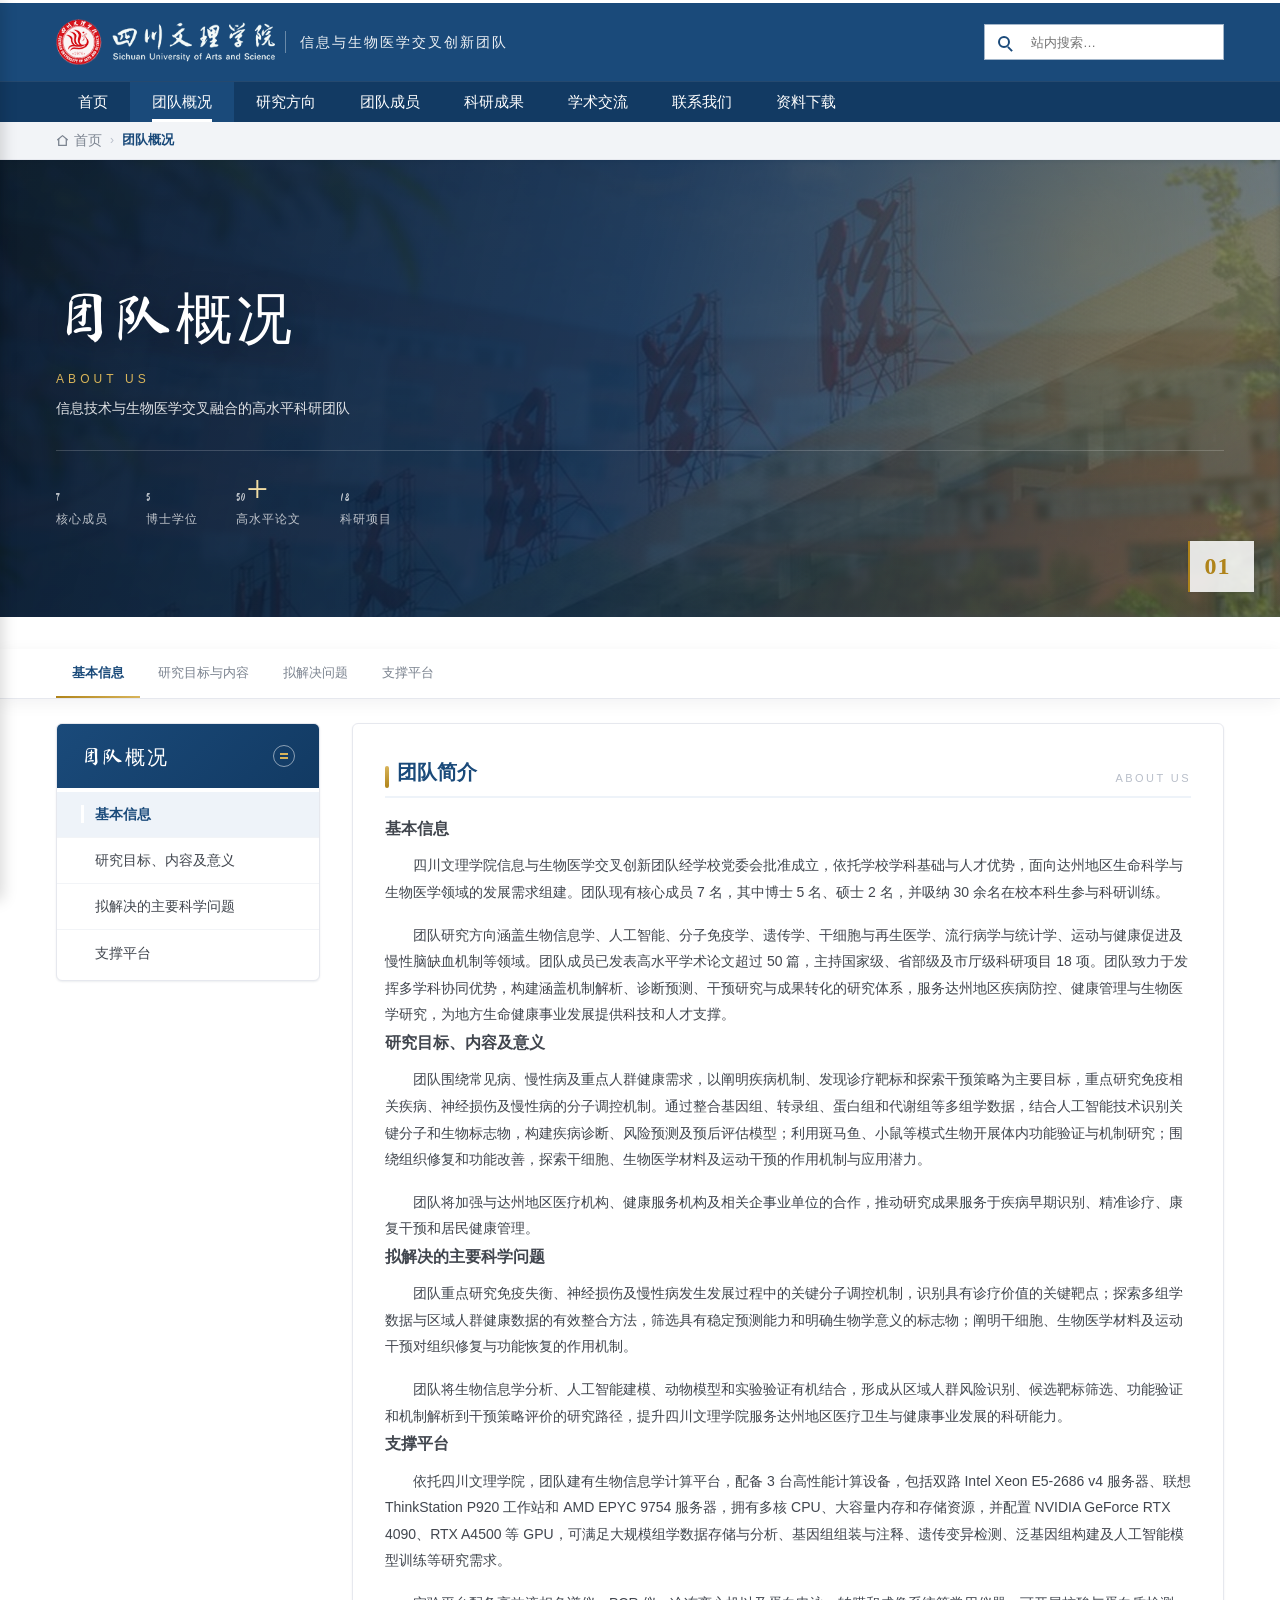
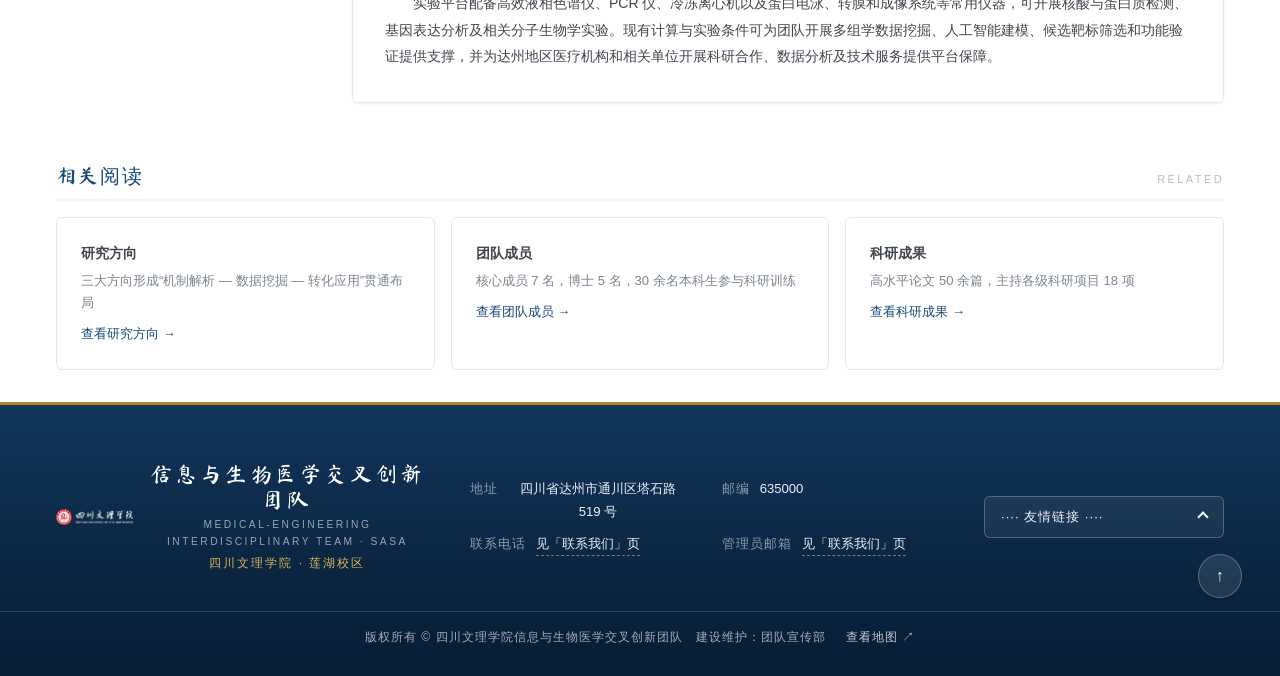
==== commit 00acf69a: "二十五轮：七个子页版式升级（学山大/西财/西南大学/东南/人大/南大二级页）——栏目大图banner+英文小标+数据条、横向子栏目条（滑动墨条+滚动高亮+左导航联动）、左栏目卡片头部、正文英文小标、列" ====
--- a/about.html
+++ b/about.html
@@ -7,8 +7,8 @@
   <meta name="description" content="四川文理学院信息与生物医学交叉创新团队团队概况，聚焦信息技术与生物医学交叉研究。" />
     <link rel="icon" type="image/png" href="assets/favicon.png" />
 
-  <link rel="stylesheet" href="styles/main.css?v=202610152130" />
-  <link rel="stylesheet" href="styles/animations.css?v=202610152130" />
+  <link rel="stylesheet" href="styles/main.css?v=202610152230" />
+  <link rel="stylesheet" href="styles/animations.css?v=202610152230" />
 </head>
 <body>
     <div class="progress-rail" id="progressRail" aria-hidden="true"><span></span></div>
@@ -157,18 +157,37 @@
 
   <main id="main">
     <!-- 页面标题区 -->
-    <section class="page-hero">
-      <div class="container">
+    <section class="page-hero is-v2">
+      <div class="hero-bg" aria-hidden="true"><img src="assets/banner/b1.jpg" alt="" /></div>
+      <div class="hero-glow" aria-hidden="true"></div>
+      <div class="hero-veil" aria-hidden="true"></div>
+      <div class="container hero-inner">
         <h1 class="page-title">团队概况</h1>
+        <p class="page-en">ABOUT US</p>
         <p class="page-sub">信息技术与生物医学交叉融合的高水平科研团队</p>
+        <div class="hero-stats">
+          <div class="hero-stat"><b><span data-count="7">7</span></b><span>核心成员</span></div>
+          <div class="hero-stat"><b><span data-count="5">5</span></b><span>博士学位</span></div>
+          <div class="hero-stat"><b><span data-count="50">50</span>+</b><span>高水平论文</span></div>
+          <div class="hero-stat"><b><span data-count="18">18</span></b><span>科研项目</span></div>
+        </div>
       </div>
     </section>
+    <nav class="sub-navbar" aria-label="本页栏目导航">
+      <div class="container sub-navbar-inner">
+          <a class="sub-nav-link is-act" href="#info">基本信息</a>
+          <a class="sub-nav-link" href="#goal">研究目标与内容</a>
+          <a class="sub-nav-link" href="#problems">拟解决问题</a>
+          <a class="sub-nav-link" href="#platform">支撑平台</a>
+        <span class="sub-nav-ink" aria-hidden="true"></span>
+      </div>
+    </nav>
 
     <!-- 二级布局：左侧栏目导航 + 右侧内容 -->
     <div class="container">
       <div class="sub-layout">
       <aside class="sub-side">
-        <h2 class="sub-side-title">团队概况</h2>
+        <div class="sub-side-head"><b>团队概况</b><i aria-hidden="true"></i></div>
         <ul class="sub-menu">
           <li class="sub-menu-item"><a href="about.html#info" class="active">基本信息</a></li>
           <li class="sub-menu-item"><a href="about.html#goal">研究目标、内容及意义</a></li>
@@ -178,7 +197,7 @@
       </aside>
         <div class="sub-main">
 <div class="content-card">
-          <h2 class="content-title">团队简介</h2>
+          <h2 class="content-title">团队简介<span class="content-title-en">ABOUT US</span></h2>
           <div class="richtext" id="info">
             <h3 class="content-sub">基本信息</h3>
             <p>四川文理学院信息与生物医学交叉创新团队经学校党委会批准成立，依托学校学科基础与人才优势，面向达州地区生命科学与生物医学领域的发展需求组建。团队现有核心成员 7 名，其中博士 5 名、硕士 2 名，并吸纳 30 余名在校本科生参与科研训练。</p>
@@ -202,6 +221,16 @@
         </div>
         </div>
       </div>
+    </div>
+    <div class="container">
+      <section class="sub-rel">
+        <div class="sub-rel-head"><h3>相关阅读</h3><span>RELATED</span></div>
+        <div class="sub-rel-grid">
+          <a class="sub-rel-card" href="research.html"><b>研究方向</b><span>三大方向形成“机制解析 — 数据挖掘 — 转化应用”贯通布局</span><em>查看研究方向 &rarr;</em></a>
+          <a class="sub-rel-card" href="members.html"><b>团队成员</b><span>核心成员 7 名，博士 5 名，30 余名本科生参与科研训练</span><em>查看团队成员 &rarr;</em></a>
+          <a class="sub-rel-card" href="achievements.html"><b>科研成果</b><span>高水平论文 50 余篇，主持各级科研项目 18 项</span><em>查看科研成果 &rarr;</em></a>
+        </div>
+      </section>
     </div>
   </main>
 
@@ -250,7 +279,7 @@
     </button>
   </footer>
 
-  <script src="scripts/main.js?v=202610152130"></script>
-  <script src="scripts/animations.js?v=202610152130"></script>
+  <script src="scripts/main.js?v=202610152230"></script>
+  <script src="scripts/animations.js?v=202610152230"></script>
 </body>
 </html>
--- a/styles/main.css
+++ b/styles/main.css
@@ -6416,3 +6416,334 @@
     bottom: 74px;
   }
 }
+
+
+/* =============================================================
+   R25 · 二级页面版式升级
+   参考：山大 nysubNav 横向子栏目条 / 西财 xxjj-bigimg 栏目大图 banner
+        东南 listBanner / 西南大学 nyLeft+nyRight 左导航右正文与 txtList
+        人大 crumbs+banner+aside / 南大 left-right 双栏补充模块
+   ============================================================= */
+
+/* ---------- ① 栏目大图 banner（西财 xxjj-bigimg / 东南 listBanner） ---------- */
+.page-hero.is-v2 {
+  padding: clamp(58px, 9vw, 112px) 0 clamp(50px, 7vw, 88px);
+  min-height: clamp(236px, 25vw, 336px);
+  isolation: isolate;
+}
+.page-hero.is-v2::before { inset: 0; opacity: 0.3; filter: blur(3px) saturate(0.86); }
+.page-hero .hero-bg {
+  position: absolute;
+  inset: 0;
+  z-index: 0;
+  overflow: hidden;
+}
+.page-hero .hero-bg img {
+  width: 100%;
+  height: 100%;
+  object-fit: cover;
+  opacity: 0.4;
+  transform: scale(1.08);
+  animation: heroDrift 26s var(--ease) infinite alternate;
+}
+.page-hero .hero-veil {
+  position: absolute;
+  inset: 0;
+  z-index: 0;
+  background: linear-gradient(104deg, rgba(8, 22, 40, 0.88) 0%, rgba(11, 37, 64, 0.74) 48%, rgba(176, 132, 26, 0.28) 100%);
+}
+.page-hero .hero-glow {
+  position: absolute;
+  z-index: 0;
+  width: 46vw;
+  height: 46vw;
+  right: -8vw;
+  top: -16vw;
+  border-radius: 50%;
+  background: radial-gradient(circle, rgba(216, 180, 90, 0.3), rgba(216, 180, 90, 0) 66%);
+  filter: blur(6px);
+  animation: heroGlow 14s ease-in-out infinite alternate;
+}
+@keyframes heroDrift {
+  from { transform: scale(1.08) translate3d(0, 0, 0); }
+  to   { transform: scale(1.16) translate3d(-2%, -1.5%, 0); }
+}
+@keyframes heroGlow {
+  from { opacity: 0.5; transform: translate3d(0, 0, 0); }
+  to   { opacity: 0.92; transform: translate3d(-3%, 2%, 0); }
+}
+.page-hero .hero-inner { position: relative; z-index: 1; }
+.page-hero .page-title {
+  margin: 0;
+  font-family: var(--font-brush);
+  font-size: clamp(34px, 4.4vw, 58px);
+  font-weight: 400;
+  letter-spacing: 4px;
+  text-shadow: 0 6px 26px rgba(8, 22, 40, 0.5);
+  animation: heroRise 0.9s var(--ease) both;
+}
+.page-hero .page-en {
+  margin: 8px 0 0;
+  color: #d8b45a;
+  font-size: 12px;
+  letter-spacing: 0.34em;
+  text-transform: uppercase;
+  animation: heroRise 0.9s 0.08s var(--ease) both;
+}
+.page-hero .page-sub {
+  margin-top: var(--sp-sm);
+  max-width: 46em;
+  color: rgba(255, 255, 255, 0.86);
+  animation: heroRise 0.9s 0.16s var(--ease) both;
+}
+@keyframes heroRise {
+  from { opacity: 0; transform: translate3d(0, 18px, 0); }
+  to   { opacity: 1; transform: translate3d(0, 0, 0); }
+}
+.page-hero .hero-stats {
+  display: flex;
+  flex-wrap: wrap;
+  gap: clamp(18px, 3vw, 44px);
+  margin-top: clamp(18px, 2.4vw, 30px);
+  padding-top: 18px;
+  border-top: 1px solid rgba(255, 255, 255, 0.18);
+  animation: heroRise 0.9s 0.24s var(--ease) both;
+}
+.hero-stat { display: flex; flex-direction: column; gap: 3px; }
+.hero-stat b {
+  font-family: var(--font-brush);
+  font-size: clamp(26px, 3vw, 40px);
+  font-weight: 400;
+  line-height: 1;
+  color: #f0dca4;
+}
+.hero-stat span { font-size: 12px; letter-spacing: 0.08em; color: rgba(255, 255, 255, 0.72); }
+
+/* ---------- ② 横向子栏目条（山大 nysubNav） ---------- */
+.sub-navbar {
+  position: relative;
+  background: var(--color-surface);
+  border-bottom: 1px solid var(--color-border);
+  box-shadow: 0 4px 18px rgba(8, 22, 40, 0.06);
+}
+.sub-navbar-inner {
+  display: flex;
+  align-items: stretch;
+  gap: 2px;
+  overflow-x: auto;
+  scrollbar-width: none;
+}
+.sub-navbar-inner::-webkit-scrollbar { display: none; }
+.sub-nav-link {
+  position: relative;
+  display: inline-flex;
+  align-items: center;
+  white-space: nowrap;
+  padding: 14px 16px;
+  color: var(--color-text-sub);
+  font-size: var(--text-sm);
+  text-decoration: none;
+  transition: color var(--dur-fast) var(--ease);
+}
+.sub-nav-link:hover { color: var(--color-primary); }
+.sub-nav-link.is-act { color: var(--color-primary); font-weight: 600; }
+.sub-nav-ink {
+  position: absolute;
+  bottom: 0;
+  left: 0;
+  height: 2px;
+  width: 0;
+  background: linear-gradient(90deg, #b0841a, #d8b45a);
+  transition: transform 0.38s var(--ease), width 0.38s var(--ease);
+}
+
+/* ---------- ③ 左侧栏目卡片导航（西财 channl-menu / 西南大学 nyLeft） ---------- */
+.sub-side-head {
+  display: flex;
+  align-items: center;
+  justify-content: space-between;
+  padding: var(--sp-md) var(--sp-lg);
+  background: linear-gradient(135deg, var(--color-primary), var(--color-primary-700));
+  color: #fff;
+}
+.sub-side-head b {
+  font-family: var(--font-brush);
+  font-size: var(--text-xl);
+  font-weight: 400;
+  letter-spacing: 2px;
+}
+.sub-side-head i {
+  position: relative;
+  width: 22px;
+  height: 22px;
+  flex: 0 0 22px;
+  border-radius: 50%;
+  border: 1px solid rgba(255, 255, 255, 0.5);
+}
+.sub-side-head i::after {
+  content: "";
+  position: absolute;
+  left: 6px;
+  top: 7px;
+  width: 8px;
+  height: 2px;
+  background: #d8b45a;
+  box-shadow: 0 4px 0 #d8b45a;
+}
+.sub-menu-item > a::before {
+  left: var(--sp-lg);
+  width: 3px;
+  height: 0;
+  border-radius: 0;
+  background: #b0841a;
+  transition: height 0.3s var(--ease), background-color 0.3s var(--ease);
+}
+.sub-menu-item > a:hover::before,
+.sub-menu-item > a.is-act::before,
+.sub-menu-item > a.active::before { height: 18px; }
+.sub-menu-item > a.active,
+.sub-menu-item > a.is-act {
+  background: var(--color-primary-50);
+  color: var(--color-primary);
+  font-weight: 600;
+}
+
+/* ---------- ④ 正文标题栏（西南大学 titr + 英文小标） ---------- */
+.content-title {
+  align-items: flex-end;
+  border-bottom: 2px solid var(--color-primary-50);
+}
+.content-title::before {
+  height: 22px;
+  background: linear-gradient(180deg, #d8b45a, #b0841a);
+}
+.content-title-en {
+  margin-left: auto;
+  font-size: 11px;
+  font-weight: 500;
+  letter-spacing: 0.22em;
+  text-transform: uppercase;
+  color: var(--color-neutral-400);
+}
+
+/* ---------- ⑤ 列表行（西南大学 txtList：标题 + 右对齐日期，hover 位移） ---------- */
+.list-item {
+  position: relative;
+  align-items: flex-start;
+  padding: var(--sp-md) var(--sp-sm);
+  border-bottom: 1px dashed var(--color-border);
+  transition: background-color 0.3s var(--ease), padding-left 0.3s var(--ease), box-shadow 0.3s var(--ease);
+}
+.list-item:hover {
+  background: var(--color-primary-50);
+  padding-left: var(--sp-md);
+  box-shadow: inset 3px 0 0 #b0841a;
+}
+.list-item:hover .list-title { color: var(--color-primary); }
+.list-title { transition: color 0.3s var(--ease); }
+.list-meta {
+  margin-left: auto;
+  text-align: right;
+  white-space: nowrap;
+}
+
+/* ---------- ⑥ 底部相关阅读（人大 aside / 南大 right 补充模块） ---------- */
+.sub-rel {
+  margin: 0 0 var(--sp-xl);
+  padding-top: var(--sp-lg);
+}
+.sub-rel-head {
+  display: flex;
+  align-items: baseline;
+  gap: var(--sp-sm);
+  margin-bottom: var(--sp-md);
+  padding-bottom: var(--sp-sm);
+  border-bottom: 2px solid var(--color-primary-50);
+}
+.sub-rel-head h3 {
+  margin: 0;
+  font-family: var(--font-brush);
+  font-size: var(--text-xl);
+  font-weight: 400;
+  letter-spacing: 2px;
+  color: var(--color-primary);
+}
+.sub-rel-head span {
+  margin-left: auto;
+  font-size: 11px;
+  letter-spacing: 0.22em;
+  text-transform: uppercase;
+  color: var(--color-neutral-400);
+}
+.sub-rel-grid {
+  display: grid;
+  grid-template-columns: repeat(auto-fit, minmax(220px, 1fr));
+  gap: var(--sp-md);
+}
+.sub-rel-card {
+  position: relative;
+  display: block;
+  overflow: hidden;
+  padding: var(--sp-lg);
+  border: 1px solid var(--color-border);
+  border-radius: var(--radius-md);
+  background: var(--color-surface);
+  text-decoration: none;
+  transition: transform 0.34s var(--ease), box-shadow 0.34s var(--ease), border-color 0.34s var(--ease);
+}
+.sub-rel-card::after {
+  content: "";
+  position: absolute;
+  left: 0;
+  top: 0;
+  width: 100%;
+  height: 3px;
+  background: linear-gradient(90deg, #b0841a, #d8b45a);
+  transform: scaleX(0);
+  transform-origin: left;
+  transition: transform 0.4s var(--ease);
+}
+.sub-rel-card:hover {
+  transform: translateY(-6px);
+  border-color: rgba(176, 132, 26, 0.5);
+  box-shadow: var(--shadow-md);
+}
+.sub-rel-card:hover::after { transform: scaleX(1); }
+.sub-rel-card b {
+  display: block;
+  color: var(--color-text);
+  font-size: var(--text-base);
+  font-weight: 600;
+}
+.sub-rel-card span {
+  display: block;
+  margin-top: 6px;
+  color: var(--color-text-sub);
+  font-size: var(--text-sm);
+  line-height: 1.7;
+}
+.sub-rel-card em {
+  display: inline-block;
+  margin-top: 10px;
+  color: var(--color-primary);
+  font-size: var(--text-sm);
+  font-style: normal;
+}
+
+/* ---------- 响应式 ---------- */
+@media (max-width: 900px) {
+  .page-hero.is-v2 { min-height: 0; }
+  .page-hero .hero-stats { gap: 18px; }
+  .hero-stat b { font-size: 26px; }
+  .sub-layout { grid-template-columns: 1fr; }
+  .list-item { flex-wrap: wrap; }
+  .list-meta { margin-left: 0; text-align: left; white-space: normal; }
+}
+@media (prefers-reduced-motion: reduce) {
+  .page-hero .hero-bg img,
+  .page-hero .hero-glow { animation: none; }
+  .page-hero .page-title,
+  .page-hero .page-en,
+  .page-hero .page-sub,
+  .page-hero .hero-stats { animation: none; }
+}
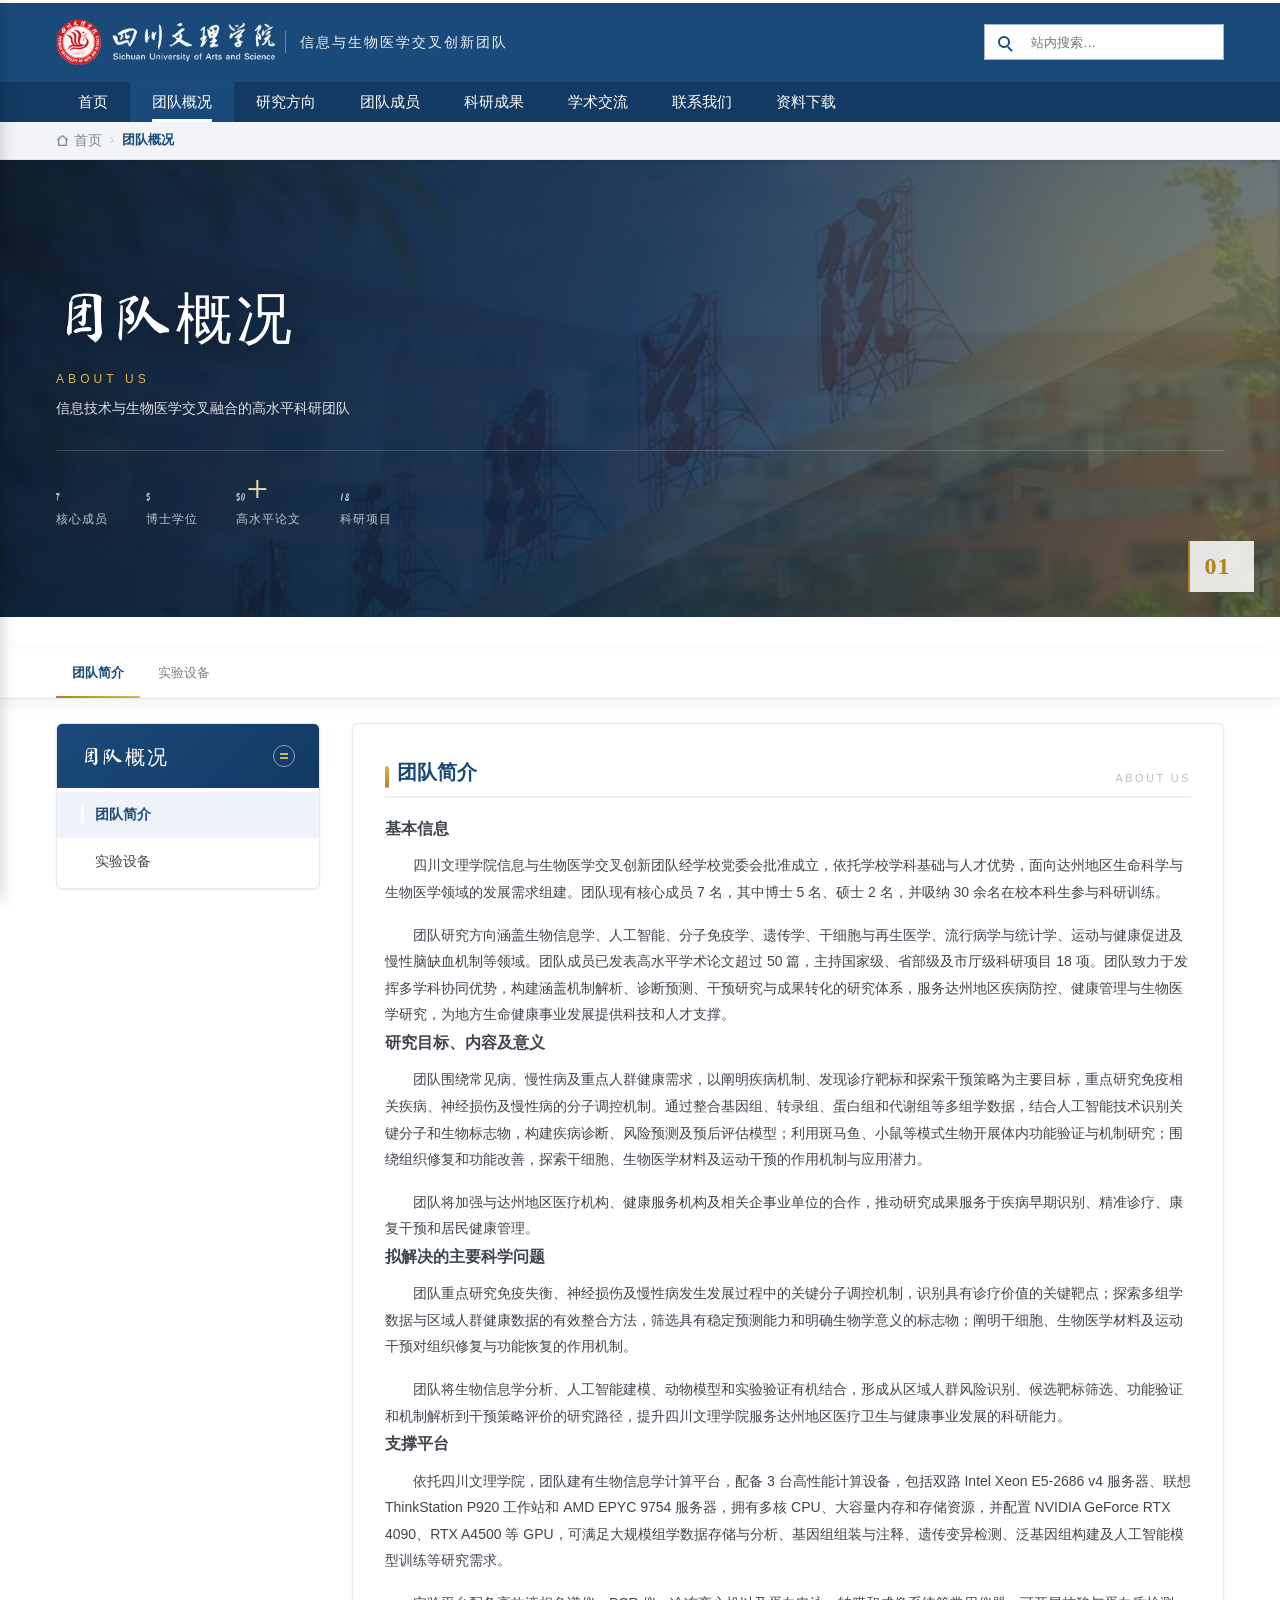
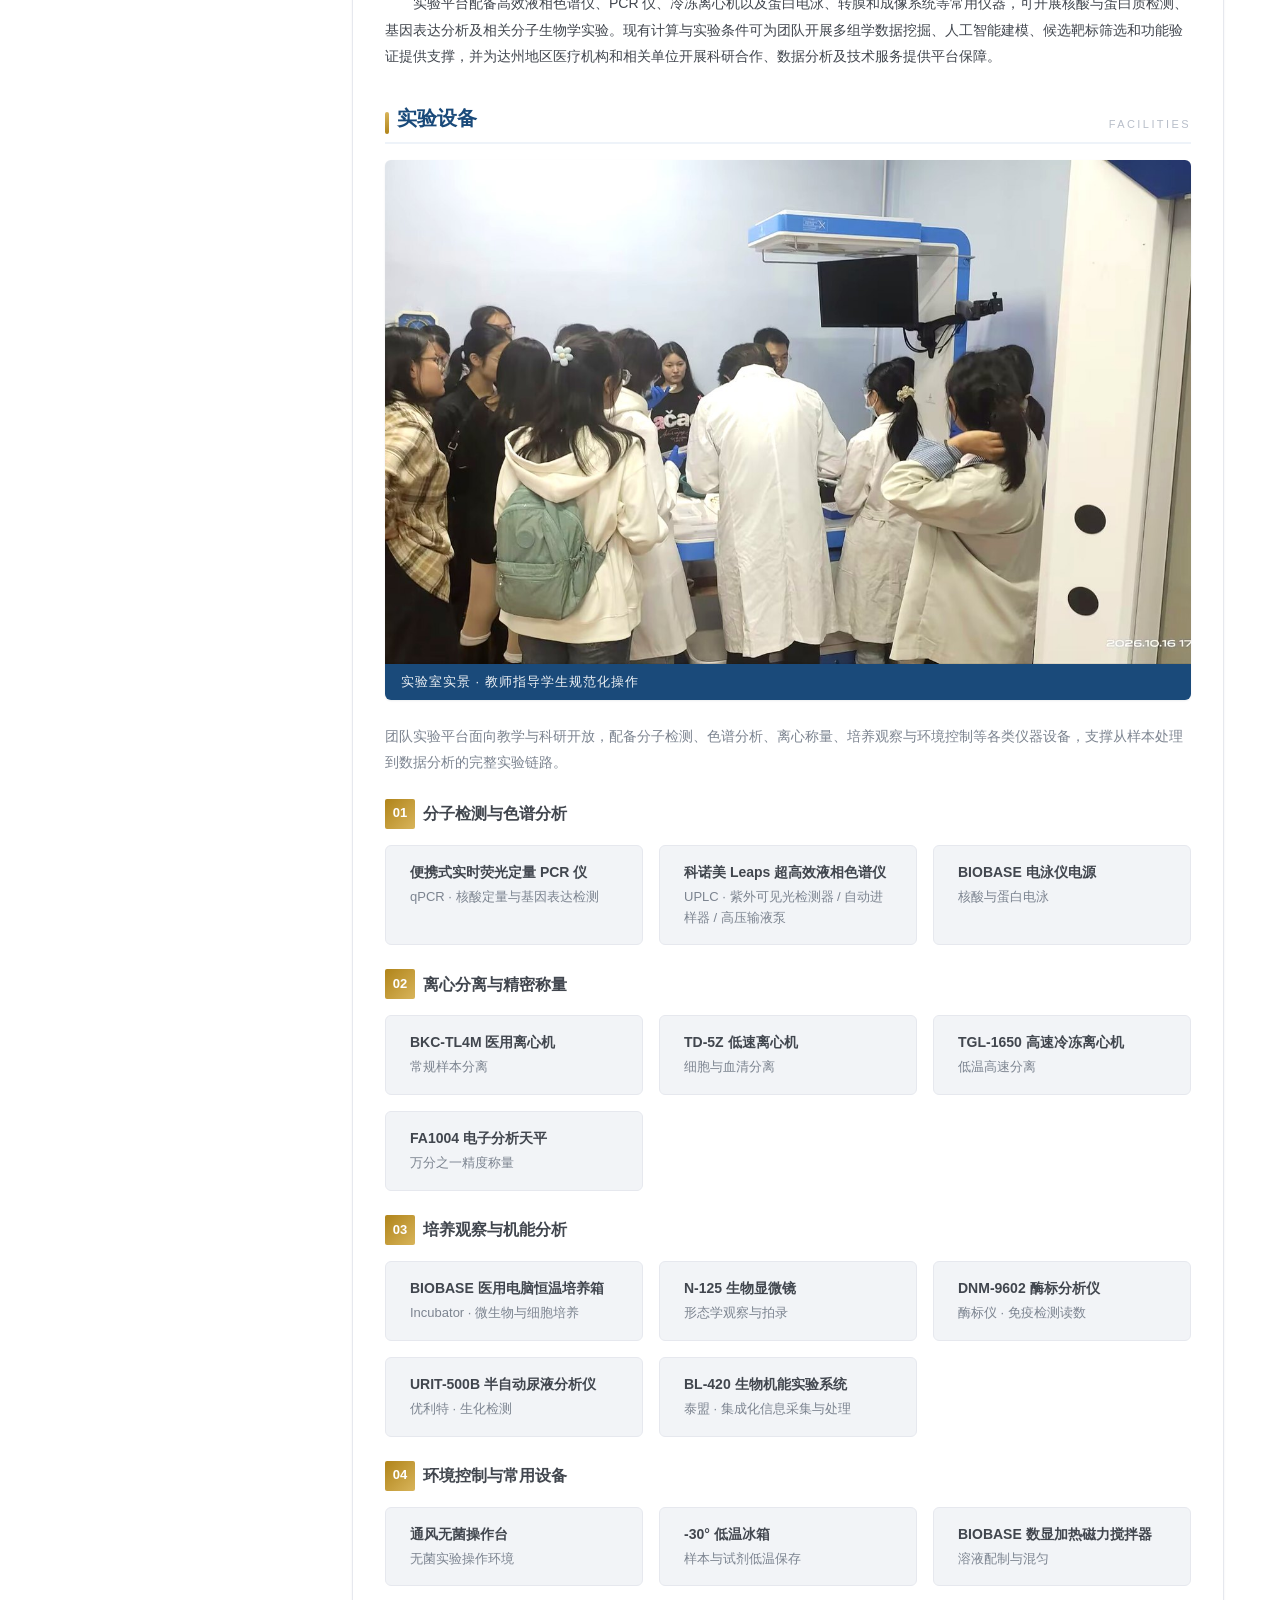
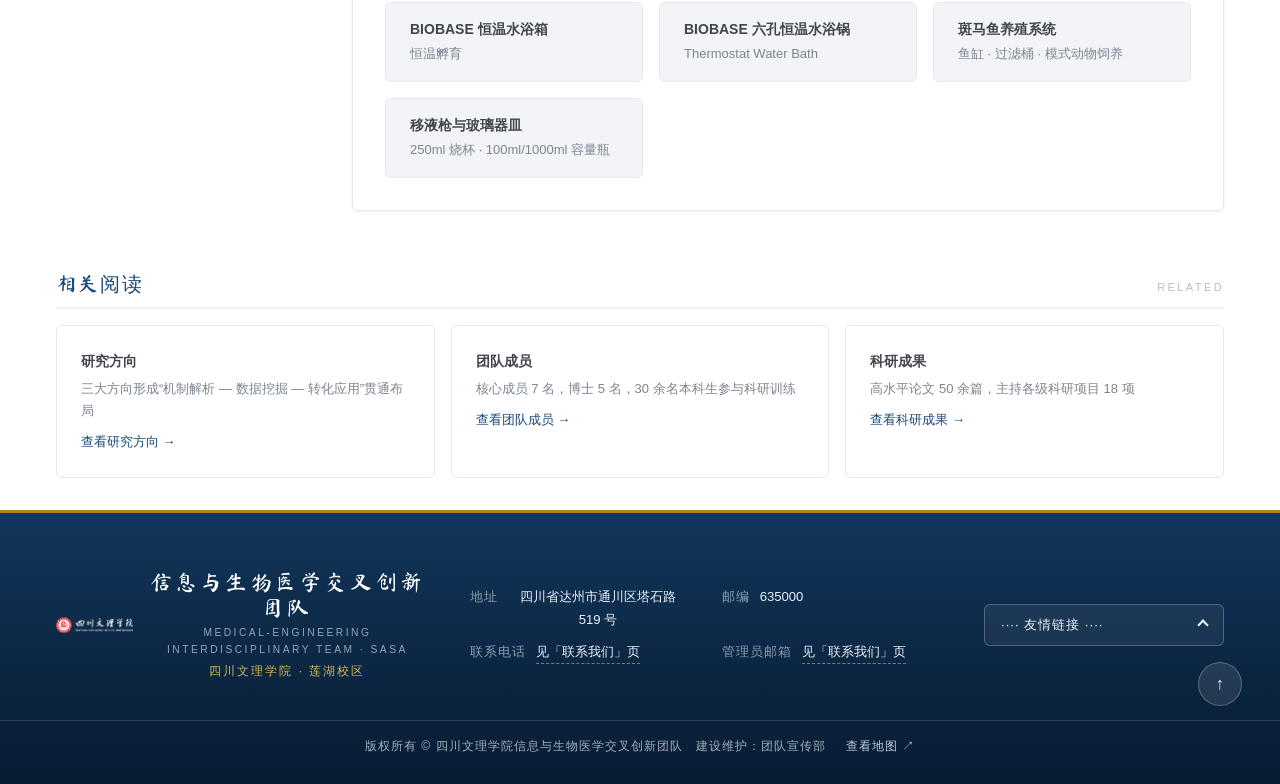
==== commit 39d89797: "二十七轮：团队概况新增实验设备栏目（左栏改团队简介+实验设备两项，19项设备分4组卡片+实景图）；首页banner加2张实验室实景幻灯片、相册加act4-6；团队成员页加胡瑞思老师主页链接(hurui" ====
--- a/about.html
+++ b/about.html
@@ -7,8 +7,8 @@
   <meta name="description" content="四川文理学院信息与生物医学交叉创新团队团队概况，聚焦信息技术与生物医学交叉研究。" />
     <link rel="icon" type="image/png" href="assets/favicon.png" />
 
-  <link rel="stylesheet" href="styles/main.css?v=202610152230" />
-  <link rel="stylesheet" href="styles/animations.css?v=202610152230" />
+  <link rel="stylesheet" href="styles/main.css?v=202610171300" />
+  <link rel="stylesheet" href="styles/animations.css?v=202610171300" />
 </head>
 <body>
     <div class="progress-rail" id="progressRail" aria-hidden="true"><span></span></div>
@@ -175,10 +175,8 @@
     </section>
     <nav class="sub-navbar" aria-label="本页栏目导航">
       <div class="container sub-navbar-inner">
-          <a class="sub-nav-link is-act" href="#info">基本信息</a>
-          <a class="sub-nav-link" href="#goal">研究目标与内容</a>
-          <a class="sub-nav-link" href="#problems">拟解决问题</a>
-          <a class="sub-nav-link" href="#platform">支撑平台</a>
+          <a class="sub-nav-link" href="#intro">团队简介</a>
+          <a class="sub-nav-link" href="#equipment">实验设备</a>
         <span class="sub-nav-ink" aria-hidden="true"></span>
       </div>
     </nav>
@@ -189,16 +187,14 @@
       <aside class="sub-side">
         <div class="sub-side-head"><b>团队概况</b><i aria-hidden="true"></i></div>
         <ul class="sub-menu">
-          <li class="sub-menu-item"><a href="about.html#info" class="active">基本信息</a></li>
-          <li class="sub-menu-item"><a href="about.html#goal">研究目标、内容及意义</a></li>
-          <li class="sub-menu-item"><a href="about.html#problems">拟解决的主要科学问题</a></li>
-          <li class="sub-menu-item"><a href="about.html#platform">支撑平台</a></li>
+          <li class="sub-menu-item"><a href="about.html#intro" class="active">团队简介</a></li>
+          <li class="sub-menu-item"><a href="about.html#equipment">实验设备</a></li>
         </ul>
       </aside>
         <div class="sub-main">
 <div class="content-card">
           <h2 class="content-title">团队简介<span class="content-title-en">ABOUT US</span></h2>
-          <div class="richtext" id="info">
+          <div class="richtext" id="intro">
             <h3 class="content-sub">基本信息</h3>
             <p>四川文理学院信息与生物医学交叉创新团队经学校党委会批准成立，依托学校学科基础与人才优势，面向达州地区生命科学与生物医学领域的发展需求组建。团队现有核心成员 7 名，其中博士 5 名、硕士 2 名，并吸纳 30 余名在校本科生参与科研训练。</p>
             <p>团队研究方向涵盖生物信息学、人工智能、分子免疫学、遗传学、干细胞与再生医学、流行病学与统计学、运动与健康促进及慢性脑缺血机制等领域。团队成员已发表高水平学术论文超过 50 篇，主持国家级、省部级及市厅级科研项目 18 项。团队致力于发挥多学科协同优势，构建涵盖机制解析、诊断预测、干预研究与成果转化的研究体系，服务达州地区疾病防控、健康管理与生物医学研究，为地方生命健康事业发展提供科技和人才支撑。</p>
@@ -217,6 +213,55 @@
             <h3 class="content-sub">支撑平台</h3>
             <p>依托四川文理学院，团队建有生物信息学计算平台，配备 3 台高性能计算设备，包括双路 Intel Xeon E5-2686 v4 服务器、联想 ThinkStation P920 工作站和 AMD EPYC 9754 服务器，拥有多核 CPU、大容量内存和存储资源，并配置 NVIDIA GeForce RTX 4090、RTX A4500 等 GPU，可满足大规模组学数据存储与分析、基因组组装与注释、遗传变异检测、泛基因组构建及人工智能模型训练等研究需求。</p>
             <p>实验平台配备高效液相色谱仪、PCR 仪、冷冻离心机以及蛋白电泳、转膜和成像系统等常用仪器，可开展核酸与蛋白质检测、基因表达分析及相关分子生物学实验。现有计算与实验条件可为团队开展多组学数据挖掘、人工智能建模、候选靶标筛选和功能验证提供支撑，并为达州地区医疗机构和相关单位开展科研合作、数据分析及技术服务提供平台保障。</p>
+          </div>
+          <h2 class="content-title" id="equipment" style="margin-top: var(--sp-xl);">实验设备<span class="content-title-en">FACILITIES</span></h2>
+          <figure class="eq-photo">
+            <img src="assets/gallery/act4.jpg" alt="团队实验室实景" loading="lazy" width="1280" height="800" />
+            <figcaption>实验室实景 · 教师指导学生规范化操作</figcaption>
+          </figure>
+          <p class="eq-lead">团队实验平台面向教学与科研开放，配备分子检测、色谱分析、离心称量、培养观察与环境控制等各类仪器设备，支撑从样本处理到数据分析的完整实验链路。</p>
+
+          <div class="eq-group">
+            <h3 class="eq-group-name"><span>01</span>分子检测与色谱分析</h3>
+            <div class="eq-grid">
+              <div class="eq-card"><b>便携式实时荧光定量 PCR 仪</b><span>qPCR · 核酸定量与基因表达检测</span></div>
+              <div class="eq-card"><b>科诺美 Leaps 超高效液相色谱仪</b><span>UPLC · 紫外可见光检测器 / 自动进样器 / 高压输液泵</span></div>
+              <div class="eq-card"><b>BIOBASE 电泳仪电源</b><span>核酸与蛋白电泳</span></div>
+            </div>
+          </div>
+
+          <div class="eq-group">
+            <h3 class="eq-group-name"><span>02</span>离心分离与精密称量</h3>
+            <div class="eq-grid">
+              <div class="eq-card"><b>BKC-TL4M 医用离心机</b><span>常规样本分离</span></div>
+              <div class="eq-card"><b>TD-5Z 低速离心机</b><span>细胞与血清分离</span></div>
+              <div class="eq-card"><b>TGL-1650 高速冷冻离心机</b><span>低温高速分离</span></div>
+              <div class="eq-card"><b>FA1004 电子分析天平</b><span>万分之一精度称量</span></div>
+            </div>
+          </div>
+
+          <div class="eq-group">
+            <h3 class="eq-group-name"><span>03</span>培养观察与机能分析</h3>
+            <div class="eq-grid">
+              <div class="eq-card"><b>BIOBASE 医用电脑恒温培养箱</b><span>Incubator · 微生物与细胞培养</span></div>
+              <div class="eq-card"><b>N-125 生物显微镜</b><span>形态学观察与拍录</span></div>
+              <div class="eq-card"><b>DNM-9602 酶标分析仪</b><span>酶标仪 · 免疫检测读数</span></div>
+              <div class="eq-card"><b>URIT-500B 半自动尿液分析仪</b><span>优利特 · 生化检测</span></div>
+              <div class="eq-card"><b>BL-420 生物机能实验系统</b><span>泰盟 · 集成化信息采集与处理</span></div>
+            </div>
+          </div>
+
+          <div class="eq-group">
+            <h3 class="eq-group-name"><span>04</span>环境控制与常用设备</h3>
+            <div class="eq-grid">
+              <div class="eq-card"><b>通风无菌操作台</b><span>无菌实验操作环境</span></div>
+              <div class="eq-card"><b>-30&deg; 低温冰箱</b><span>样本与试剂低温保存</span></div>
+              <div class="eq-card"><b>BIOBASE 数显加热磁力搅拌器</b><span>溶液配制与混匀</span></div>
+              <div class="eq-card"><b>BIOBASE 恒温水浴箱</b><span>恒温孵育</span></div>
+              <div class="eq-card"><b>BIOBASE 六孔恒温水浴锅</b><span>Thermostat Water Bath</span></div>
+              <div class="eq-card"><b>斑马鱼养殖系统</b><span>鱼缸 · 过滤桶 · 模式动物饲养</span></div>
+              <div class="eq-card"><b>移液枪与玻璃器皿</b><span>250ml 烧杯 · 100ml/1000ml 容量瓶</span></div>
+            </div>
           </div>
         </div>
         </div>
@@ -279,7 +324,7 @@
     </button>
   </footer>
 
-  <script src="scripts/main.js?v=202610152230"></script>
-  <script src="scripts/animations.js?v=202610152230"></script>
+  <script src="scripts/main.js?v=202610171300"></script>
+  <script src="scripts/animations.js?v=202610171300"></script>
 </body>
 </html>
--- a/styles/main.css
+++ b/styles/main.css
@@ -6747,3 +6747,192 @@
   .page-hero .page-sub,
   .page-hero .hero-stats { animation: none; }
 }
+
+
+/* =============================================================
+   R27 · 实验设备模块 / 成员个人主页卡 / 带头人主页链接
+   ============================================================= */
+.eq-photo {
+  margin: 0 0 var(--sp-lg);
+  border-radius: var(--radius-md);
+  overflow: hidden;
+  box-shadow: var(--shadow-sm);
+}
+.eq-photo img { display: block; width: 100%; height: auto; }
+.eq-photo figcaption {
+  padding: var(--sp-sm) var(--sp-md);
+  background: var(--color-primary);
+  color: rgba(255, 255, 255, 0.92);
+  font-size: var(--text-sm);
+  letter-spacing: 1px;
+}
+.eq-lead {
+  margin: 0 0 var(--sp-lg);
+  color: var(--color-text-sub);
+  font-size: var(--text-base);
+  line-height: 1.8;
+}
+.eq-group { margin-bottom: var(--sp-lg); }
+.eq-group:last-child { margin-bottom: 0; }
+.eq-group-name {
+  display: flex;
+  align-items: center;
+  gap: var(--sp-sm);
+  margin: 0 0 var(--sp-md);
+  color: var(--color-text);
+  font-size: var(--text-lg);
+  font-weight: 600;
+}
+.eq-group-name span {
+  display: inline-flex;
+  align-items: center;
+  justify-content: center;
+  width: 30px;
+  height: 30px;
+  border-radius: var(--radius-sm);
+  background: linear-gradient(135deg, #b0841a, #d8b45a);
+  color: #fff;
+  font-size: var(--text-sm);
+  font-weight: 700;
+}
+.eq-grid {
+  display: grid;
+  grid-template-columns: repeat(auto-fill, minmax(240px, 1fr));
+  gap: var(--sp-md);
+}
+.eq-card {
+  position: relative;
+  padding: var(--sp-md) var(--sp-lg);
+  background: var(--color-surface-muted);
+  border: 1px solid var(--color-border);
+  border-radius: var(--radius-md);
+  transition: transform 0.3s var(--ease), box-shadow 0.3s var(--ease), border-color 0.3s var(--ease), background-color 0.3s var(--ease);
+}
+.eq-card::before {
+  content: "";
+  position: absolute;
+  left: 0;
+  top: 0;
+  bottom: 0;
+  width: 3px;
+  background: linear-gradient(180deg, #b0841a, #d8b45a);
+  opacity: 0;
+  transition: opacity 0.3s var(--ease);
+}
+.eq-card:hover {
+  transform: translateY(-4px);
+  background: var(--color-surface);
+  border-color: rgba(176, 132, 26, 0.45);
+  box-shadow: var(--shadow-md);
+}
+.eq-card:hover::before { opacity: 1; }
+.eq-card b {
+  display: block;
+  color: var(--color-text);
+  font-size: var(--text-base);
+  font-weight: 600;
+  line-height: 1.5;
+}
+.eq-card span {
+  display: block;
+  margin-top: 4px;
+  color: var(--color-text-sub);
+  font-size: var(--text-sm);
+  line-height: 1.6;
+}
+
+.lead-prof {
+  display: flex;
+  align-items: center;
+  gap: var(--sp-md);
+  margin: 0 0 var(--sp-lg);
+  padding: var(--sp-md) var(--sp-lg);
+  border: 1px solid rgba(176, 132, 26, 0.45);
+  border-radius: var(--radius-md);
+  background: linear-gradient(120deg, rgba(216, 180, 90, 0.12), rgba(176, 132, 26, 0.04));
+  text-decoration: none;
+  transition: transform 0.3s var(--ease), box-shadow 0.3s var(--ease);
+}
+.lead-prof:hover { transform: translateY(-3px); box-shadow: var(--shadow-md); }
+.lead-prof-badge {
+  flex: 0 0 auto;
+  display: inline-flex;
+  align-items: center;
+  justify-content: center;
+  width: 52px;
+  height: 52px;
+  border-radius: var(--radius-full);
+  background: linear-gradient(135deg, var(--color-primary), var(--color-primary-700));
+  color: #fff;
+  font-size: var(--text-sm);
+  font-weight: 600;
+  letter-spacing: 2px;
+}
+.lead-prof-body { min-width: 0; }
+.lead-prof-body b {
+  display: block;
+  color: var(--color-text);
+  font-size: var(--text-base);
+  font-weight: 600;
+}
+.lead-prof-body > span {
+  display: block;
+  margin-top: 2px;
+  color: var(--color-text-sub);
+  font-size: var(--text-sm);
+}
+.lead-prof em {
+  margin-left: auto;
+  flex: 0 0 auto;
+  color: var(--color-primary);
+  font-size: var(--text-sm);
+  font-style: normal;
+  font-weight: 600;
+  white-space: nowrap;
+}
+
+.stu-lead {
+  margin: 0 0 var(--sp-md);
+  color: var(--color-text-sub);
+  font-size: var(--text-base);
+}
+.stu-grid {
+  display: grid;
+  grid-template-columns: repeat(auto-fill, minmax(180px, 1fr));
+  gap: var(--sp-md);
+}
+.stu-card {
+  display: block;
+  padding: var(--sp-md) var(--sp-lg);
+  border: 1px solid var(--color-border);
+  border-radius: var(--radius-md);
+  background: var(--color-surface-muted);
+  text-decoration: none;
+  text-align: center;
+  transition: transform 0.3s var(--ease), box-shadow 0.3s var(--ease), border-color 0.3s var(--ease), background-color 0.3s var(--ease);
+}
+.stu-card:hover {
+  transform: translateY(-4px);
+  background: var(--color-primary-50);
+  border-color: rgba(176, 132, 26, 0.5);
+  box-shadow: var(--shadow-md);
+}
+.stu-card b {
+  display: block;
+  color: var(--color-text);
+  font-size: var(--text-base);
+  font-weight: 600;
+}
+.stu-card span {
+  display: block;
+  margin-top: 4px;
+  color: var(--color-primary);
+  font-size: var(--text-sm);
+}
+
+@media (max-width: 900px) {
+  .eq-grid { grid-template-columns: 1fr; }
+  .stu-grid { grid-template-columns: repeat(2, 1fr); }
+  .lead-prof { flex-wrap: wrap; }
+  .lead-prof em { margin-left: 0; }
+}
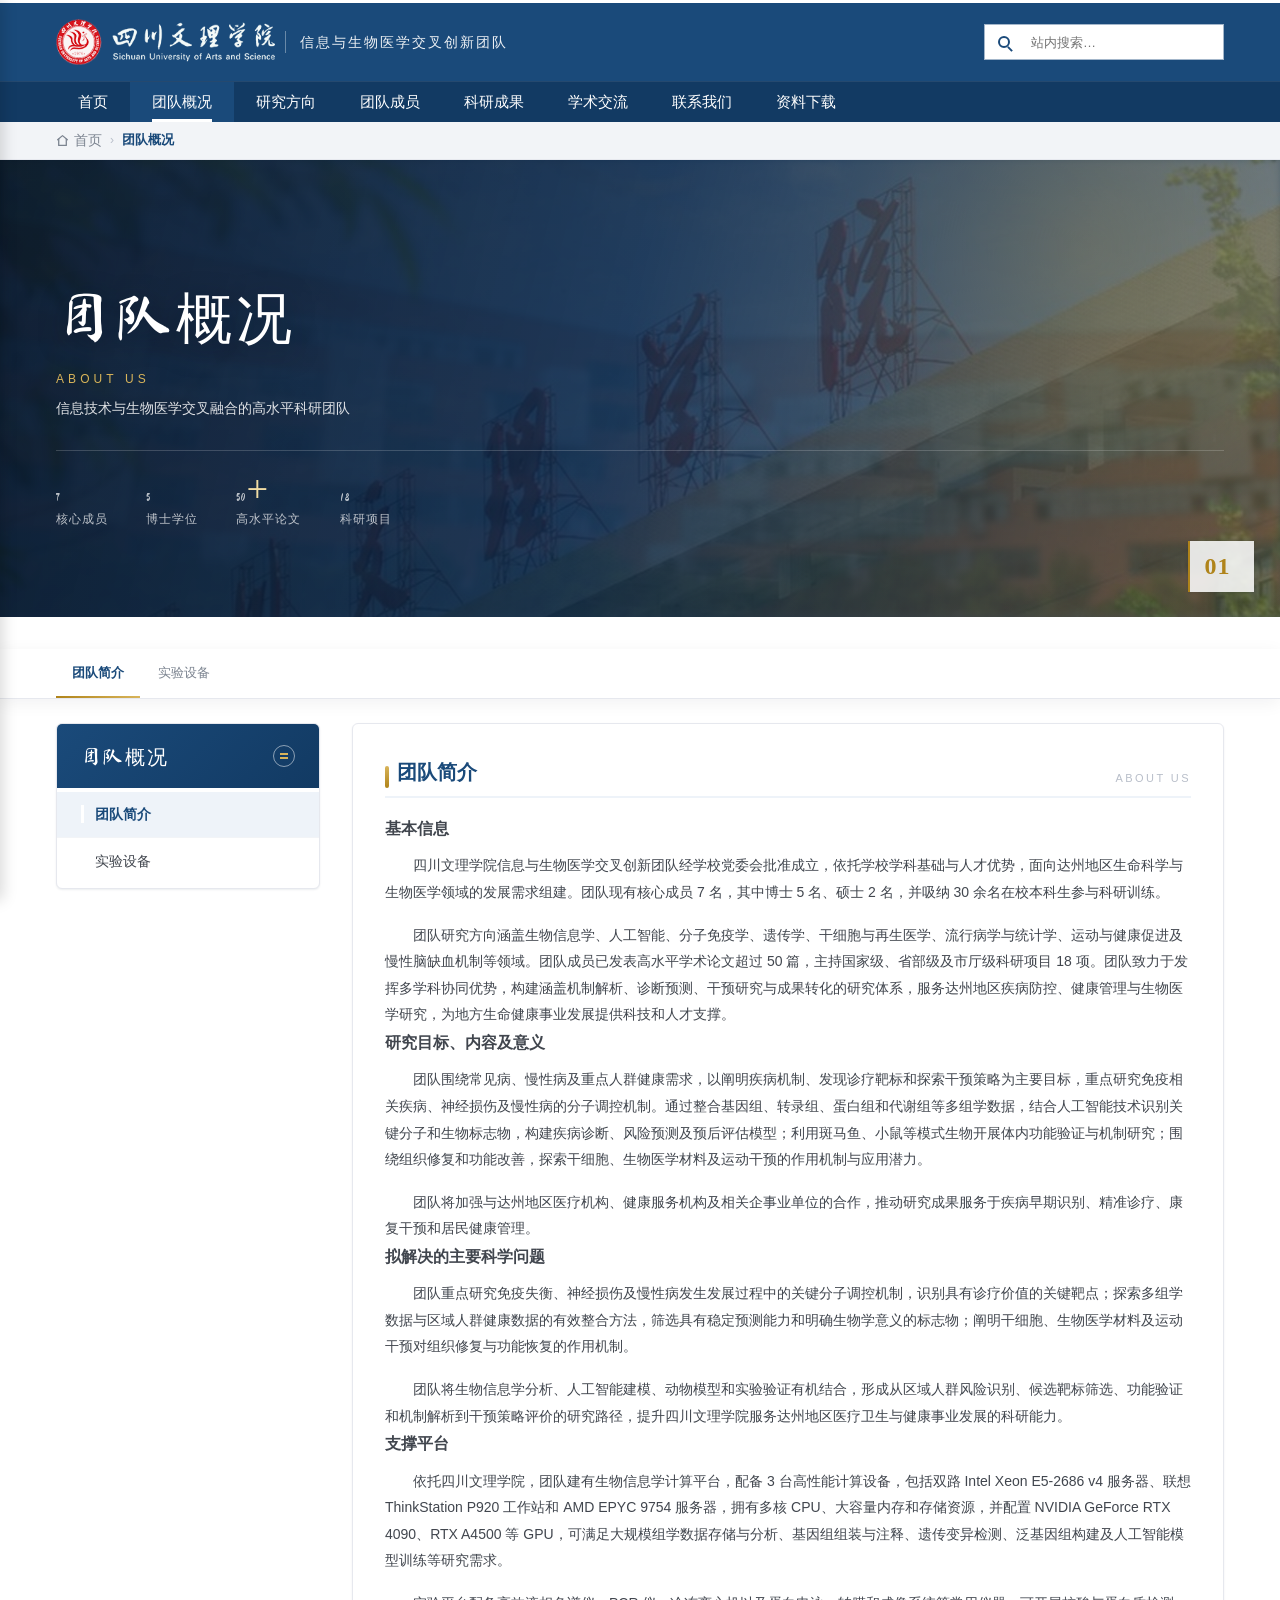
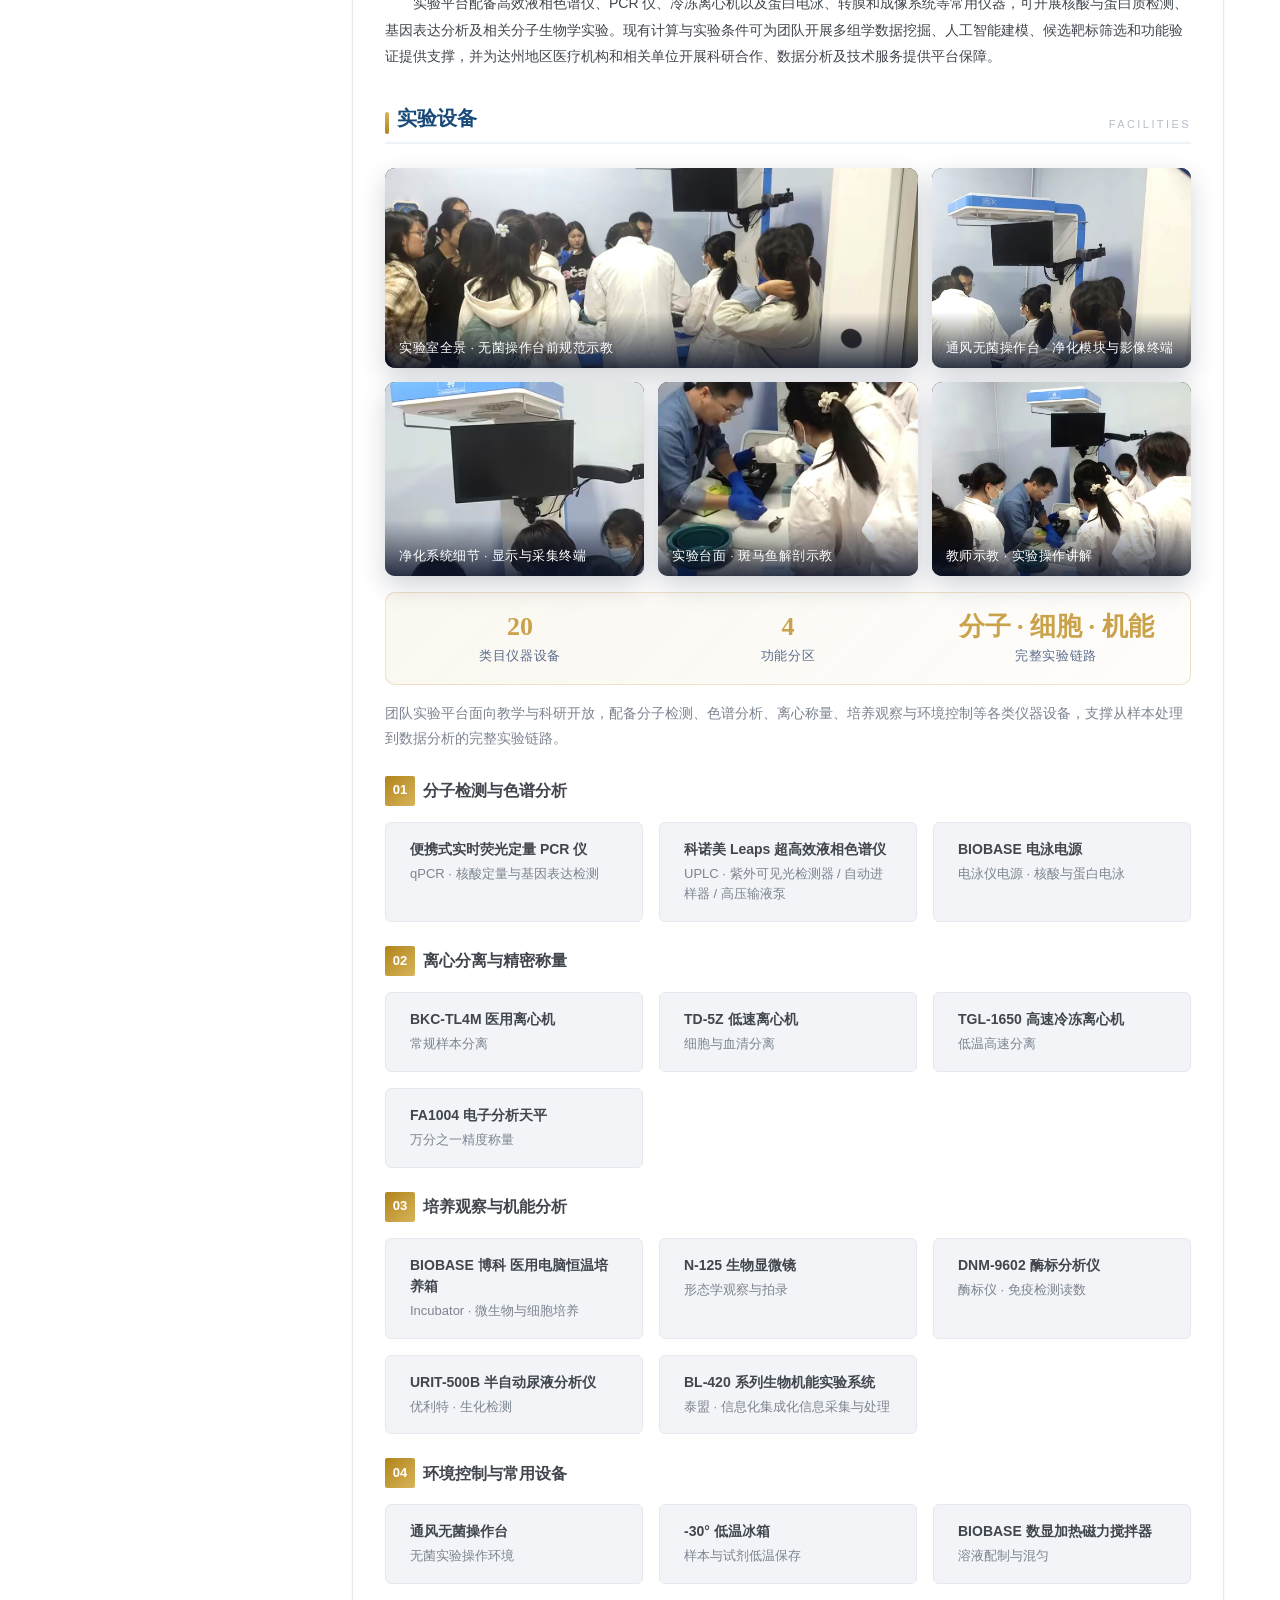
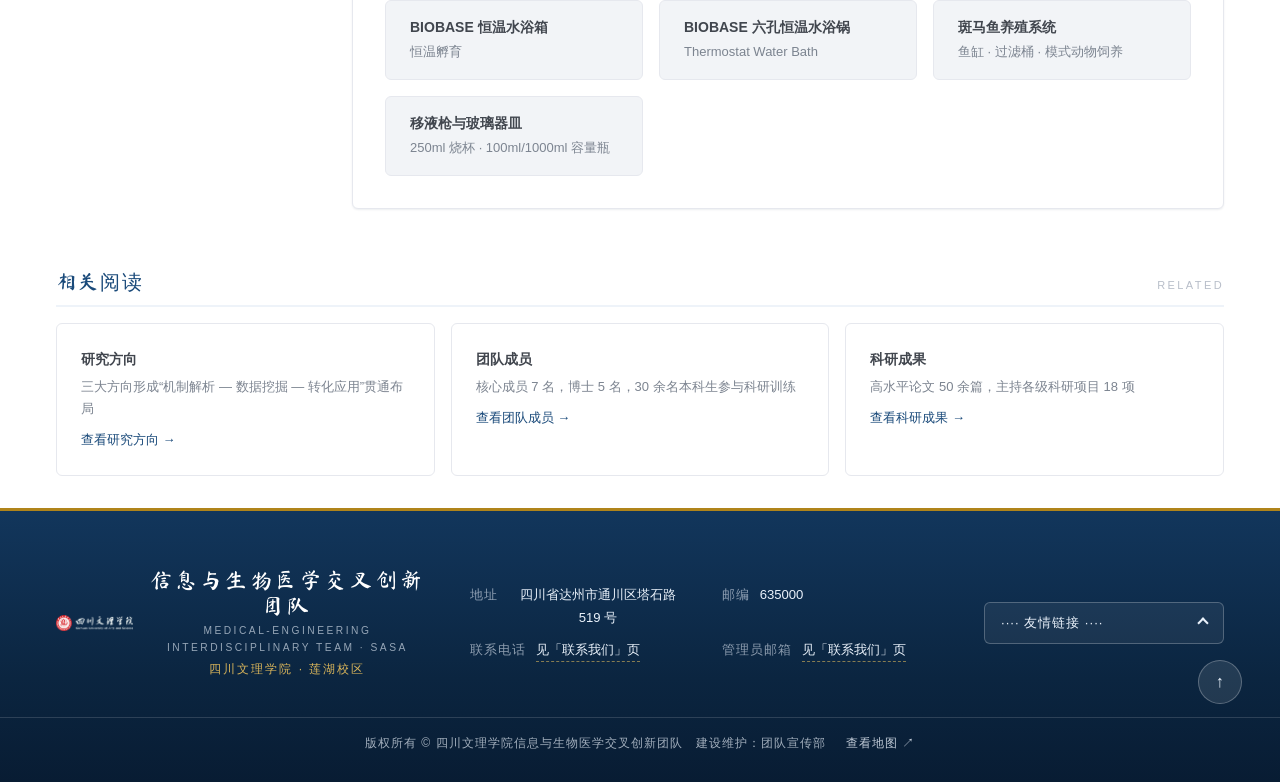
==== commit db7e7878: "about: 实验设备区图片画廊化（5图+统计条+型号补全）" ====
--- a/about.html
+++ b/about.html
@@ -7,8 +7,8 @@
   <meta name="description" content="四川文理学院信息与生物医学交叉创新团队团队概况，聚焦信息技术与生物医学交叉研究。" />
     <link rel="icon" type="image/png" href="assets/favicon.png" />
 
-  <link rel="stylesheet" href="styles/main.css?v=202610171300" />
-  <link rel="stylesheet" href="styles/animations.css?v=202610171300" />
+  <link rel="stylesheet" href="styles/main.css?v=202610171800" />
+  <link rel="stylesheet" href="styles/animations.css?v=202610171800" />
 </head>
 <body>
     <div class="progress-rail" id="progressRail" aria-hidden="true"><span></span></div>
@@ -215,10 +215,33 @@
             <p>实验平台配备高效液相色谱仪、PCR 仪、冷冻离心机以及蛋白电泳、转膜和成像系统等常用仪器，可开展核酸与蛋白质检测、基因表达分析及相关分子生物学实验。现有计算与实验条件可为团队开展多组学数据挖掘、人工智能建模、候选靶标筛选和功能验证提供支撑，并为达州地区医疗机构和相关单位开展科研合作、数据分析及技术服务提供平台保障。</p>
           </div>
           <h2 class="content-title" id="equipment" style="margin-top: var(--sp-xl);">实验设备<span class="content-title-en">FACILITIES</span></h2>
-          <figure class="eq-photo">
-            <img src="assets/gallery/act4.jpg" alt="团队实验室实景" loading="lazy" width="1280" height="800" />
-            <figcaption>实验室实景 · 教师指导学生规范化操作</figcaption>
-          </figure>
+          <div class="eq-gallery" aria-label="实验室实景图集">
+            <figure class="eq-shot is-wide">
+              <img src="assets/gallery/act4.jpg" alt="实验室全景——学生在无菌操作台前进行规范操作训练" loading="lazy" width="1280" height="800" />
+              <figcaption>实验室全景 · 无菌操作台前规范示教</figcaption>
+            </figure>
+            <figure class="eq-shot">
+              <img src="assets/gallery/eq1.jpg" alt="通风无菌操作台——顶部净化模块与影像采集终端" loading="lazy" width="960" height="720" />
+              <figcaption>通风无菌操作台 · 净化模块与影像终端</figcaption>
+            </figure>
+            <figure class="eq-shot">
+              <img src="assets/gallery/eq3.jpg" alt="净化系统细节——显示与采集终端" loading="lazy" width="960" height="720" />
+              <figcaption>净化系统细节 · 显示与采集终端</figcaption>
+            </figure>
+            <figure class="eq-shot">
+              <img src="assets/gallery/eq2.jpg" alt="实验台面——斑马鱼解剖示教操作" loading="lazy" width="960" height="720" />
+              <figcaption>实验台面 · 斑马鱼解剖示教</figcaption>
+            </figure>
+            <figure class="eq-shot">
+              <img src="assets/gallery/act5.jpg" alt="教师示教——实验操作讲解场景" loading="lazy" width="1280" height="800" />
+              <figcaption>教师示教 · 实验操作讲解</figcaption>
+            </figure>
+          </div>
+          <div class="eq-summary" role="list" aria-label="设备概况统计">
+            <div class="eq-sum-cell" role="listitem"><b>20</b><span>类目仪器设备</span></div>
+            <div class="eq-sum-cell" role="listitem"><b>4</b><span>功能分区</span></div>
+            <div class="eq-sum-cell" role="listitem"><b>分子 &middot; 细胞 &middot; 机能</b><span>完整实验链路</span></div>
+          </div>
           <p class="eq-lead">团队实验平台面向教学与科研开放，配备分子检测、色谱分析、离心称量、培养观察与环境控制等各类仪器设备，支撑从样本处理到数据分析的完整实验链路。</p>
 
           <div class="eq-group">
@@ -226,7 +249,7 @@
             <div class="eq-grid">
               <div class="eq-card"><b>便携式实时荧光定量 PCR 仪</b><span>qPCR · 核酸定量与基因表达检测</span></div>
               <div class="eq-card"><b>科诺美 Leaps 超高效液相色谱仪</b><span>UPLC · 紫外可见光检测器 / 自动进样器 / 高压输液泵</span></div>
-              <div class="eq-card"><b>BIOBASE 电泳仪电源</b><span>核酸与蛋白电泳</span></div>
+              <div class="eq-card"><b>BIOBASE 电泳电源</b><span>电泳仪电源 · 核酸与蛋白电泳</span></div>
             </div>
           </div>
 
@@ -243,11 +266,11 @@
           <div class="eq-group">
             <h3 class="eq-group-name"><span>03</span>培养观察与机能分析</h3>
             <div class="eq-grid">
-              <div class="eq-card"><b>BIOBASE 医用电脑恒温培养箱</b><span>Incubator · 微生物与细胞培养</span></div>
+              <div class="eq-card"><b>BIOBASE 博科 医用电脑恒温培养箱</b><span>Incubator · 微生物与细胞培养</span></div>
               <div class="eq-card"><b>N-125 生物显微镜</b><span>形态学观察与拍录</span></div>
               <div class="eq-card"><b>DNM-9602 酶标分析仪</b><span>酶标仪 · 免疫检测读数</span></div>
               <div class="eq-card"><b>URIT-500B 半自动尿液分析仪</b><span>优利特 · 生化检测</span></div>
-              <div class="eq-card"><b>BL-420 生物机能实验系统</b><span>泰盟 · 集成化信息采集与处理</span></div>
+              <div class="eq-card"><b>BL-420 系列生物机能实验系统</b><span>泰盟 · 信息化集成化信息采集与处理</span></div>
             </div>
           </div>
 
@@ -324,7 +347,7 @@
     </button>
   </footer>
 
-  <script src="scripts/main.js?v=202610171300"></script>
-  <script src="scripts/animations.js?v=202610171300"></script>
+  <script src="scripts/main.js?v=202610171800"></script>
+  <script src="scripts/animations.js?v=202610171800"></script>
 </body>
 </html>
--- a/styles/main.css
+++ b/styles/main.css
@@ -6936,3 +6936,152 @@
   .lead-prof { flex-wrap: wrap; }
   .lead-prof em { margin-left: 0; }
 }
+
+/* ---------- R28 · 团队成员卡（可点击外链） ---------- */
+.member-card.is-link {
+  display: flex;
+  flex-direction: column;
+  align-items: center;
+  color: inherit;
+  text-decoration: none;
+  cursor: pointer;
+  transition: transform 0.3s var(--ease), box-shadow 0.3s var(--ease),
+    border-color 0.3s var(--ease), background-color 0.3s var(--ease);
+}
+.member-card.is-link:hover {
+  transform: translateY(-4px);
+  border-color: rgba(176, 132, 26, 0.5);
+  background: var(--color-primary-50);
+  box-shadow: var(--shadow-md);
+}
+.member-card.is-link:hover .member-name { color: var(--color-primary); }
+.member-card.is-link .member-info { color: var(--color-primary); }
+
+/* 头部人物区：整块可点 + 显式链接按钮 */
+.people-main { cursor: pointer; }
+.people-link {
+  display: inline-flex;
+  align-items: center;
+  gap: 6px;
+  margin-top: var(--sp-sm);
+  padding: 6px 14px;
+  border: 1px solid rgba(176, 132, 26, 0.5);
+  border-radius: var(--radius-full);
+  background: rgba(216, 180, 90, 0.12);
+  color: var(--color-primary);
+  font-size: var(--text-sm);
+  font-weight: 600;
+  text-decoration: none;
+  transition: transform 0.28s var(--ease), box-shadow 0.28s var(--ease),
+    background-color 0.28s var(--ease);
+}
+.people-link:hover {
+  transform: translateY(-2px);
+  background: rgba(216, 180, 90, 0.22);
+  box-shadow: 0 6px 16px rgba(176, 132, 26, 0.18);
+}
+.people-link i { font-style: normal; }
+
+/* ---------- R29 · 科研成果页空状态 ---------- */
+.achv-note {
+  margin: 0 0 var(--sp-lg);
+  padding: var(--sp-md) var(--sp-lg);
+  border-left: 3px solid #b0841a;
+  background: var(--color-primary-50);
+  color: var(--color-text-sub);
+  font-size: var(--text-sm);
+  line-height: 1.8;
+}
+.achv-empty {
+  margin: 0 0 var(--sp-lg);
+  padding: var(--sp-lg);
+  border: 1px dashed var(--color-neutral-300);
+  border-radius: var(--radius-md);
+  background: var(--color-surface-muted);
+  text-align: center;
+}
+.achv-empty b {
+  display: block;
+  color: var(--color-text);
+  font-size: var(--text-base);
+  font-weight: 600;
+}
+.achv-empty span {
+  display: block;
+  margin-top: 6px;
+  color: var(--color-text-sub);
+  font-size: var(--text-sm);
+  line-height: 1.8;
+}
+
+/* R31: 设备画廊 */
+.eq-gallery {
+  display: grid;
+  grid-template-columns: repeat(3, 1fr);
+  gap: 14px;
+  margin: var(--sp-lg) 0 var(--sp-md);
+}
+.eq-shot {
+  margin: 0;
+  position: relative;
+  border-radius: var(--r-md, 10px);
+  overflow: hidden;
+  background: #0b1530;
+  box-shadow: 0 10px 26px rgba(8, 20, 48, .18);
+  transition: transform .45s cubic-bezier(.2, .7, .2, 1), box-shadow .45s;
+}
+.eq-shot img {
+  display: block;
+  width: 100%;
+  height: 100%;
+  aspect-ratio: 4 / 3;
+  object-fit: cover;
+  transition: transform .6s cubic-bezier(.2, .7, .2, 1);
+}
+.eq-shot figcaption {
+  position: absolute;
+  left: 0; right: 0; bottom: 0;
+  padding: 26px 14px 10px;
+  font-size: 12.5px;
+  letter-spacing: .04em;
+  color: #fff;
+  background: linear-gradient(180deg, transparent, rgba(7, 16, 38, .82));
+}
+.eq-shot.is-wide { grid-column: span 2; }
+.eq-shot.is-wide img { aspect-ratio: 8 / 3; }
+.eq-shot:hover { transform: translateY(-4px); box-shadow: 0 18px 38px rgba(8, 20, 48, .26); }
+.eq-shot:hover img { transform: scale(1.05); }
+
+/* R31: 设备统计条 */
+.eq-summary {
+  display: grid;
+  grid-template-columns: repeat(3, 1fr);
+  gap: 12px;
+  margin: 0 0 var(--sp-md);
+  padding: 18px 6px;
+  background: linear-gradient(135deg, rgba(201, 162, 74, .08), rgba(201, 162, 74, .02));
+  border: 1px solid rgba(201, 162, 74, .28);
+  border-radius: var(--r-md, 10px);
+}
+.eq-sum-cell { text-align: center; }
+.eq-sum-cell b {
+  display: block;
+  font-family: var(--f-serif, serif);
+  font-size: 26px;
+  line-height: 1.2;
+  color: var(--c-gold, #c9a24a);
+}
+.eq-sum-cell span {
+  display: block;
+  margin-top: 4px;
+  font-size: 12.5px;
+  color: var(--c-muted, #5a6b8c);
+  letter-spacing: .05em;
+}
+
+@media (max-width: 900px) {
+  .eq-gallery { grid-template-columns: 1fr 1fr; }
+  .eq-shot.is-wide { grid-column: span 2; }
+  .eq-shot.is-wide img { aspect-ratio: 16 / 9; }
+  .eq-summary { grid-template-columns: 1fr; gap: 8px; }
+}
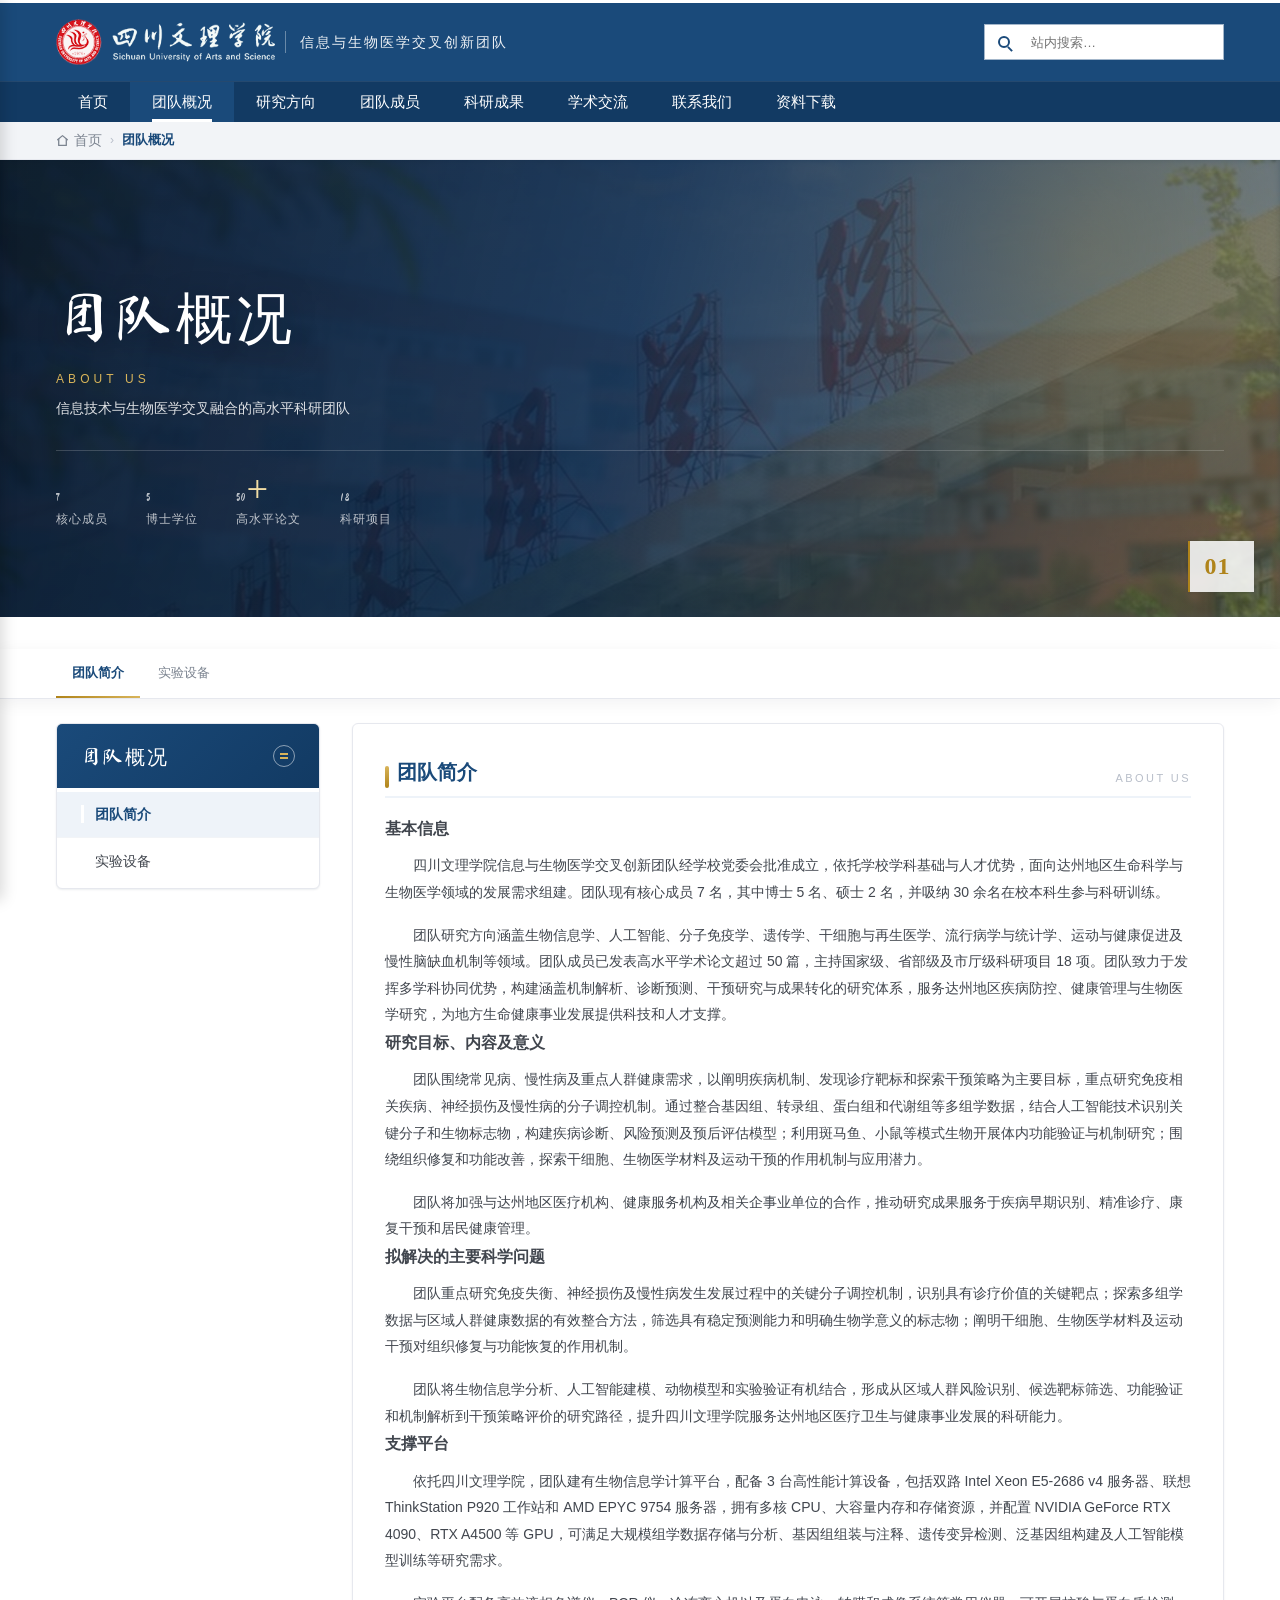
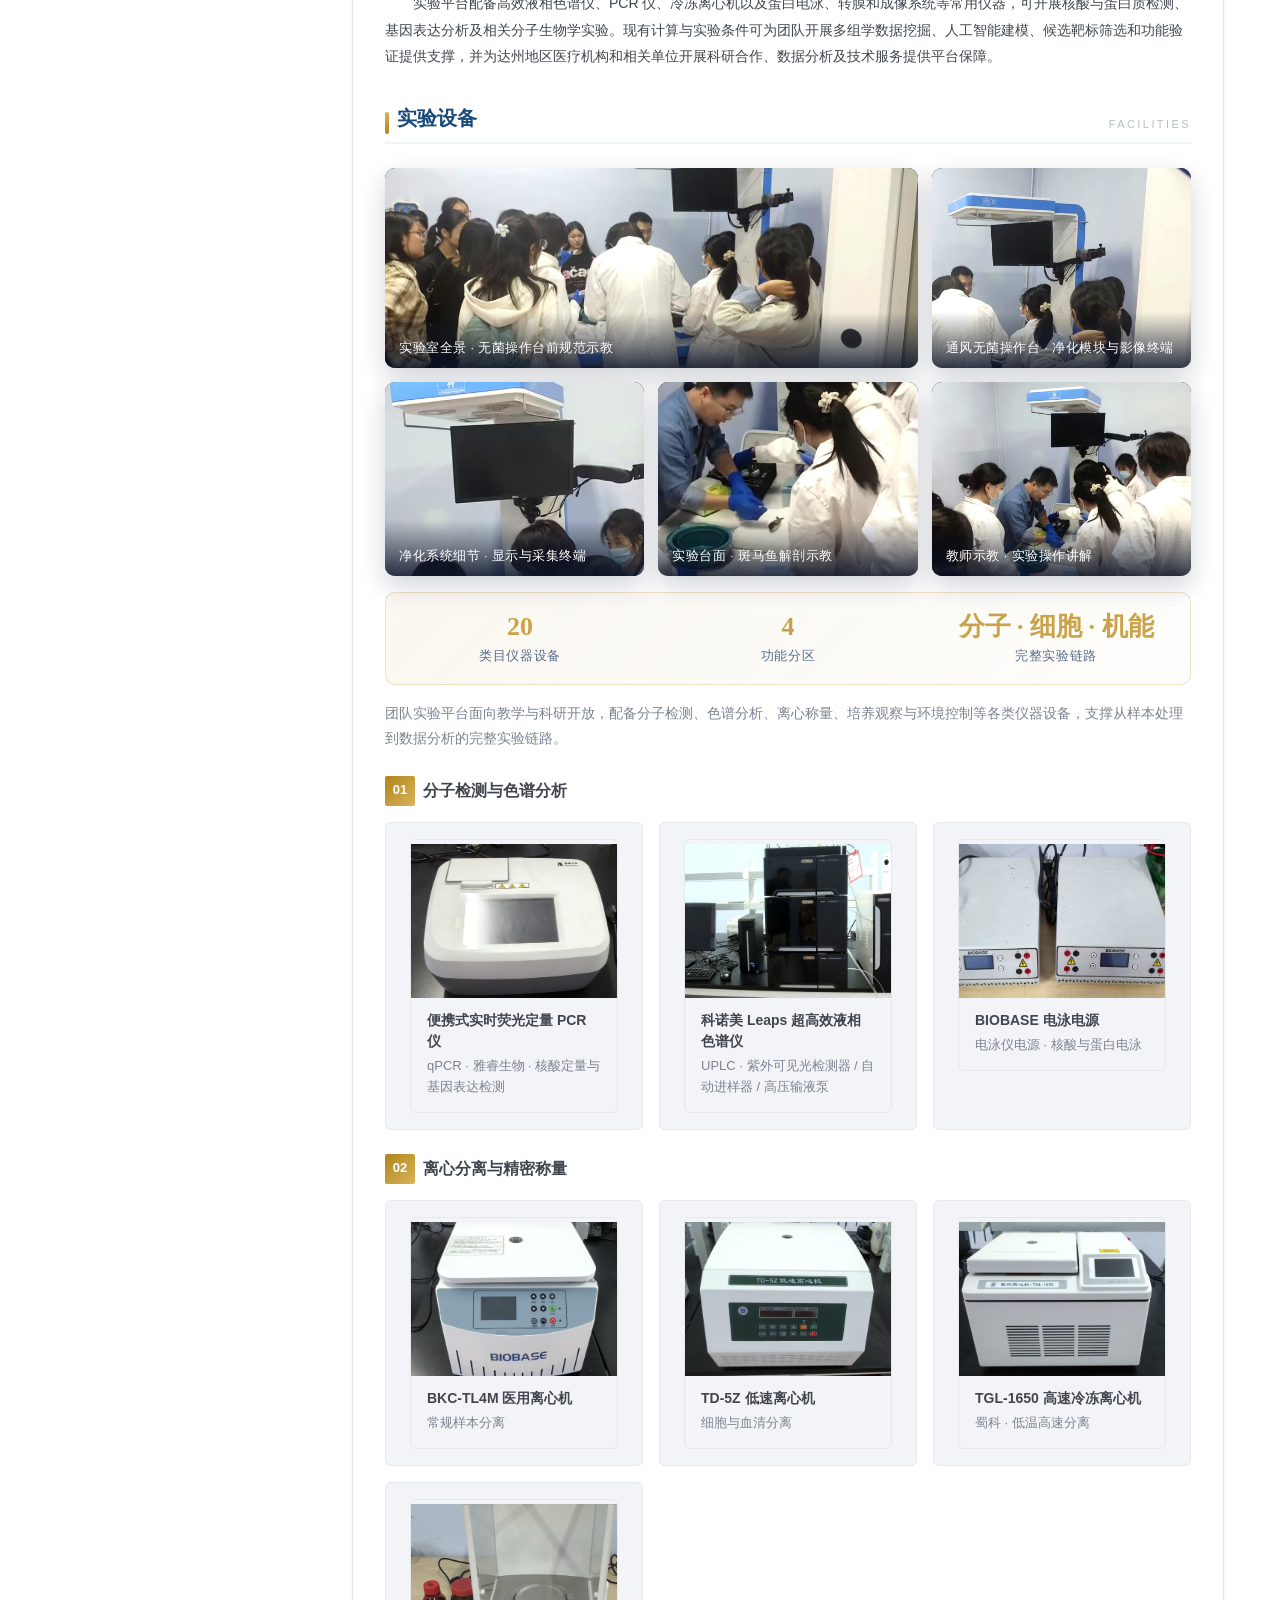
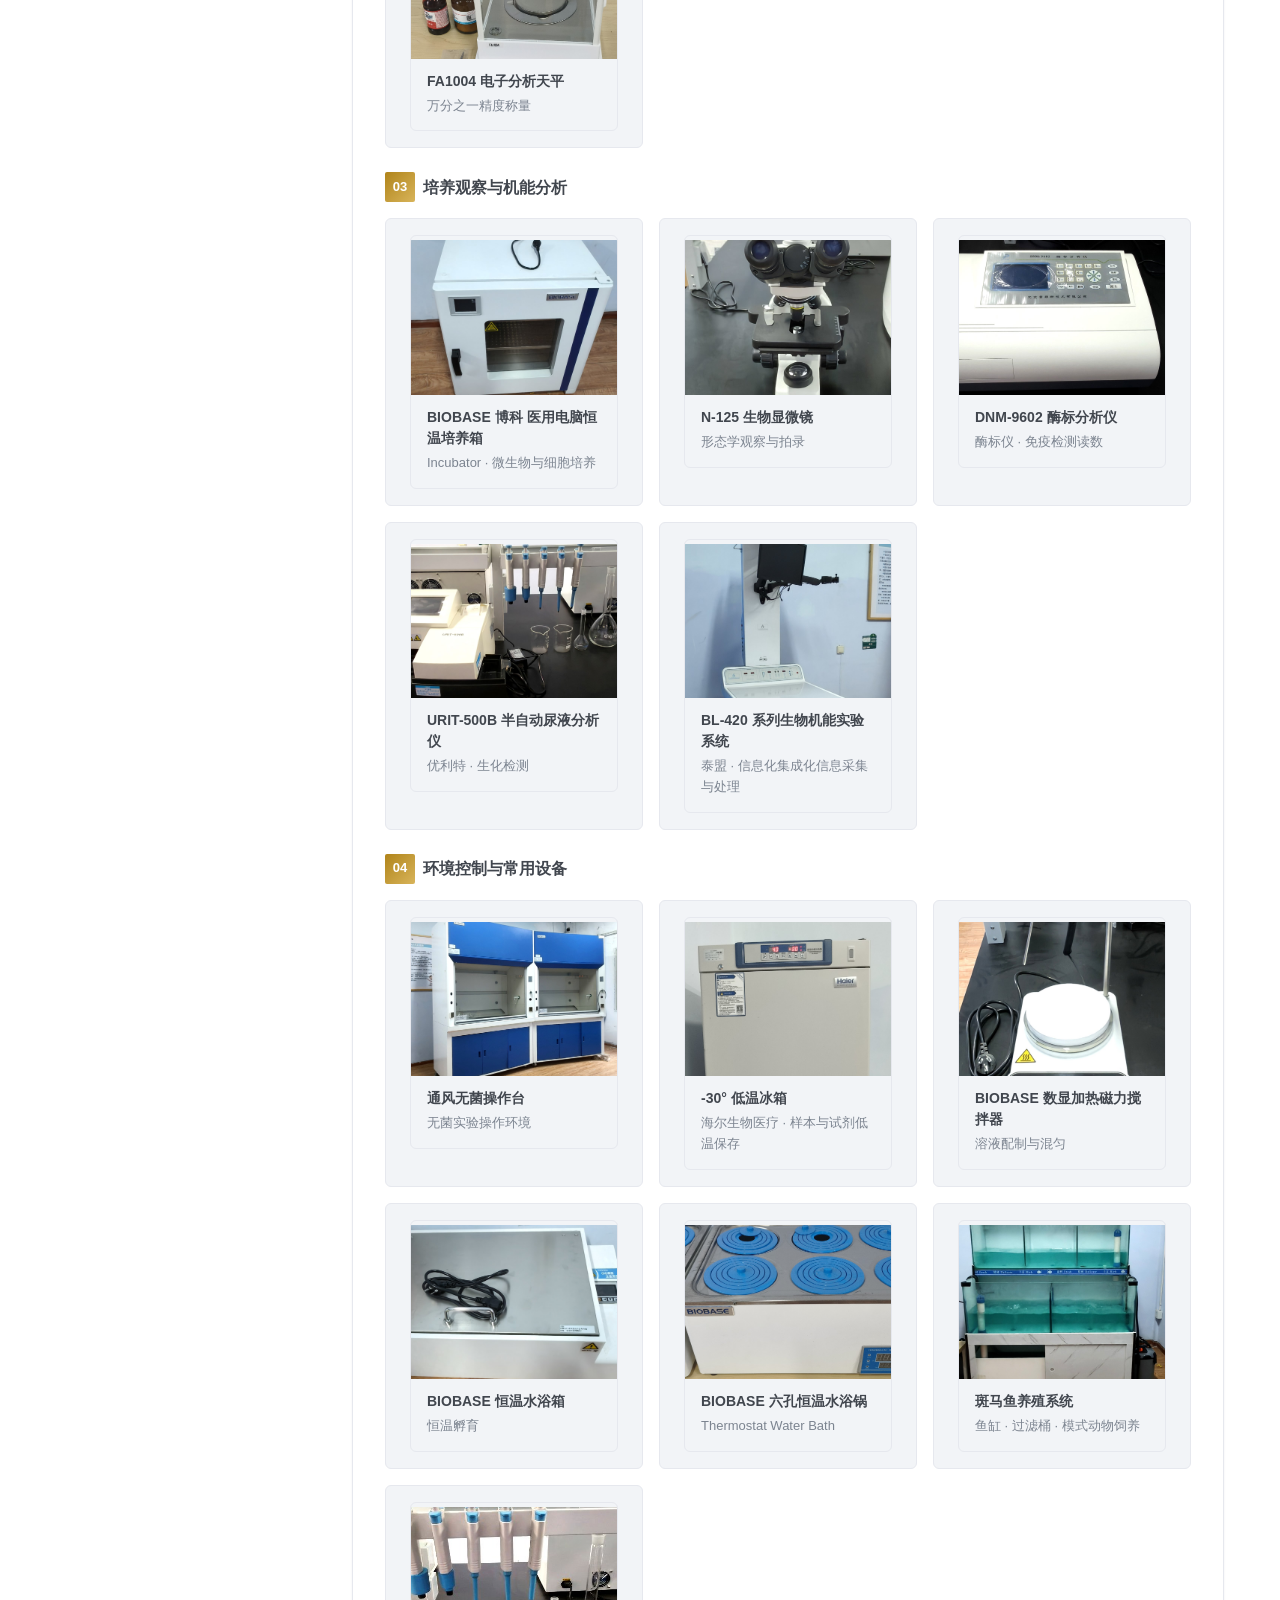
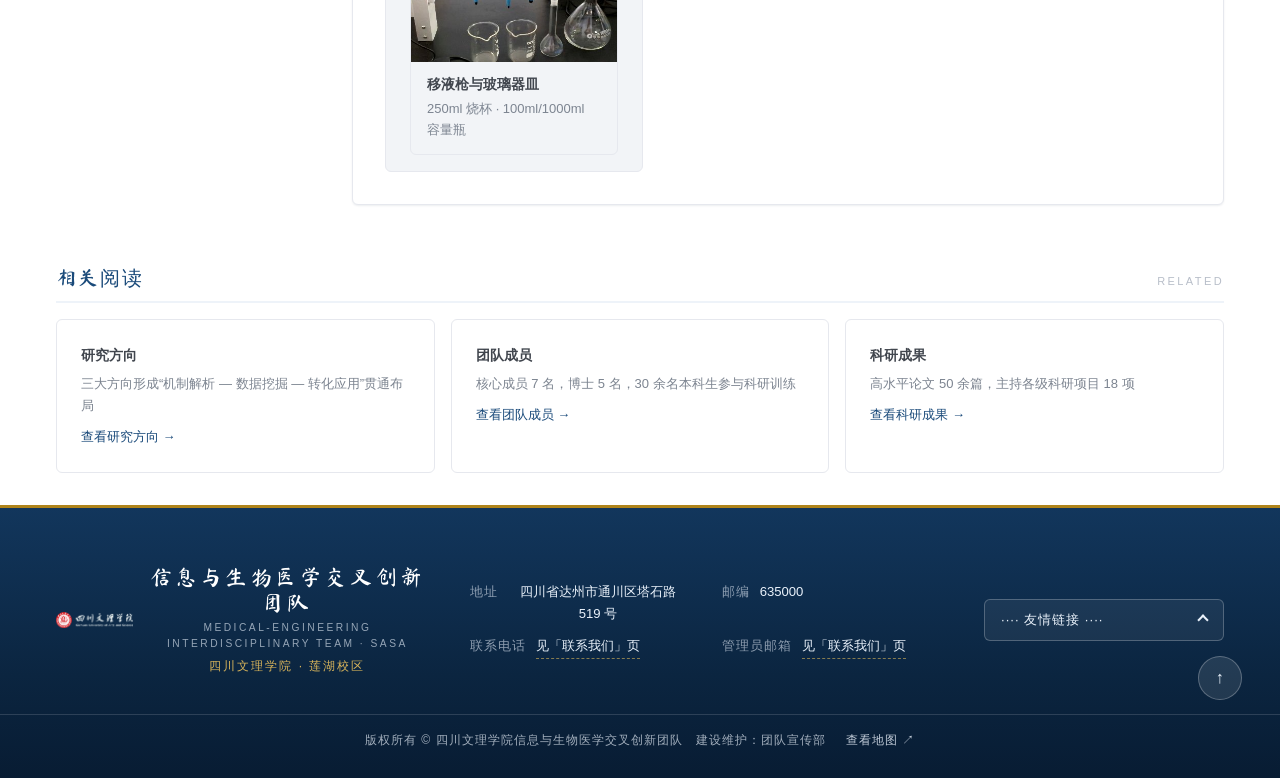
==== commit e4d9e2f2: "about: 19张设备卡全部配docx实拍图（图文对应校正）" ====
--- a/about.html
+++ b/about.html
@@ -7,8 +7,8 @@
   <meta name="description" content="四川文理学院信息与生物医学交叉创新团队团队概况，聚焦信息技术与生物医学交叉研究。" />
     <link rel="icon" type="image/png" href="assets/favicon.png" />
 
-  <link rel="stylesheet" href="styles/main.css?v=202610171800" />
-  <link rel="stylesheet" href="styles/animations.css?v=202610171800" />
+  <link rel="stylesheet" href="styles/main.css?v=202610171810" />
+  <link rel="stylesheet" href="styles/animations.css?v=202610171810" />
 </head>
 <body>
     <div class="progress-rail" id="progressRail" aria-hidden="true"><span></span></div>
@@ -247,43 +247,100 @@
           <div class="eq-group">
             <h3 class="eq-group-name"><span>01</span>分子检测与色谱分析</h3>
             <div class="eq-grid">
-              <div class="eq-card"><b>便携式实时荧光定量 PCR 仪</b><span>qPCR · 核酸定量与基因表达检测</span></div>
-              <div class="eq-card"><b>科诺美 Leaps 超高效液相色谱仪</b><span>UPLC · 紫外可见光检测器 / 自动进样器 / 高压输液泵</span></div>
-              <div class="eq-card"><b>BIOBASE 电泳电源</b><span>电泳仪电源 · 核酸与蛋白电泳</span></div>
+              <div class="eq-card"><figure class="eq-card has-img">
+                <span class="eq-thumb"><img src="assets/equipment/eq-qpcr.jpg" alt="便携式实时荧光定量PCR仪实拍——雅睿生物" loading="lazy" width="1100" height="825" /></span>
+                <figcaption><b>便携式实时荧光定量 PCR 仪</b><span>qPCR · 雅睿生物 · 核酸定量与基因表达检测</span></figcaption>
+              </figure></div>
+              <div class="eq-card"><figure class="eq-card has-img">
+                <span class="eq-thumb"><img src="assets/equipment/eq-uplc.jpg" alt="科诺美Leaps超高效液相色谱仪实拍" loading="lazy" width="1100" height="825" /></span>
+                <figcaption><b>科诺美 Leaps 超高效液相色谱仪</b><span>UPLC · 紫外可见光检测器 / 自动进样器 / 高压输液泵</span></figcaption>
+              </figure></div>
+              <div class="eq-card"><figure class="eq-card has-img">
+                <span class="eq-thumb"><img src="assets/equipment/eq-electrophoresis.jpg" alt="BIOBASE电泳电源实拍" loading="lazy" width="1100" height="825" /></span>
+                <figcaption><b>BIOBASE 电泳电源</b><span>电泳仪电源 · 核酸与蛋白电泳</span></figcaption>
+              </figure></div>
             </div>
           </div>
 
           <div class="eq-group">
             <h3 class="eq-group-name"><span>02</span>离心分离与精密称量</h3>
             <div class="eq-grid">
-              <div class="eq-card"><b>BKC-TL4M 医用离心机</b><span>常规样本分离</span></div>
-              <div class="eq-card"><b>TD-5Z 低速离心机</b><span>细胞与血清分离</span></div>
-              <div class="eq-card"><b>TGL-1650 高速冷冻离心机</b><span>低温高速分离</span></div>
-              <div class="eq-card"><b>FA1004 电子分析天平</b><span>万分之一精度称量</span></div>
+              <div class="eq-card"><figure class="eq-card has-img">
+                <span class="eq-thumb"><img src="assets/equipment/eq-bkc.jpg" alt="BKC-TL4M医用离心机实拍" loading="lazy" width="1100" height="825" /></span>
+                <figcaption><b>BKC-TL4M 医用离心机</b><span>常规样本分离</span></figcaption>
+              </figure></div>
+              <div class="eq-card"><figure class="eq-card has-img">
+                <span class="eq-thumb"><img src="assets/equipment/eq-td5z.jpg" alt="TD-5Z低速离心机实拍" loading="lazy" width="1100" height="825" /></span>
+                <figcaption><b>TD-5Z 低速离心机</b><span>细胞与血清分离</span></figcaption>
+              </figure></div>
+              <div class="eq-card"><figure class="eq-card has-img">
+                <span class="eq-thumb"><img src="assets/equipment/eq-tgl1650.jpg" alt="TGL-1650高速冷冻离心机实拍——蜀科" loading="lazy" width="1100" height="825" /></span>
+                <figcaption><b>TGL-1650 高速冷冻离心机</b><span>蜀科 · 低温高速分离</span></figcaption>
+              </figure></div>
+              <div class="eq-card"><figure class="eq-card has-img">
+                <span class="eq-thumb"><img src="assets/equipment/eq-balance.jpg" alt="FA1004电子分析天平实拍" loading="lazy" width="1100" height="825" /></span>
+                <figcaption><b>FA1004 电子分析天平</b><span>万分之一精度称量</span></figcaption>
+              </figure></div>
             </div>
           </div>
 
           <div class="eq-group">
             <h3 class="eq-group-name"><span>03</span>培养观察与机能分析</h3>
             <div class="eq-grid">
-              <div class="eq-card"><b>BIOBASE 博科 医用电脑恒温培养箱</b><span>Incubator · 微生物与细胞培养</span></div>
-              <div class="eq-card"><b>N-125 生物显微镜</b><span>形态学观察与拍录</span></div>
-              <div class="eq-card"><b>DNM-9602 酶标分析仪</b><span>酶标仪 · 免疫检测读数</span></div>
-              <div class="eq-card"><b>URIT-500B 半自动尿液分析仪</b><span>优利特 · 生化检测</span></div>
-              <div class="eq-card"><b>BL-420 系列生物机能实验系统</b><span>泰盟 · 信息化集成化信息采集与处理</span></div>
+              <div class="eq-card"><figure class="eq-card has-img">
+                <span class="eq-thumb"><img src="assets/equipment/eq-incubator.jpg" alt="BIOBASE博科医用电脑恒温培养箱实拍" loading="lazy" width="1100" height="825" /></span>
+                <figcaption><b>BIOBASE 博科 医用电脑恒温培养箱</b><span>Incubator · 微生物与细胞培养</span></figcaption>
+              </figure></div>
+              <div class="eq-card"><figure class="eq-card has-img">
+                <span class="eq-thumb"><img src="assets/equipment/eq-microscope.jpg" alt="N-125生物显微镜实拍" loading="lazy" width="1100" height="825" /></span>
+                <figcaption><b>N-125 生物显微镜</b><span>形态学观察与拍录</span></figcaption>
+              </figure></div>
+              <div class="eq-card"><figure class="eq-card has-img">
+                <span class="eq-thumb"><img src="assets/equipment/eq-elisa.jpg" alt="DNM-9602酶标分析仪实拍" loading="lazy" width="1100" height="825" /></span>
+                <figcaption><b>DNM-9602 酶标分析仪</b><span>酶标仪 · 免疫检测读数</span></figcaption>
+              </figure></div>
+              <div class="eq-card"><figure class="eq-card has-img">
+                <span class="eq-thumb"><img src="assets/equipment/eq-urine.jpg" alt="URIT-500B半自动尿液分析仪实拍——优利特" loading="lazy" width="1100" height="825" /></span>
+                <figcaption><b>URIT-500B 半自动尿液分析仪</b><span>优利特 · 生化检测</span></figcaption>
+              </figure></div>
+              <div class="eq-card"><figure class="eq-card has-img">
+                <span class="eq-thumb"><img src="assets/equipment/eq-bl420.jpg" alt="BL-420系列生物机能实验系统实拍——泰盟" loading="lazy" width="1100" height="825" /></span>
+                <figcaption><b>BL-420 系列生物机能实验系统</b><span>泰盟 · 信息化集成化信息采集与处理</span></figcaption>
+              </figure></div>
             </div>
           </div>
 
           <div class="eq-group">
             <h3 class="eq-group-name"><span>04</span>环境控制与常用设备</h3>
             <div class="eq-grid">
-              <div class="eq-card"><b>通风无菌操作台</b><span>无菌实验操作环境</span></div>
-              <div class="eq-card"><b>-30&deg; 低温冰箱</b><span>样本与试剂低温保存</span></div>
-              <div class="eq-card"><b>BIOBASE 数显加热磁力搅拌器</b><span>溶液配制与混匀</span></div>
-              <div class="eq-card"><b>BIOBASE 恒温水浴箱</b><span>恒温孵育</span></div>
-              <div class="eq-card"><b>BIOBASE 六孔恒温水浴锅</b><span>Thermostat Water Bath</span></div>
-              <div class="eq-card"><b>斑马鱼养殖系统</b><span>鱼缸 · 过滤桶 · 模式动物饲养</span></div>
-              <div class="eq-card"><b>移液枪与玻璃器皿</b><span>250ml 烧杯 · 100ml/1000ml 容量瓶</span></div>
+              <div class="eq-card"><figure class="eq-card has-img">
+                <span class="eq-thumb"><img src="assets/equipment/eq-bench.jpg" alt="通风无菌操作台实拍——BIOBASE" loading="lazy" width="1100" height="825" /></span>
+                <figcaption><b>通风无菌操作台</b><span>无菌实验操作环境</span></figcaption>
+              </figure></div>
+              <div class="eq-card"><figure class="eq-card has-img">
+                <span class="eq-thumb"><img src="assets/equipment/eq-fridge.jpg" alt="海尔医用冷藏冷冻箱实拍" loading="lazy" width="1100" height="825" /></span>
+                <figcaption><b>-30&deg; 低温冰箱</b><span>海尔生物医疗 · 样本与试剂低温保存</span></figcaption>
+              </figure></div>
+              <div class="eq-card"><figure class="eq-card has-img">
+                <span class="eq-thumb"><img src="assets/equipment/eq-stirrer.jpg" alt="BIOBASE数显加热磁力搅拌器实拍" loading="lazy" width="1100" height="825" /></span>
+                <figcaption><b>BIOBASE 数显加热磁力搅拌器</b><span>溶液配制与混匀</span></figcaption>
+              </figure></div>
+              <div class="eq-card"><figure class="eq-card has-img">
+                <span class="eq-thumb"><img src="assets/equipment/eq-waterbath.jpg" alt="BIOBASE恒温水浴箱实拍" loading="lazy" width="1100" height="825" /></span>
+                <figcaption><b>BIOBASE 恒温水浴箱</b><span>恒温孵育</span></figcaption>
+              </figure></div>
+              <div class="eq-card"><figure class="eq-card has-img">
+                <span class="eq-thumb"><img src="assets/equipment/eq-waterbath6.jpg" alt="BIOBASE六孔恒温水浴锅实拍" loading="lazy" width="1100" height="825" /></span>
+                <figcaption><b>BIOBASE 六孔恒温水浴锅</b><span>Thermostat Water Bath</span></figcaption>
+              </figure></div>
+              <div class="eq-card"><figure class="eq-card has-img">
+                <span class="eq-thumb"><img src="assets/equipment/eq-aquarium.jpg" alt="斑马鱼养殖鱼缸实拍" loading="lazy" width="1100" height="825" /></span>
+                <figcaption><b>斑马鱼养殖系统</b><span>鱼缸 · 过滤桶 · 模式动物饲养</span></figcaption>
+              </figure></div>
+              <div class="eq-card"><figure class="eq-card has-img">
+                <span class="eq-thumb"><img src="assets/equipment/eq-glassware.jpg" alt="移液枪与玻璃器皿实拍" loading="lazy" width="1100" height="825" /></span>
+                <figcaption><b>移液枪与玻璃器皿</b><span>250ml 烧杯 · 100ml/1000ml 容量瓶</span></figcaption>
+              </figure></div>
             </div>
           </div>
         </div>
@@ -347,7 +404,7 @@
     </button>
   </footer>
 
-  <script src="scripts/main.js?v=202610171800"></script>
-  <script src="scripts/animations.js?v=202610171800"></script>
+  <script src="scripts/main.js?v=202610171810"></script>
+  <script src="scripts/animations.js?v=202610171810"></script>
 </body>
 </html>
--- a/styles/main.css
+++ b/styles/main.css
@@ -7085,3 +7085,35 @@
   .eq-shot.is-wide img { aspect-ratio: 16 / 9; }
   .eq-summary { grid-template-columns: 1fr; gap: 8px; }
 }
+
+/* R31d: 设备卡实拍图 */
+.eq-card.has-img {
+  padding: 0;
+  overflow: hidden;
+  margin: 0;
+}
+.eq-card.has-img .eq-thumb {
+  display: block;
+  aspect-ratio: 4 / 3;
+  overflow: hidden;
+  background: #e8ecf4;
+}
+.eq-card.has-img .eq-thumb img {
+  display: block;
+  width: 100%;
+  height: 100%;
+  object-fit: cover;
+  transition: transform .6s cubic-bezier(.2, .7, .2, 1);
+}
+.eq-card.has-img:hover .eq-thumb img { transform: scale(1.06); }
+.eq-card.has-img figcaption {
+  display: block;
+  padding: 12px 16px 14px;
+}
+.eq-card.has-img figcaption b {
+  display: block;
+  margin: 0 0 4px;
+}
+.eq-card.has-img figcaption span {
+  display: block;
+}
